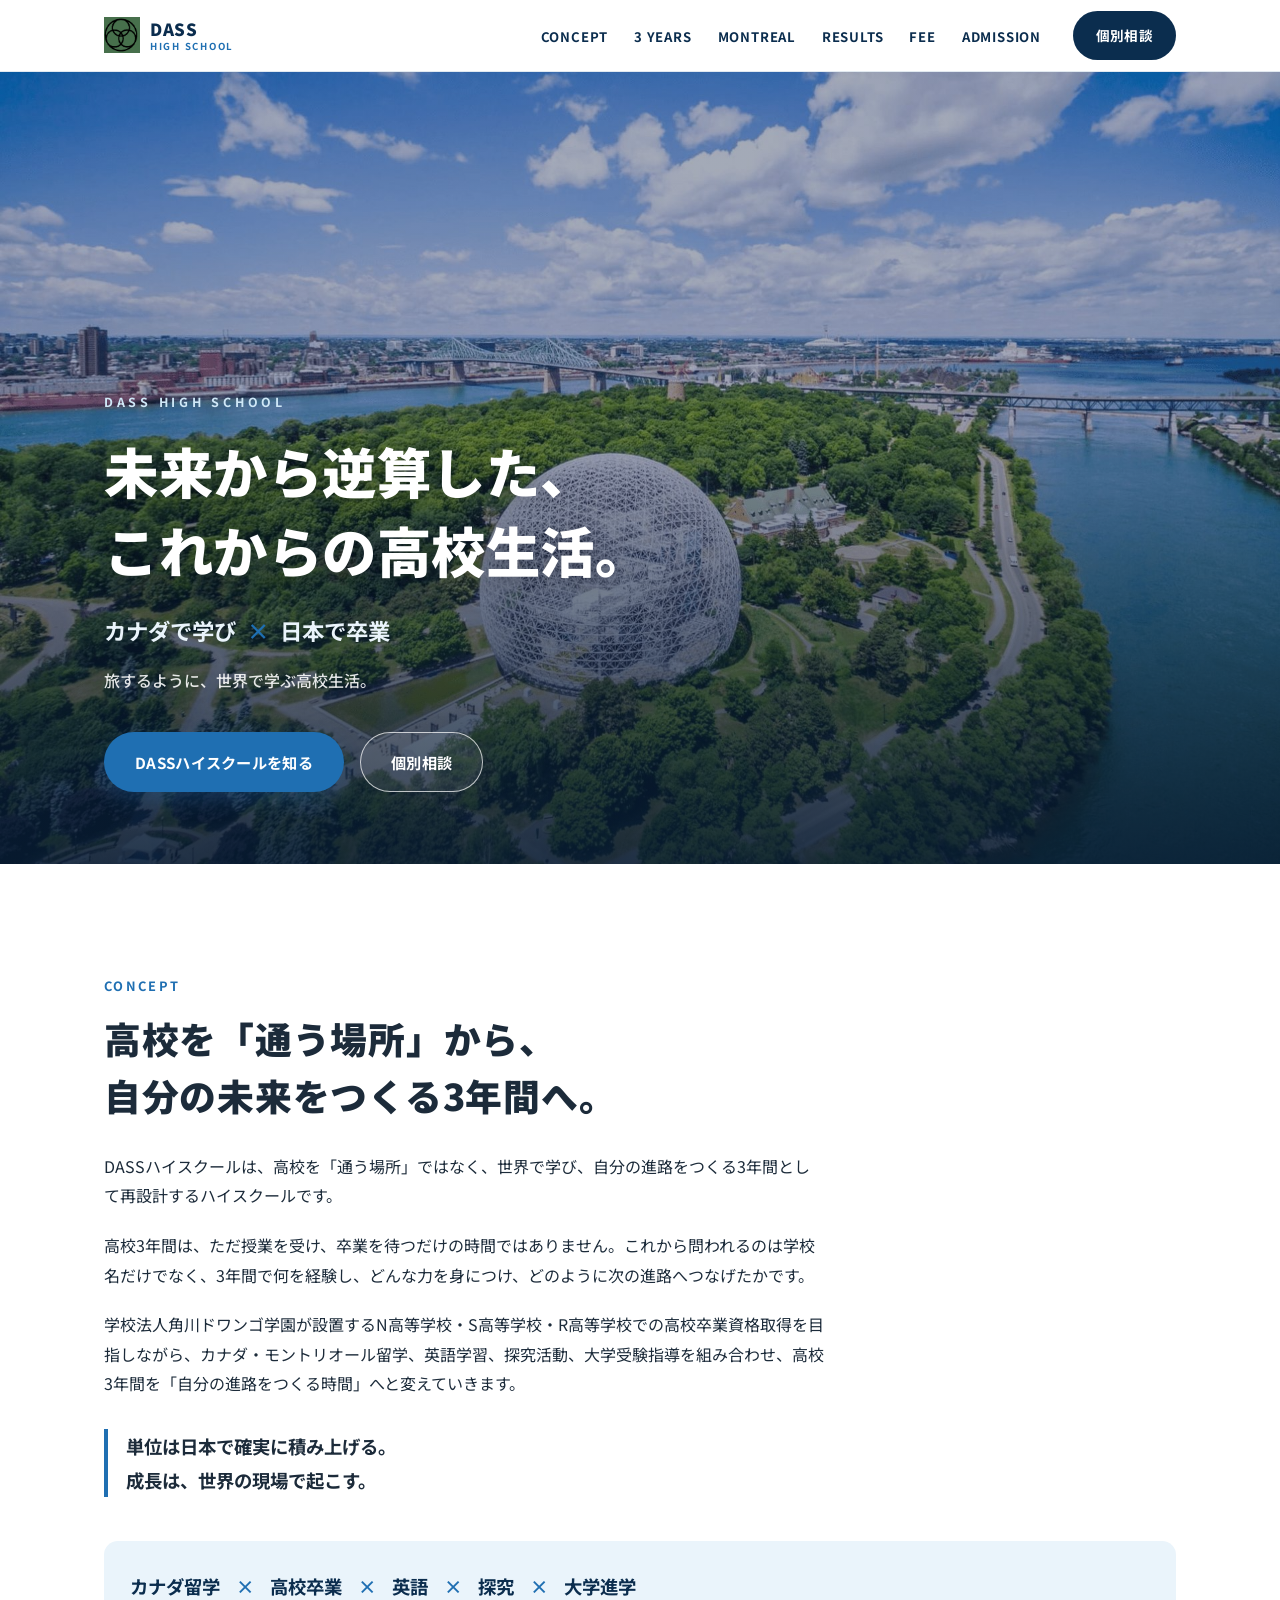
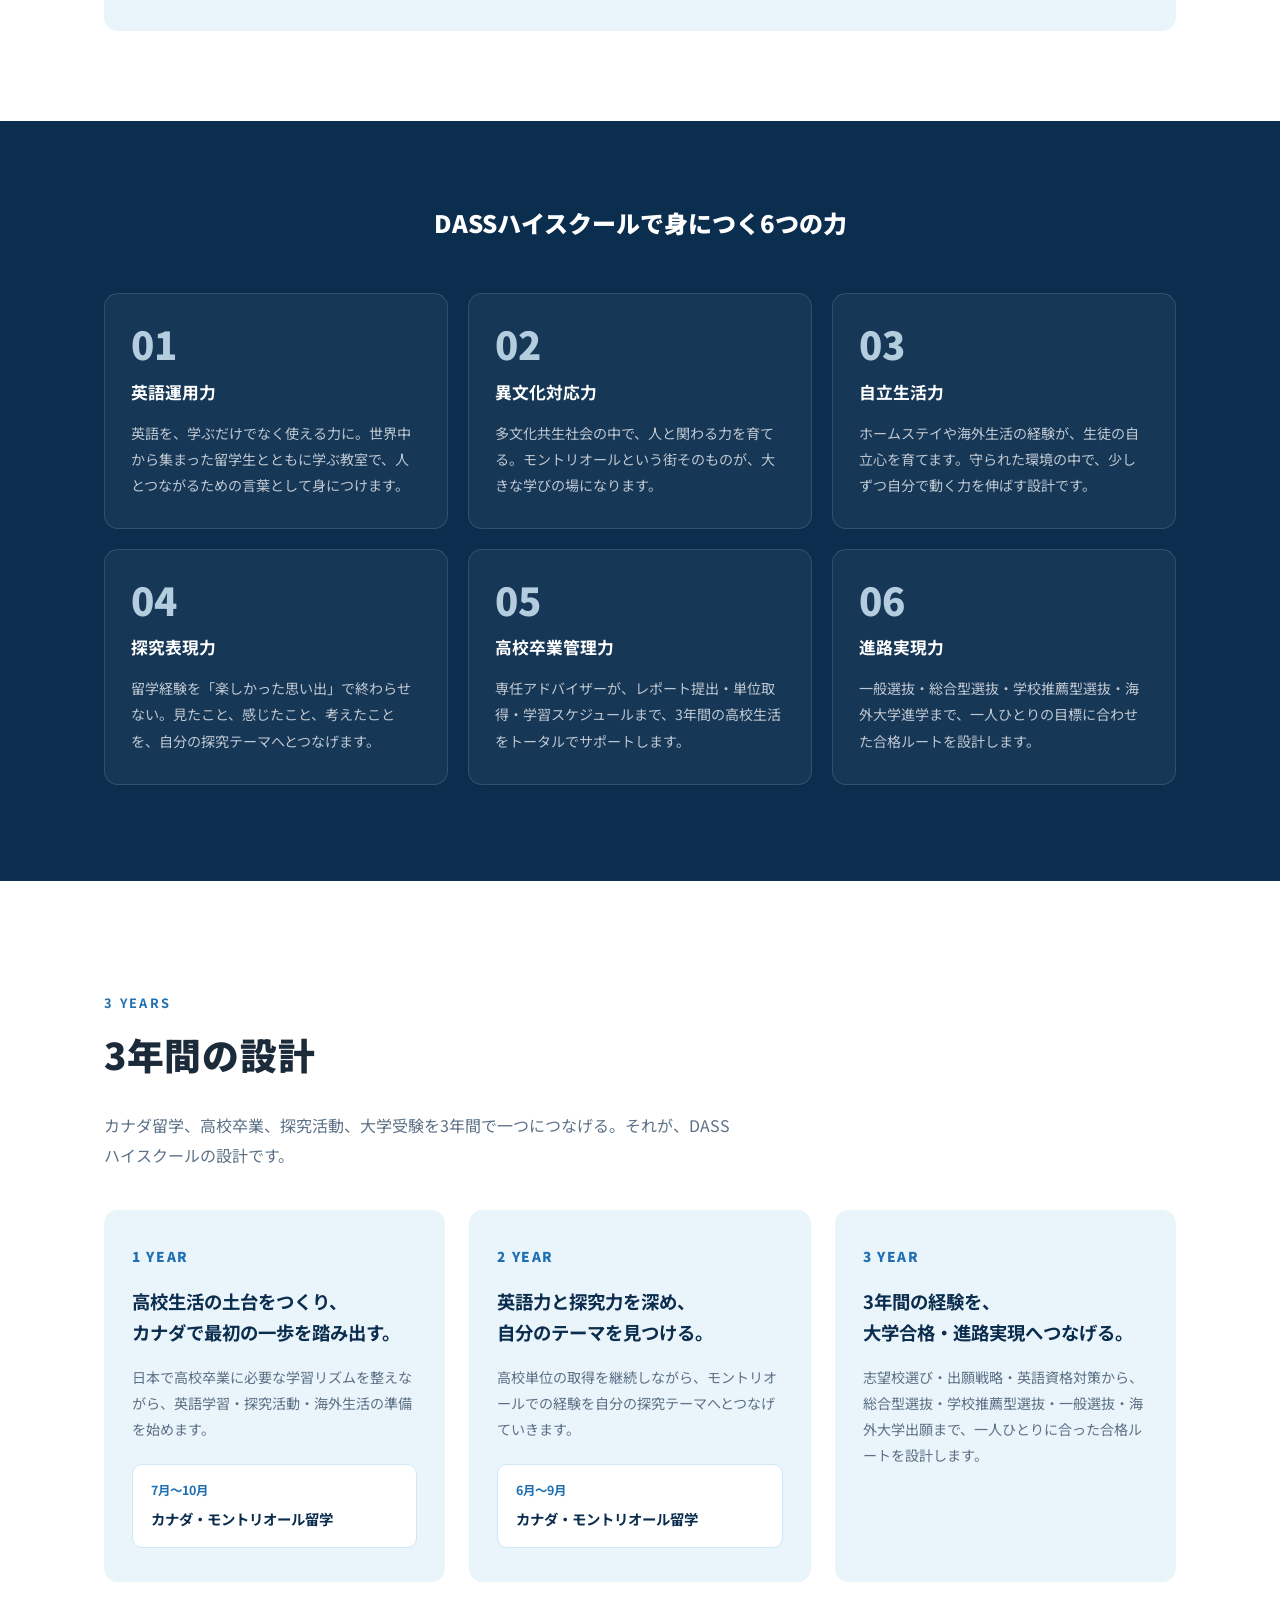
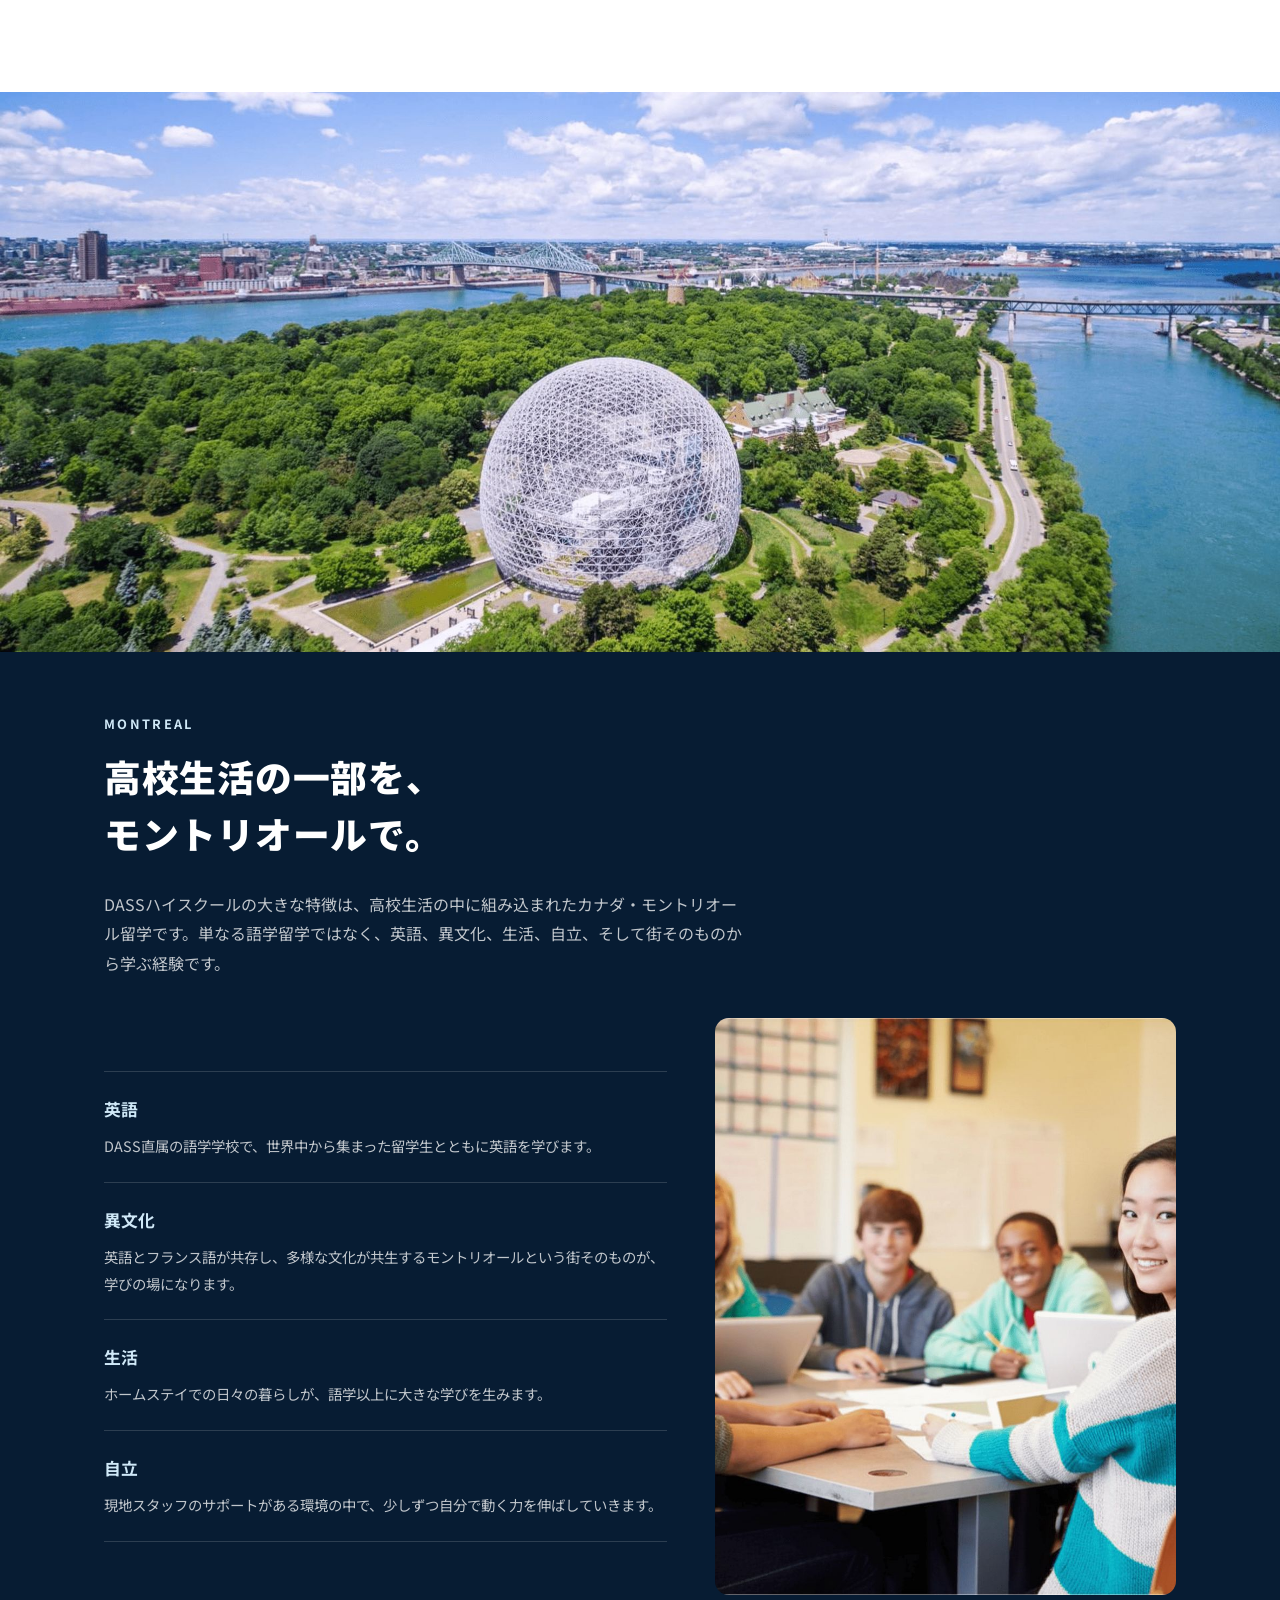
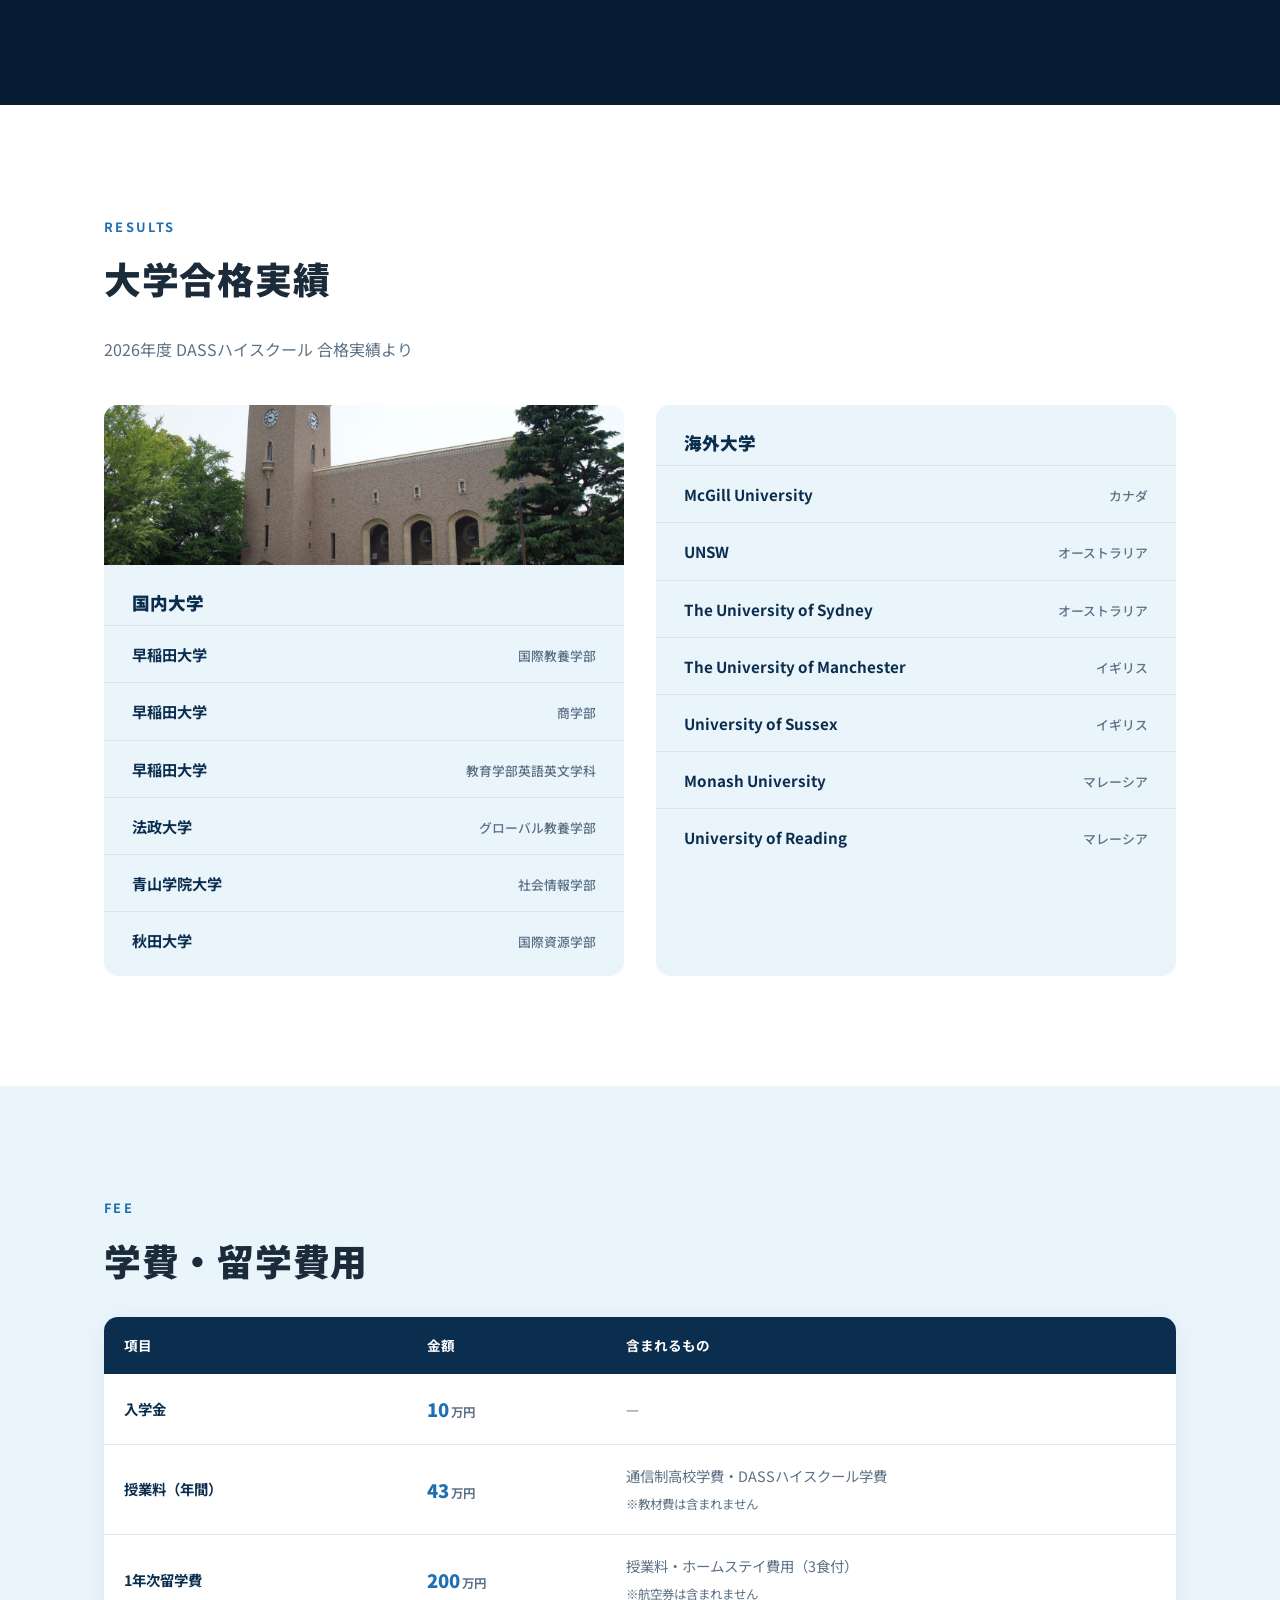
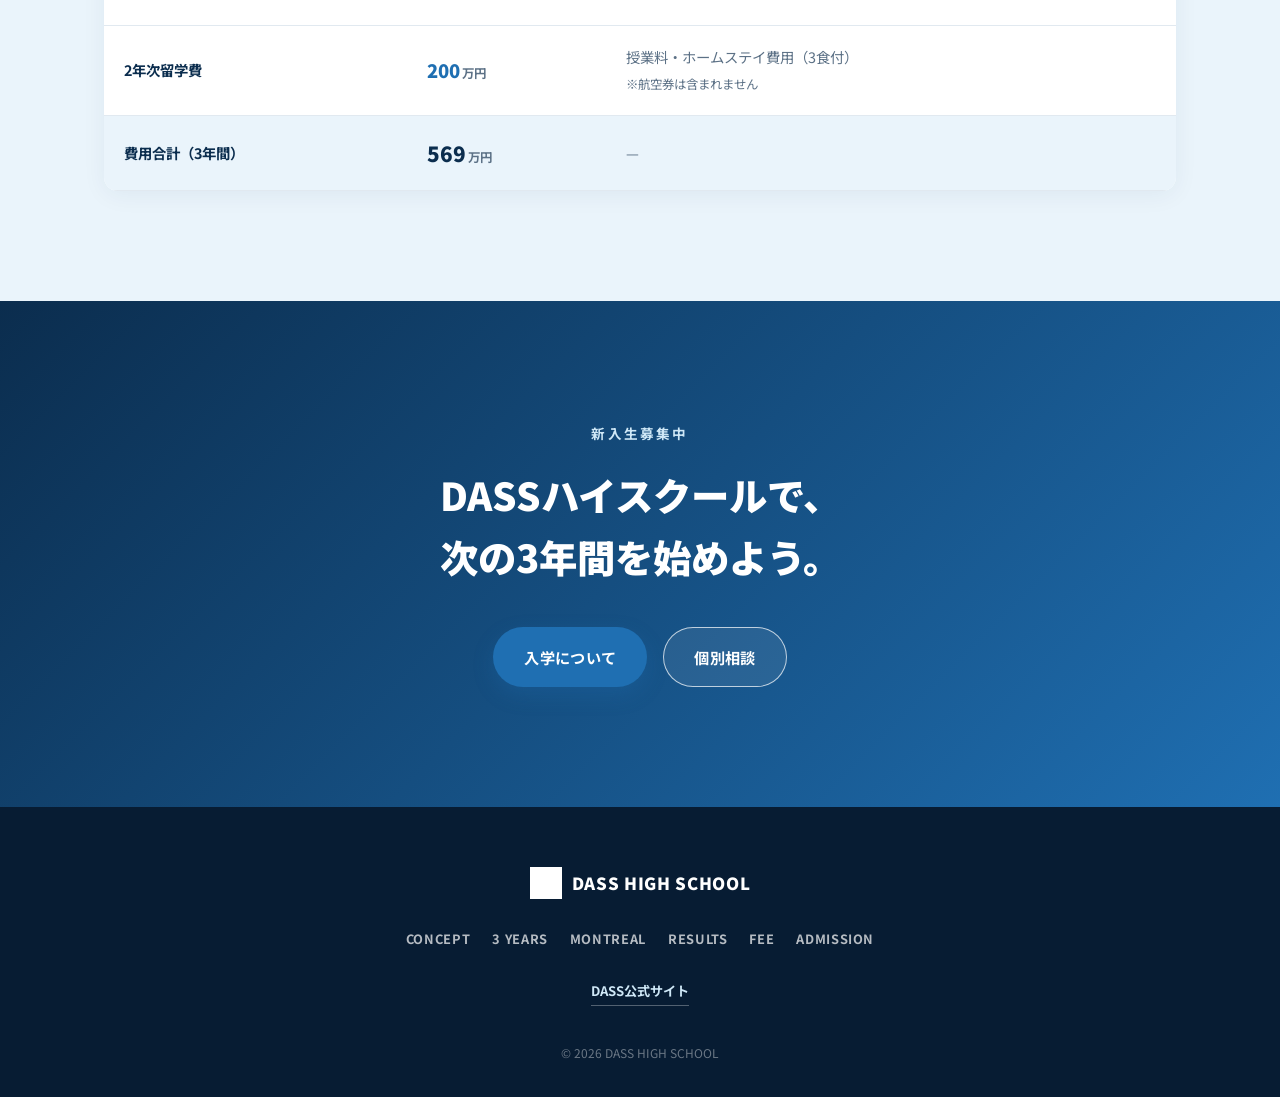
==== index.html @ e7fd2d79 "Initial DASS High School site" ====
<!DOCTYPE html>
<html lang="ja">
<head>
<meta charset="UTF-8">
<meta name="viewport" content="width=device-width, initial-scale=1.0">
<title>DASSハイスクール｜カナダで学び、日本で卒業</title>
<meta name="description" content="カナダ・モントリオール留学と日本の高校卒業、英語、探究、大学進学を一つにつなぐDASSハイスクール。">

<!-- Google Fonts: Noto Sans JP -->
<link rel="preconnect" href="https://fonts.googleapis.com">
<link rel="preconnect" href="https://fonts.gstatic.com" crossorigin>
<link href="https://fonts.googleapis.com/css2?family=Noto+Sans+JP:wght@400;500;700;900&display=swap" rel="stylesheet">

<link rel="icon" href="images/dass-mark.png" type="image/png">
<link rel="stylesheet" href="css/style.css">
</head>
<body>

<!-- ============ HEADER ============ -->
<header class="site-header" id="site-header">
  <div class="header-inner">
    <a href="#" class="logo" aria-label="DASS HIGH SCHOOL トップへ">
      <img src="images/dass-mark.png" alt="" class="logo-mark" width="36" height="36">
      <span class="logo-text">DASS<br><span class="logo-text-sub">HIGH SCHOOL</span></span>
    </a>

    <button class="nav-toggle" id="nav-toggle" aria-label="メニューを開く" aria-expanded="false" aria-controls="global-nav">
      <span></span><span></span><span></span>
    </button>

    <nav class="global-nav" id="global-nav">
      <ul>
        <li><a href="#concept" class="nav-link">CONCEPT</a></li>
        <li><a href="#three-years" class="nav-link">3 YEARS</a></li>
        <li><a href="#montreal" class="nav-link">MONTREAL</a></li>
        <li><a href="#results" class="nav-link">RESULTS</a></li>
        <li><a href="#fee" class="nav-link">FEE</a></li>
        <li><a href="#admission" class="nav-link">ADMISSION</a></li>
      </ul>
      <!-- TODO: 個別相談ページ(contact.html)公開後にリンク先を変更 -->
      <a href="#" class="btn btn-cta nav-cta">個別相談</a>
    </nav>
  </div>
</header>

<main>

  <!-- ============ HERO ============ -->
  <section class="hero">
    <div class="hero-media">
      <img src="images/hero-montreal.jpg" alt="カナダ・モントリオールの街と自然が一望できる風景" class="hero-img">
      <div class="hero-overlay"></div>
    </div>
    <div class="hero-content">
      <p class="hero-eyebrow">DASS HIGH SCHOOL</p>
      <h1 class="hero-title">未来から逆算した、<br>これからの高校生活。</h1>
      <p class="hero-formula">カナダで学び <span class="cross">×</span> 日本で卒業</p>
      <p class="hero-tagline">旅するように、<br class="sp-only">世界で学ぶ高校生活。</p>
      <div class="hero-buttons">
        <a href="#concept" class="btn btn-primary">DASSハイスクールを知る</a>
        <!-- TODO: 個別相談ページ(contact.html)公開後にリンク先を変更 -->
        <a href="#" class="btn btn-outline-light">個別相談</a>
      </div>
    </div>
  </section>

  <!-- ============ CONCEPT ============ -->
  <section class="concept" id="concept">
    <div class="container">
      <p class="section-eyebrow">CONCEPT</p>
      <h2 class="section-title">高校を「通う場所」から、<br>自分の未来をつくる3年間へ。</h2>

      <div class="concept-text reveal">
        <p>DASSハイスクールは、高校を「通う場所」ではなく、世界で学び、自分の進路をつくる3年間として再設計するハイスクールです。</p>
        <p>高校3年間は、ただ授業を受け、卒業を待つだけの時間ではありません。これから問われるのは学校名だけでなく、3年間で何を経験し、どんな力を身につけ、どのように次の進路へつなげたかです。</p>
        <p>学校法人角川ドワンゴ学園が設置するN高等学校・S高等学校・R高等学校での高校卒業資格取得を目指しながら、カナダ・モントリオール留学、英語学習、探究活動、大学受験指導を組み合わせ、高校3年間を「自分の進路をつくる時間」へと変えていきます。</p>
        <p class="concept-highlight">単位は日本で確実に積み上げる。<br>成長は、世界の現場で起こす。</p>
      </div>

      <div class="concept-formula reveal" aria-label="カナダ留学、高校卒業、英語、探究、大学進学">
        <span>カナダ留学</span>
        <span class="cross">×</span>
        <span>高校卒業</span>
        <span class="cross">×</span>
        <span>英語</span>
        <span class="cross">×</span>
        <span>探究</span>
        <span class="cross">×</span>
        <span>大学進学</span>
      </div>
    </div>

    <!-- 身につく6つの力 -->
    <div class="abilities" id="abilities">
      <div class="container">
        <h3 class="abilities-title">DASSハイスクールで身につく6つの力</h3>
        <ul class="ability-grid">
          <li class="ability-card reveal">
            <span class="ability-num">01</span>
            <h4 class="ability-name">英語運用力</h4>
            <p class="ability-desc">英語を、学ぶだけでなく使える力に。世界中から集まった留学生とともに学ぶ教室で、人とつながるための言葉として身につけます。</p>
          </li>
          <li class="ability-card reveal">
            <span class="ability-num">02</span>
            <h4 class="ability-name">異文化対応力</h4>
            <p class="ability-desc">多文化共生社会の中で、人と関わる力を育てる。モントリオールという街そのものが、大きな学びの場になります。</p>
          </li>
          <li class="ability-card reveal">
            <span class="ability-num">03</span>
            <h4 class="ability-name">自立生活力</h4>
            <p class="ability-desc">ホームステイや海外生活の経験が、生徒の自立心を育てます。守られた環境の中で、少しずつ自分で動く力を伸ばす設計です。</p>
          </li>
          <li class="ability-card reveal">
            <span class="ability-num">04</span>
            <h4 class="ability-name">探究表現力</h4>
            <p class="ability-desc">留学経験を「楽しかった思い出」で終わらせない。見たこと、感じたこと、考えたことを、自分の探究テーマへとつなげます。</p>
          </li>
          <li class="ability-card reveal">
            <span class="ability-num">05</span>
            <h4 class="ability-name">高校卒業管理力</h4>
            <p class="ability-desc">専任アドバイザーが、レポート提出・単位取得・学習スケジュールまで、3年間の高校生活をトータルでサポートします。</p>
          </li>
          <li class="ability-card reveal">
            <span class="ability-num">06</span>
            <h4 class="ability-name">進路実現力</h4>
            <p class="ability-desc">一般選抜・総合型選抜・学校推薦型選抜・海外大学進学まで、一人ひとりの目標に合わせた合格ルートを設計します。</p>
          </li>
        </ul>
      </div>
    </div>
  </section>

  <!-- ============ 3年間の設計 ============ -->
  <section class="three-years" id="three-years">
    <div class="container">
      <p class="section-eyebrow">3 YEARS</p>
      <h2 class="section-title">3年間の設計</h2>
      <p class="section-lead reveal">カナダ留学、高校卒業、探究活動、大学受験を3年間で一つにつなげる。それが、DASSハイスクールの設計です。</p>

      <div class="years-row">
        <article class="year-card reveal">
          <p class="year-label">1 YEAR</p>
          <p class="year-copy">高校生活の土台をつくり、<br>カナダで最初の一歩を踏み出す。</p>
          <p class="year-detail">日本で高校卒業に必要な学習リズムを整えながら、英語学習・探究活動・海外生活の準備を始めます。</p>
          <div class="year-trip">
            <span class="year-trip-term">7月〜10月</span>
            <span class="year-trip-place">カナダ・モントリオール留学</span>
          </div>
        </article>

        <article class="year-card reveal">
          <p class="year-label">2 YEAR</p>
          <p class="year-copy">英語力と探究力を深め、<br>自分のテーマを見つける。</p>
          <p class="year-detail">高校単位の取得を継続しながら、モントリオールでの経験を自分の探究テーマへとつなげていきます。</p>
          <div class="year-trip">
            <span class="year-trip-term">6月〜9月</span>
            <span class="year-trip-place">カナダ・モントリオール留学</span>
          </div>
        </article>

        <article class="year-card reveal">
          <p class="year-label">3 YEAR</p>
          <p class="year-copy">3年間の経験を、<br>大学合格・進路実現へつなげる。</p>
          <p class="year-detail">志望校選び・出願戦略・英語資格対策から、総合型選抜・学校推薦型選抜・一般選抜・海外大学出願まで、一人ひとりに合った合格ルートを設計します。</p>
        </article>
      </div>
    </div>
  </section>

  <!-- ============ MONTREAL ============ -->
  <section class="montreal" id="montreal">
    <div class="montreal-media reveal">
      <img src="images/hero-montreal.jpg" alt="モントリオールのビオスフィアと川沿いの街並み" class="montreal-img-main">
    </div>
    <div class="container">
      <p class="section-eyebrow section-eyebrow-light">MONTREAL</p>
      <h2 class="section-title">高校生活の一部を、<br>モントリオールで。</h2>
      <p class="section-lead reveal">DASSハイスクールの大きな特徴は、高校生活の中に組み込まれたカナダ・モントリオール留学です。単なる語学留学ではなく、英語、異文化、生活、自立、そして街そのものから学ぶ経験です。</p>

      <div class="montreal-grid">
        <ul class="montreal-points reveal">
          <li>
            <h3>英語</h3>
            <p>DASS直属の語学学校で、世界中から集まった留学生とともに英語を学びます。</p>
          </li>
          <li>
            <h3>異文化</h3>
            <p>英語とフランス語が共存し、多様な文化が共生するモントリオールという街そのものが、学びの場になります。</p>
          </li>
          <li>
            <h3>生活</h3>
            <p>ホームステイでの日々の暮らしが、語学以上に大きな学びを生みます。</p>
          </li>
          <li>
            <h3>自立</h3>
            <p>現地スタッフのサポートがある環境の中で、少しずつ自分で動く力を伸ばしていきます。</p>
          </li>
        </ul>

        <div class="montreal-photo reveal">
          <img src="images/montreal-students.jpg" alt="世界各国から集まった生徒たちが一緒に学ぶ教室の様子" class="montreal-img-sub">
        </div>
      </div>
    </div>
  </section>

  <!-- ============ RESULTS ============ -->
  <section class="results" id="results">
    <div class="container">
      <p class="section-eyebrow">RESULTS</p>
      <h2 class="section-title">大学合格実績</h2>
      <p class="section-lead reveal">2026年度 DASSハイスクール 合格実績より</p>

      <div class="results-grid">
        <div class="results-col reveal">
          <div class="results-col-head">
            <img src="images/results-university.jpg" alt="国内大学のキャンパスにある時計塔のある校舎" class="results-img">
            <h3>国内大学</h3>
          </div>
          <ul class="results-list">
            <li>早稲田大学 <span>国際教養学部</span></li>
            <li>早稲田大学 <span>商学部</span></li>
            <li>早稲田大学 <span>教育学部英語英文学科</span></li>
            <li>法政大学 <span>グローバル教養学部</span></li>
            <li>青山学院大学 <span>社会情報学部</span></li>
            <li>秋田大学 <span>国際資源学部</span></li>
          </ul>
        </div>

        <div class="results-col reveal">
          <div class="results-col-head">
            <h3>海外大学</h3>
          </div>
          <ul class="results-list results-list-global">
            <li>McGill University <span>カナダ</span></li>
            <li>UNSW <span>オーストラリア</span></li>
            <li>The University of Sydney <span>オーストラリア</span></li>
            <li>The University of Manchester <span>イギリス</span></li>
            <li>University of Sussex <span>イギリス</span></li>
            <li>Monash University <span>マレーシア</span></li>
            <li>University of Reading <span>マレーシア</span></li>
          </ul>
        </div>
      </div>
    </div>
  </section>

  <!-- ============ FEE ============ -->
  <section class="fee" id="fee">
    <div class="container">
      <p class="section-eyebrow">FEE</p>
      <h2 class="section-title">学費・留学費用</h2>

      <div class="fee-table-wrap reveal">
        <table class="fee-table">
          <caption class="sr-only">DASSハイスクールの学費・留学費用一覧</caption>
          <thead>
            <tr>
              <th scope="col">項目</th>
              <th scope="col">金額</th>
              <th scope="col">含まれるもの</th>
            </tr>
          </thead>
          <tbody>
            <tr>
              <th scope="row" data-label="項目">入学金</th>
              <td data-label="金額"><span class="fee-amount">10<small>万円</small></span></td>
              <td data-label="含まれるもの">—</td>
            </tr>
            <tr>
              <th scope="row" data-label="項目">授業料（年間）</th>
              <td data-label="金額"><span class="fee-amount">43<small>万円</small></span></td>
              <td data-label="含まれるもの">通信制高校学費・DASSハイスクール学費<br><small>※教材費は含まれません</small></td>
            </tr>
            <tr>
              <th scope="row" data-label="項目">1年次留学費</th>
              <td data-label="金額"><span class="fee-amount">200<small>万円</small></span></td>
              <td data-label="含まれるもの">授業料・ホームステイ費用（3食付）<br><small>※航空券は含まれません</small></td>
            </tr>
            <tr>
              <th scope="row" data-label="項目">2年次留学費</th>
              <td data-label="金額"><span class="fee-amount">200<small>万円</small></span></td>
              <td data-label="含まれるもの">授業料・ホームステイ費用（3食付）<br><small>※航空券は含まれません</small></td>
            </tr>
            <tr class="fee-total">
              <th scope="row" data-label="項目">費用合計（3年間）</th>
              <td data-label="金額"><span class="fee-amount">569<small>万円</small></span></td>
              <td data-label="含まれるもの">—</td>
            </tr>
          </tbody>
        </table>
      </div>
    </div>
  </section>

  <!-- ============ ADMISSION CTA ============ -->
  <section class="admission-cta" id="admission">
    <div class="container">
      <p class="admission-eyebrow">新入生募集中</p>
      <h2 class="admission-title">DASSハイスクールで、<br>次の3年間を始めよう。</h2>
      <div class="hero-buttons">
        <!-- TODO: 入学案内ページ(admission.html)公開後にリンク先を変更 -->
        <a href="#" class="btn btn-primary">入学について</a>
        <!-- TODO: 個別相談ページ(contact.html)公開後にリンク先を変更 -->
        <a href="#" class="btn btn-outline-light">個別相談</a>
      </div>
    </div>
  </section>

</main>

<!-- ============ FOOTER ============ -->
<footer class="site-footer">
  <div class="container footer-inner">
    <a href="#" class="footer-logo">
      <img src="images/dass-mark-white.png" alt="" class="logo-mark" width="32" height="32">
      <span>DASS HIGH SCHOOL</span>
    </a>

    <nav class="footer-nav" aria-label="フッターナビゲーション">
      <a href="#concept">CONCEPT</a>
      <a href="#three-years">3 YEARS</a>
      <a href="#montreal">MONTREAL</a>
      <a href="#results">RESULTS</a>
      <a href="#fee">FEE</a>
      <a href="#admission">ADMISSION</a>
    </nav>

    <!-- 将来的に dass.jp はDASS全体のランディングページになる予定 -->
    <a href="https://dass.jp/" class="footer-official" target="_blank" rel="noopener">DASS公式サイト</a>

    <p class="footer-copyright">&copy; <span id="year"></span> DASS HIGH SCHOOL</p>
  </div>
</footer>

<script src="js/main.js"></script>
</body>
</html>
---- css/style.css ----
/* =========================================================
   DASS HIGH SCHOOL - style.css
   HTML / CSS / Vanilla JS のみで構成された静的サイト用CSS
   ========================================================= */

:root {
  /* ---- Colors ---- */
  --white: #ffffff;
  --sky: #eaf4fb;       /* 薄い水色 */
  --sky-deep: #cfe8f7;  /* 水色（少し濃い） */
  --blue: #1f6fb2;      /* ブルー */
  --blue-dark: #14568f; /* ブルー(hover用) */
  --navy: #0b2d4e;      /* 濃いネイビー */
  --navy-deep: #071c33; /* さらに濃いネイビー(背景用) */
  --ink: #1c2b3a;       /* 本文テキスト */
  --muted: #5c7186;     /* 補助テキスト */
  --line: #e1e9f0;      /* 罫線・境界 */

  /* ---- Layout ---- */
  --header-h: 72px;
  --container-w: 1120px;
  --radius: 14px;

  /* ---- Font ---- */
  --font-jp: "Noto Sans JP", "Hiragino Sans", "Hiragino Kaku Gothic ProN", "Yu Gothic", sans-serif;
}

/* ---------- Reset ---------- */
* { box-sizing: border-box; }
html { scroll-behavior: smooth; }
body {
  margin: 0;
  font-family: var(--font-jp);
  color: var(--ink);
  background: var(--white);
  line-height: 1.85;
  -webkit-font-smoothing: antialiased;
  word-break: break-word;
  overflow-x: hidden;
}
img { max-width: 100%; display: block; }
a { color: inherit; text-decoration: none; }
ul { list-style: none; margin: 0; padding: 0; }
h1, h2, h3, h4, p { margin: 0; }
button { font-family: inherit; }

/* すべてのアンカー先セクションが sticky header に隠れないための余白 */
section[id] { scroll-margin-top: var(--header-h); }

.sr-only {
  position: absolute;
  width: 1px; height: 1px;
  overflow: hidden;
  clip: rect(0 0 0 0);
  white-space: nowrap;
}

.sp-only { display: none; }

.container {
  max-width: var(--container-w);
  margin: 0 auto;
  padding: 0 24px;
}

/* ---------- Buttons ---------- */
.btn {
  display: inline-flex;
  align-items: center;
  justify-content: center;
  padding: 15px 30px;
  border-radius: 999px;
  font-weight: 700;
  font-size: 0.95rem;
  letter-spacing: 0.02em;
  transition: transform 0.15s ease, background 0.2s ease, color 0.2s ease, box-shadow 0.2s ease;
  border: 1.5px solid transparent;
  cursor: pointer;
  white-space: nowrap;
}
.btn:hover { transform: translateY(-2px); }
.btn:active { transform: translateY(0); }

.btn-primary {
  background: var(--blue);
  color: var(--white);
  box-shadow: 0 8px 20px rgba(31, 111, 178, 0.25);
}
.btn-primary:hover { background: var(--blue-dark); }

.btn-outline-light {
  background: rgba(255, 255, 255, 0.08);
  color: var(--white);
  border-color: rgba(255, 255, 255, 0.7);
}
.btn-outline-light:hover { background: rgba(255, 255, 255, 0.2); }

.btn-cta {
  background: var(--navy);
  color: var(--white);
  padding: 11px 22px;
  font-size: 0.85rem;
}
.btn-cta:hover { background: var(--blue); }

/* ---------- Section heading common ---------- */
.section-eyebrow {
  font-size: 0.8rem;
  font-weight: 700;
  letter-spacing: 0.18em;
  color: var(--blue);
  margin-bottom: 12px;
}
.section-eyebrow-light { color: var(--sky-deep); }

.section-title {
  font-size: clamp(1.6rem, 3.2vw, 2.3rem);
  font-weight: 900;
  line-height: 1.55;
  letter-spacing: 0.02em;
  margin-bottom: 28px;
}

.section-lead {
  font-size: 1rem;
  color: var(--muted);
  max-width: 640px;
  margin-bottom: 40px;
}

.cross {
  color: var(--blue);
  font-weight: 700;
  margin: 0 6px;
}

/* ---------- Reveal animation (JS toggles .in-view) ---------- */
.reveal {
  opacity: 0;
  transform: translateY(18px);
  transition: opacity 0.7s ease, transform 0.7s ease;
}
.reveal.in-view {
  opacity: 1;
  transform: translateY(0);
}
@media (prefers-reduced-motion: reduce) {
  .reveal { opacity: 1; transform: none; transition: none; }
}

/* =========================================================
   HEADER
   ========================================================= */
.site-header {
  position: sticky;
  top: 0;
  z-index: 100;
  height: var(--header-h);
  display: flex;
  align-items: center;
  background: var(--white);
  border-bottom: 1px solid var(--line);
}
/* 備考: backdrop-filter は position:fixed の子要素(モバイルメニュー)の
   containing block を書き換えてしまうため、あえて使用しない */
.header-inner {
  width: 100%;
  max-width: var(--container-w);
  margin: 0 auto;
  padding: 0 24px;
  display: flex;
  align-items: center;
  justify-content: space-between;
}

.logo {
  display: flex;
  align-items: center;
  gap: 10px;
}
.logo-mark { flex-shrink: 0; }
.logo-text {
  font-weight: 900;
  font-size: 1.05rem;
  line-height: 1.25;
  color: var(--navy);
  letter-spacing: 0.03em;
}
.logo-text-sub {
  display: block;
  font-size: 0.6rem;
  font-weight: 700;
  letter-spacing: 0.18em;
  color: var(--blue);
}

.global-nav {
  display: flex;
  align-items: center;
  gap: 32px;
}
.global-nav ul {
  display: flex;
  gap: 26px;
}
.nav-link {
  font-size: 0.82rem;
  font-weight: 700;
  letter-spacing: 0.06em;
  color: var(--navy);
  position: relative;
  padding: 6px 0;
}
.nav-link::after {
  content: "";
  position: absolute;
  left: 0; bottom: 0;
  width: 0; height: 2px;
  background: var(--blue);
  transition: width 0.2s ease;
}
.nav-link:hover::after { width: 100%; }

.nav-toggle {
  display: none;
  flex-direction: column;
  justify-content: center;
  gap: 5px;
  width: 40px;
  height: 40px;
  background: none;
  border: none;
  padding: 0;
}
.nav-toggle span {
  width: 100%;
  height: 2px;
  background: var(--navy);
  transition: transform 0.25s ease, opacity 0.25s ease;
}
.nav-toggle[aria-expanded="true"] span:nth-child(1) { transform: translateY(7px) rotate(45deg); }
.nav-toggle[aria-expanded="true"] span:nth-child(2) { opacity: 0; }
.nav-toggle[aria-expanded="true"] span:nth-child(3) { transform: translateY(-7px) rotate(-45deg); }

/* =========================================================
   HERO
   ========================================================= */
.hero {
  position: relative;
  min-height: 88vh;
  display: flex;
  align-items: flex-end;
  color: var(--white);
  overflow: hidden;
}
.hero-media {
  position: absolute;
  inset: 0;
  z-index: 0;
}
.hero-img {
  width: 100%;
  height: 100%;
  object-fit: cover;
}
.hero-overlay {
  position: absolute;
  inset: 0;
  background: linear-gradient(180deg, rgba(7, 28, 51, 0.35) 0%, rgba(7, 28, 51, 0.35) 45%, rgba(7, 28, 51, 0.88) 100%);
}
.hero-content {
  position: relative;
  z-index: 1;
  width: 100%;
  max-width: var(--container-w);
  margin: 0 auto;
  padding: 0 24px 72px;
}
.hero-eyebrow {
  font-size: 0.78rem;
  font-weight: 700;
  letter-spacing: 0.3em;
  color: var(--sky-deep);
  margin-bottom: 18px;
}
.hero-title {
  font-size: clamp(1.9rem, 5vw, 3.4rem);
  font-weight: 900;
  line-height: 1.45;
  letter-spacing: 0.01em;
  margin-bottom: 20px;
  text-shadow: 0 4px 18px rgba(0, 0, 0, 0.25);
}
.hero-formula {
  font-size: clamp(1.05rem, 2vw, 1.4rem);
  font-weight: 700;
  margin-bottom: 14px;
  color: var(--sky);
}
.hero-tagline {
  font-size: 1rem;
  font-weight: 500;
  color: rgba(255, 255, 255, 0.88);
  margin-bottom: 36px;
  line-height: 1.9;
}
.hero-buttons {
  display: flex;
  flex-wrap: wrap;
  gap: 16px;
}

/* =========================================================
   CONCEPT
   ========================================================= */
.concept { padding: 110px 0 0; }
.concept-text {
  max-width: 720px;
  margin-bottom: 44px;
}
.concept-text p { margin-bottom: 20px; color: var(--ink); }
.concept-highlight {
  font-weight: 700;
  font-size: 1.15rem;
  color: var(--navy);
  border-left: 4px solid var(--blue);
  padding-left: 18px;
  margin-top: 30px !important;
}

.concept-formula {
  display: flex;
  flex-wrap: wrap;
  align-items: center;
  gap: 4px 10px;
  padding: 28px 26px;
  background: var(--sky);
  border-radius: var(--radius);
  font-weight: 700;
  color: var(--navy);
  font-size: clamp(0.95rem, 2vw, 1.15rem);
  margin-bottom: 90px;
}

/* ---- 6つの力 ---- */
.abilities {
  background: var(--navy);
  padding: 80px 0 96px;
}
.abilities-title {
  color: var(--white);
  font-size: clamp(1.2rem, 2.6vw, 1.5rem);
  font-weight: 900;
  text-align: center;
  margin-bottom: 48px;
}
.ability-grid {
  display: grid;
  grid-template-columns: repeat(3, 1fr);
  gap: 20px;
}
.ability-card {
  background: rgba(255, 255, 255, 0.05);
  border: 1px solid rgba(255, 255, 255, 0.12);
  border-radius: var(--radius);
  padding: 30px 26px;
}
.ability-num {
  display: block;
  font-size: 2.4rem;
  font-weight: 900;
  color: var(--sky-deep);
  opacity: 0.85;
  line-height: 1;
  margin-bottom: 14px;
  font-variant-numeric: tabular-nums;
}
.ability-name {
  color: var(--white);
  font-size: 1.05rem;
  font-weight: 700;
  margin-bottom: 12px;
}
.ability-desc {
  color: rgba(255, 255, 255, 0.72);
  font-size: 0.88rem;
  line-height: 1.85;
}

/* =========================================================
   3 YEARS
   ========================================================= */
.three-years { padding: 110px 0; background: var(--white); }
.years-row {
  display: grid;
  grid-template-columns: repeat(3, 1fr);
  gap: 24px;
}
.year-card {
  background: var(--sky);
  border-radius: var(--radius);
  padding: 34px 28px;
  display: flex;
  flex-direction: column;
  min-height: 100%;
}
.year-label {
  font-size: 0.85rem;
  font-weight: 900;
  letter-spacing: 0.12em;
  color: var(--blue);
  margin-bottom: 16px;
}
.year-copy {
  font-size: 1.15rem;
  font-weight: 700;
  color: var(--navy);
  line-height: 1.7;
  margin-bottom: 16px;
}
.year-detail {
  font-size: 0.88rem;
  color: var(--muted);
  margin-bottom: 22px;
  flex-grow: 1;
}
.year-trip {
  background: var(--white);
  border-radius: 10px;
  padding: 14px 18px;
  border: 1px solid var(--sky-deep);
}
.year-trip-term {
  display: block;
  font-size: 0.78rem;
  font-weight: 700;
  color: var(--blue);
  margin-bottom: 4px;
}
.year-trip-place {
  display: block;
  font-size: 0.9rem;
  font-weight: 700;
  color: var(--navy);
}

/* =========================================================
   MONTREAL
   ========================================================= */
.montreal {
  background: var(--navy-deep);
  color: var(--white);
  padding-bottom: 110px;
}
.montreal-media {
  width: 100%;
  height: min(62vw, 560px);
  min-height: 320px;
  overflow: hidden;
  margin-bottom: 60px;
}
.montreal-img-main {
  width: 100%;
  height: 100%;
  object-fit: cover;
}
.montreal .section-title { color: var(--white); }
.montreal .section-lead { color: rgba(255, 255, 255, 0.75); }

.montreal-grid {
  display: grid;
  grid-template-columns: 1.1fr 0.9fr;
  gap: 48px;
  align-items: center;
  margin-top: 20px;
}
.montreal-points li {
  padding: 22px 0;
  border-top: 1px solid rgba(255, 255, 255, 0.15);
}
.montreal-points li:last-child { border-bottom: 1px solid rgba(255, 255, 255, 0.15); }
.montreal-points h3 {
  font-size: 1.05rem;
  font-weight: 700;
  color: var(--sky-deep);
  margin-bottom: 8px;
}
.montreal-points p {
  font-size: 0.9rem;
  color: rgba(255, 255, 255, 0.75);
}
.montreal-photo {
  border-radius: var(--radius);
  overflow: hidden;
}
.montreal-img-sub {
  width: 100%;
  height: 100%;
  object-fit: cover;
  aspect-ratio: 4 / 5;
}

/* =========================================================
   RESULTS
   ========================================================= */
.results { padding: 110px 0; }
.results-grid {
  display: grid;
  grid-template-columns: 1fr 1fr;
  gap: 32px;
}
.results-col {
  background: var(--sky);
  border-radius: var(--radius);
  overflow: hidden;
  padding-bottom: 8px;
}
.results-col-head {
  position: relative;
}
.results-img {
  width: 100%;
  height: 160px;
  object-fit: cover;
}
.results-col-head h3 {
  font-size: 1.1rem;
  font-weight: 900;
  color: var(--navy);
  padding: 22px 28px 6px;
}
.results-list li {
  display: flex;
  justify-content: space-between;
  align-items: baseline;
  gap: 12px;
  padding: 14px 28px;
  border-top: 1px solid rgba(11, 45, 78, 0.08);
  font-weight: 700;
  color: var(--navy);
  font-size: 0.95rem;
}
.results-list li span {
  font-weight: 500;
  font-size: 0.8rem;
  color: var(--muted);
  text-align: right;
  white-space: nowrap;
}
.results-list-global li { font-family: inherit; }

/* =========================================================
   FEE
   ========================================================= */
.fee { padding: 110px 0; background: var(--sky); }
.fee-table-wrap { overflow: visible; }
.fee-table {
  width: 100%;
  border-collapse: collapse;
  background: var(--white);
  border-radius: var(--radius);
  overflow: hidden;
  box-shadow: 0 4px 24px rgba(11, 45, 78, 0.06);
}
.fee-table thead th {
  background: var(--navy);
  color: var(--white);
  font-size: 0.85rem;
  font-weight: 700;
  text-align: left;
  padding: 16px 20px;
}
.fee-table tbody th,
.fee-table tbody td {
  padding: 18px 20px;
  border-bottom: 1px solid var(--line);
  text-align: left;
  font-size: 0.9rem;
  vertical-align: middle;
}
.fee-table tbody th {
  color: var(--navy);
  font-weight: 700;
  white-space: nowrap;
}
.fee-table tbody td { color: var(--muted); }
.fee-table tbody td small { color: var(--muted); font-size: 0.78rem; }
.fee-amount {
  font-weight: 900;
  font-size: 1.15rem;
  color: var(--blue);
  white-space: nowrap;
}
.fee-amount small { font-size: 0.7rem; font-weight: 700; margin-left: 2px; }
.fee-total { background: var(--sky); }
.fee-total th, .fee-total td { border-bottom: none; }
.fee-total .fee-amount { color: var(--navy); font-size: 1.3rem; }

/* =========================================================
   ADMISSION CTA
   ========================================================= */
.admission-cta {
  background: linear-gradient(135deg, var(--navy) 0%, var(--blue) 100%);
  color: var(--white);
  padding: 120px 0;
  text-align: center;
}
.admission-eyebrow {
  font-size: 0.85rem;
  font-weight: 700;
  letter-spacing: 0.16em;
  color: var(--sky-deep);
  margin-bottom: 18px;
}
.admission-title {
  font-size: clamp(1.6rem, 3.6vw, 2.4rem);
  font-weight: 900;
  line-height: 1.6;
  margin-bottom: 40px;
}
.admission-cta .hero-buttons { justify-content: center; }

/* =========================================================
   FOOTER
   ========================================================= */
.site-footer {
  background: var(--navy-deep);
  color: rgba(255, 255, 255, 0.7);
  padding: 60px 0 32px;
}
.footer-inner {
  display: flex;
  flex-direction: column;
  align-items: center;
  gap: 28px;
  text-align: center;
}
.footer-logo {
  display: flex;
  align-items: center;
  gap: 10px;
  color: var(--white);
  font-weight: 900;
  font-size: 1.05rem;
  letter-spacing: 0.04em;
}
.footer-nav {
  display: flex;
  flex-wrap: wrap;
  justify-content: center;
  gap: 22px;
}
.footer-nav a {
  font-size: 0.8rem;
  font-weight: 700;
  letter-spacing: 0.05em;
  color: rgba(255, 255, 255, 0.7);
}
.footer-nav a:hover { color: var(--white); }
.footer-official {
  font-size: 0.82rem;
  font-weight: 700;
  color: var(--sky-deep);
  border-bottom: 1px solid rgba(255, 255, 255, 0.3);
  padding-bottom: 2px;
}
.footer-copyright {
  font-size: 0.75rem;
  color: rgba(255, 255, 255, 0.4);
  margin-top: 8px;
}

/* =========================================================
   RESPONSIVE
   ========================================================= */

/* ---- Tablet ---- */
@media (max-width: 900px) {
  .ability-grid { grid-template-columns: repeat(2, 1fr); }
  .montreal-grid { grid-template-columns: 1fr; }
  .montreal-photo { order: -1; }
  .montreal-img-sub { aspect-ratio: 16 / 9; }
}

/* ---- Mobile ---- */
@media (max-width: 680px) {
  :root { --header-h: 64px; }

  .container { padding: 0 20px; }

  /* Header / nav */
  .nav-toggle { display: flex; }
  .global-nav {
    position: fixed;
    top: var(--header-h);
    left: 0;
    right: 0;
    bottom: 0;
    background: var(--white);
    flex-direction: column;
    align-items: stretch;
    justify-content: flex-start;
    gap: 0;
    padding: 20px 24px 40px;
    transform: translateX(100%);
    transition: transform 0.28s ease;
    overflow-y: auto;
  }
  .global-nav.is-open { transform: translateX(0); }
  .global-nav ul {
    flex-direction: column;
    gap: 0;
  }
  .global-nav ul li { border-bottom: 1px solid var(--line); }
  .nav-link { display: block; padding: 18px 4px; font-size: 1rem; }
  .nav-cta { margin-top: 20px; width: 100%; padding: 16px; }

  /* Hero */
  .hero { min-height: 100vh; align-items: flex-end; }
  .hero-content { padding: 0 20px 56px; }
  .hero-title { font-size: 1.7rem; line-height: 1.5; }
  .hero-formula { font-size: 1.05rem; }
  .hero-tagline { font-size: 0.9rem; margin-bottom: 28px; }
  .hero-buttons { flex-direction: column; align-items: stretch; }
  .hero-buttons .btn { width: 100%; }

  .sp-only { display: inline; }

  /* Section spacing */
  .concept { padding-top: 72px; }
  .three-years,
  .results,
  .fee { padding: 72px 0; }
  .admission-cta { padding: 80px 0; }
  .montreal { padding-bottom: 72px; }
  .section-title { margin-bottom: 22px; }
  .section-lead { margin-bottom: 28px; }

  /* Concept */
  .concept-formula {
    flex-direction: column;
    align-items: flex-start;
    gap: 10px;
    padding: 24px 20px;
    margin-bottom: 60px;
  }
  .concept-formula .cross { display: none; }

  /* Abilities */
  .abilities { padding: 56px 0 64px; }
  .ability-grid { grid-template-columns: 1fr; gap: 16px; }

  /* 3 years */
  .years-row { grid-template-columns: 1fr; gap: 18px; }

  /* Montreal */
  .montreal-media { height: 46vh; min-height: 220px; margin-bottom: 40px; }

  /* Results */
  .results-grid { grid-template-columns: 1fr; gap: 22px; }
  .results-list li { flex-wrap: wrap; }

  /* Fee table -> stacked cards (no horizontal scroll) */
  .fee-table thead { display: none; }
  .fee-table, .fee-table tbody, .fee-table tr, .fee-table th, .fee-table td {
    display: block;
    width: 100%;
  }
  .fee-table tr {
    padding: 18px 20px;
    border-bottom: 1px solid var(--line);
  }
  .fee-table tbody th { padding: 0 0 6px; font-size: 1rem; }
  .fee-table tbody td {
    padding: 4px 0 0;
    border-bottom: none;
  }
  .fee-table tbody td[data-label="含まれるもの"]::before {
    content: "含まれるもの：";
    font-size: 0.72rem;
    color: var(--muted);
  }
  .fee-total { border-radius: 10px; }

  /* Admission */
  .admission-cta .hero-buttons { flex-direction: column; }
  .admission-cta .btn { width: 100%; }

  /* Footer */
  .footer-nav { gap: 14px 20px; }
}
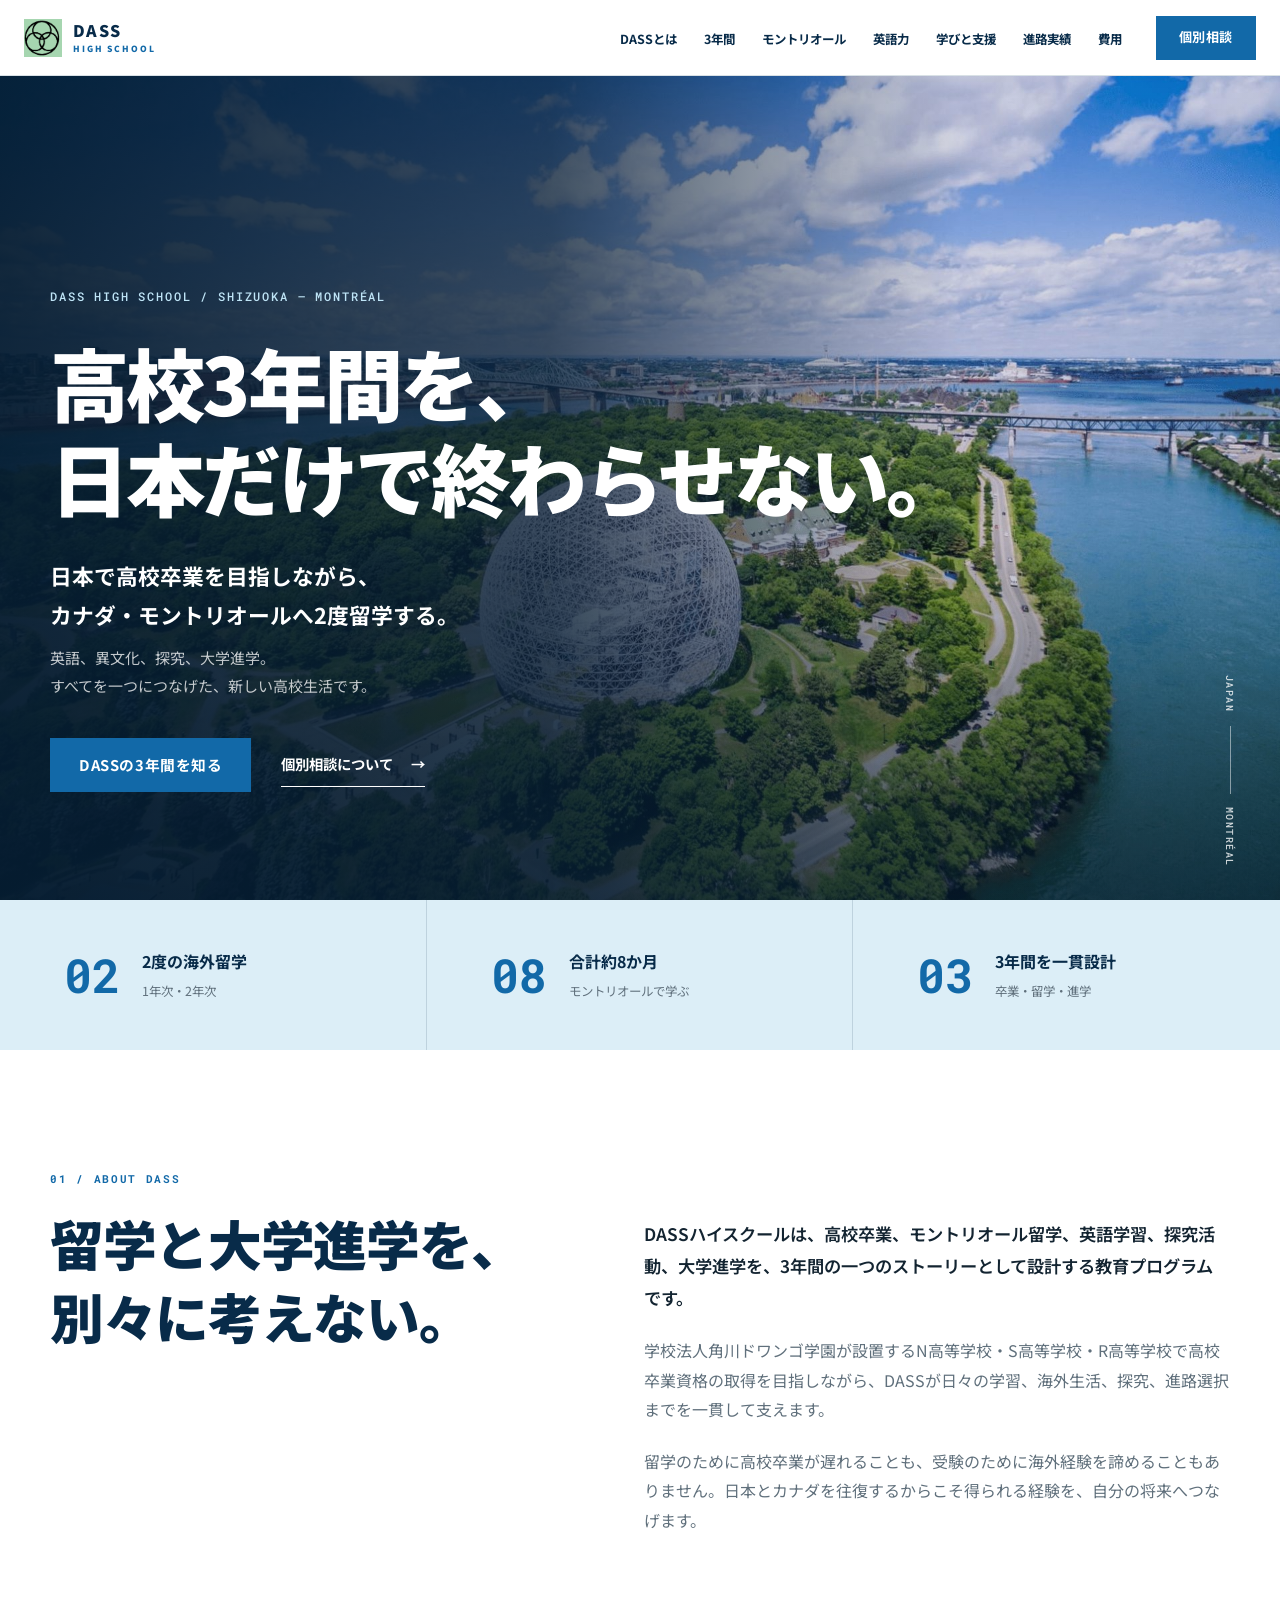
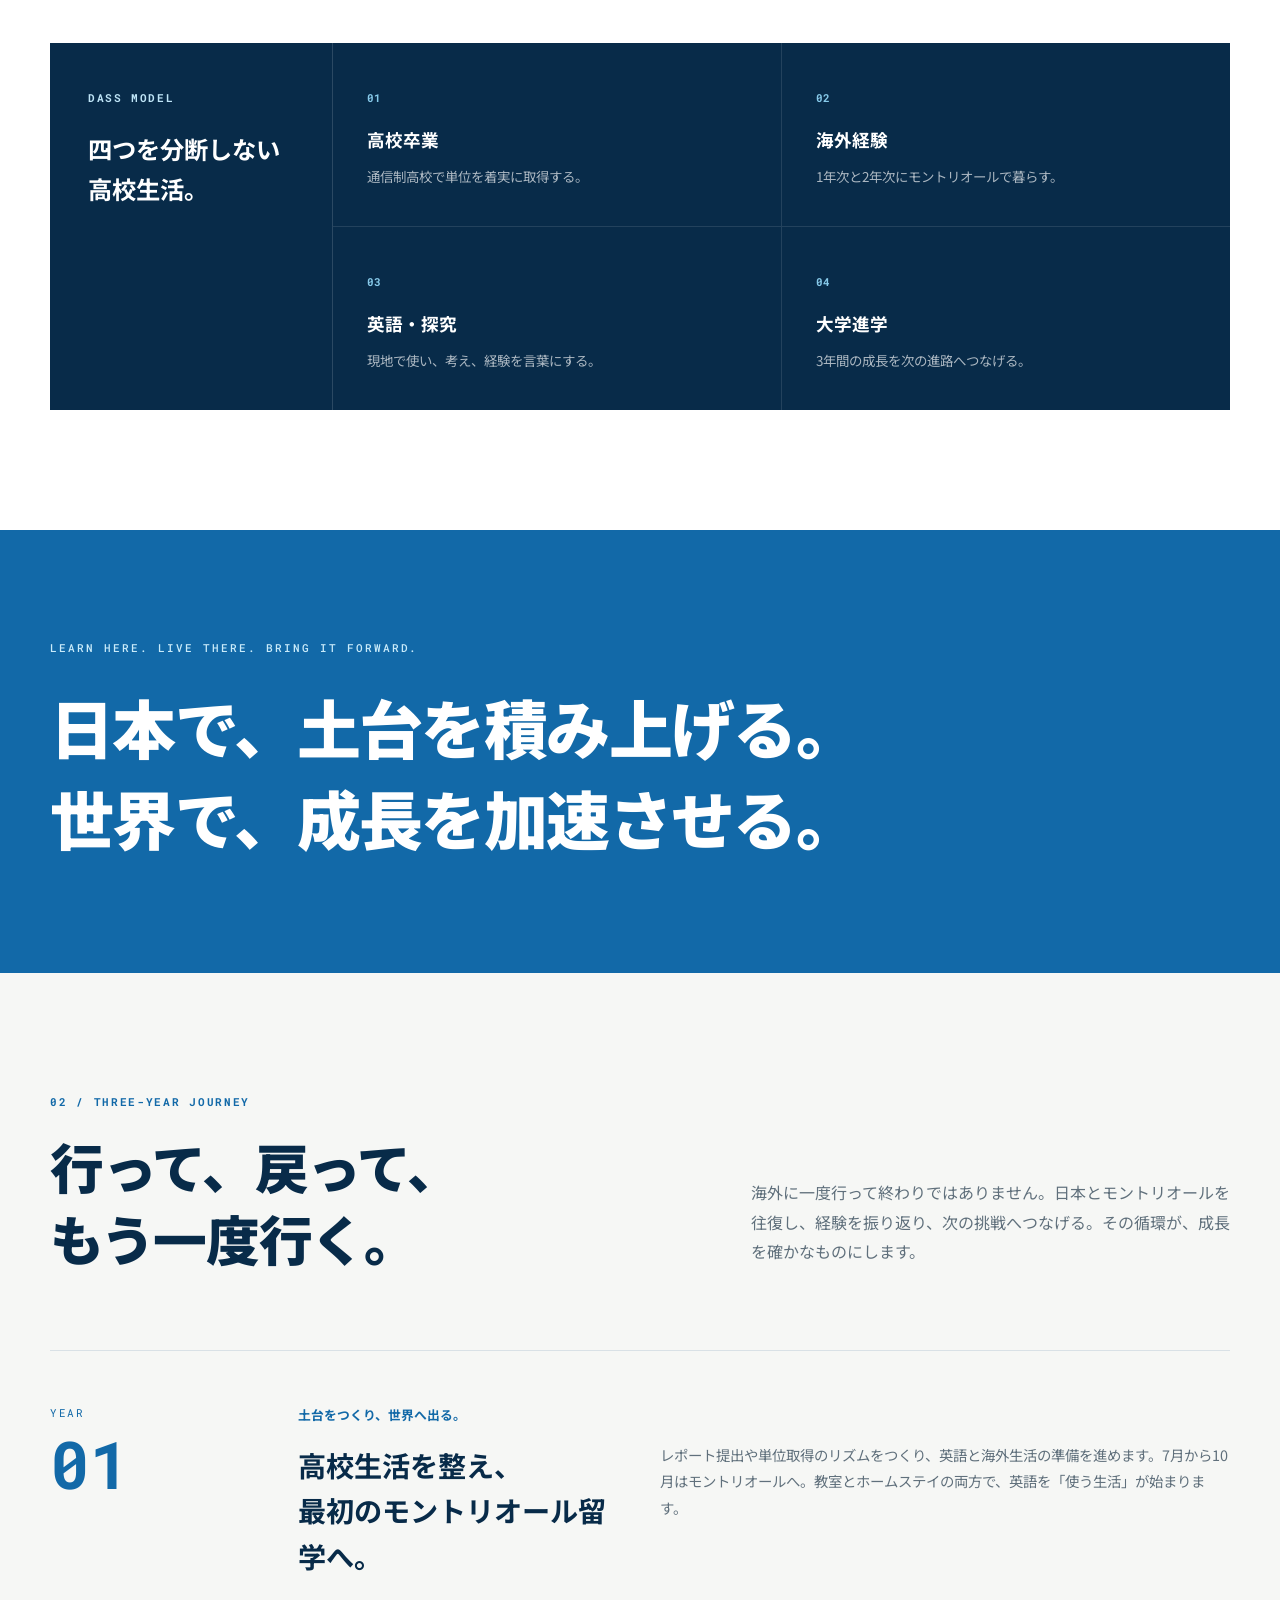
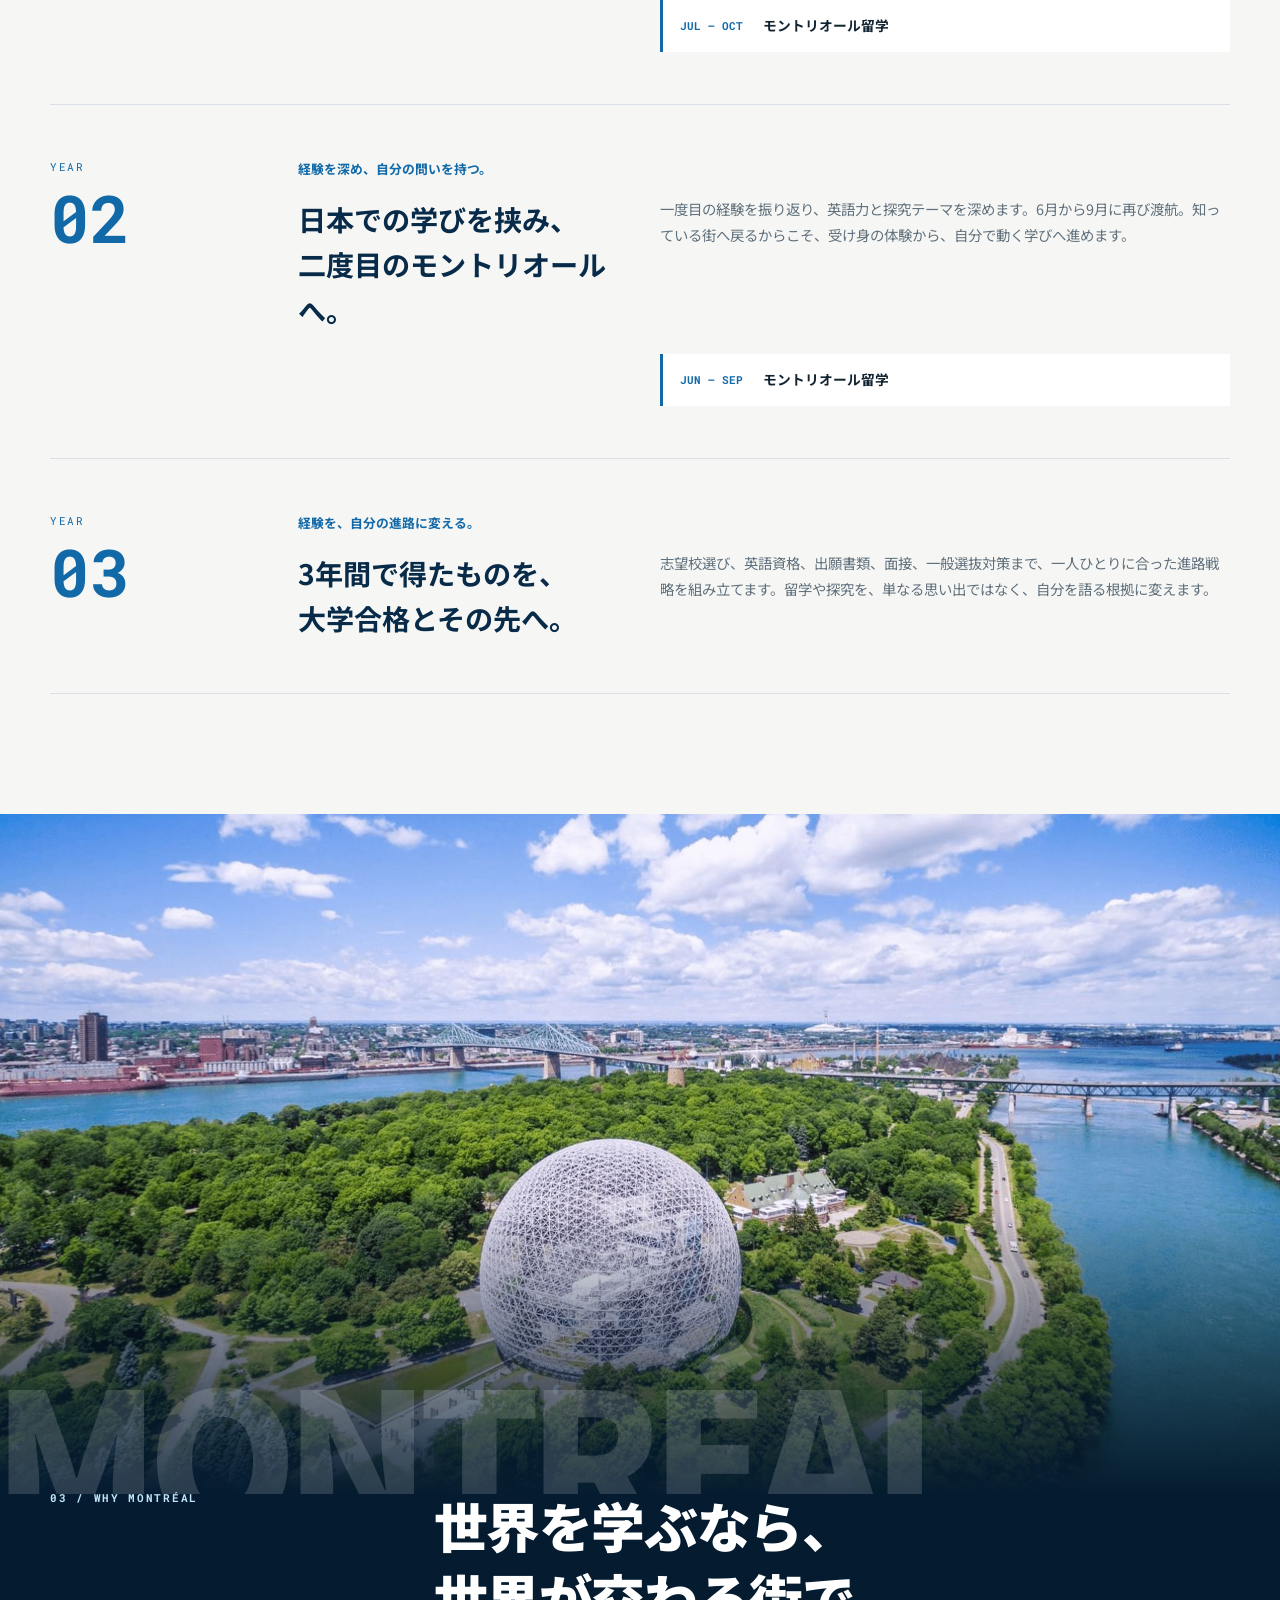
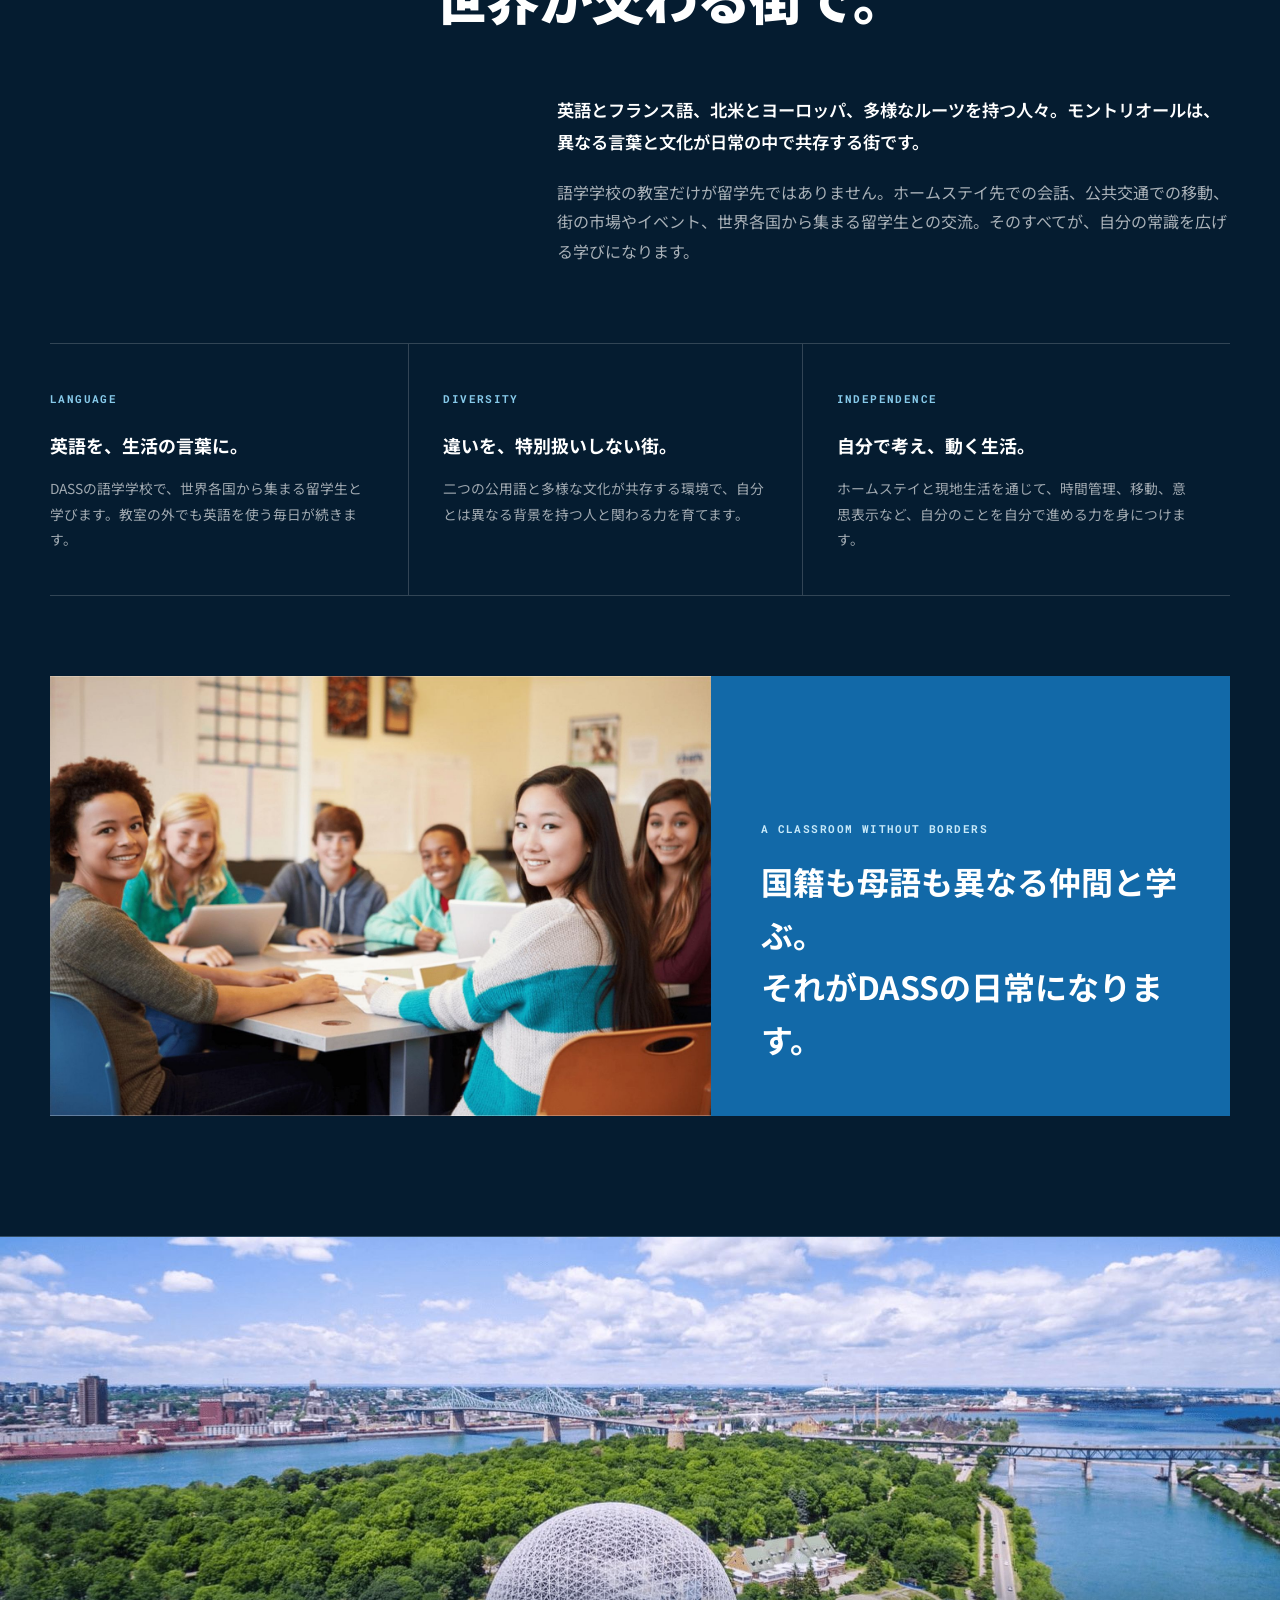
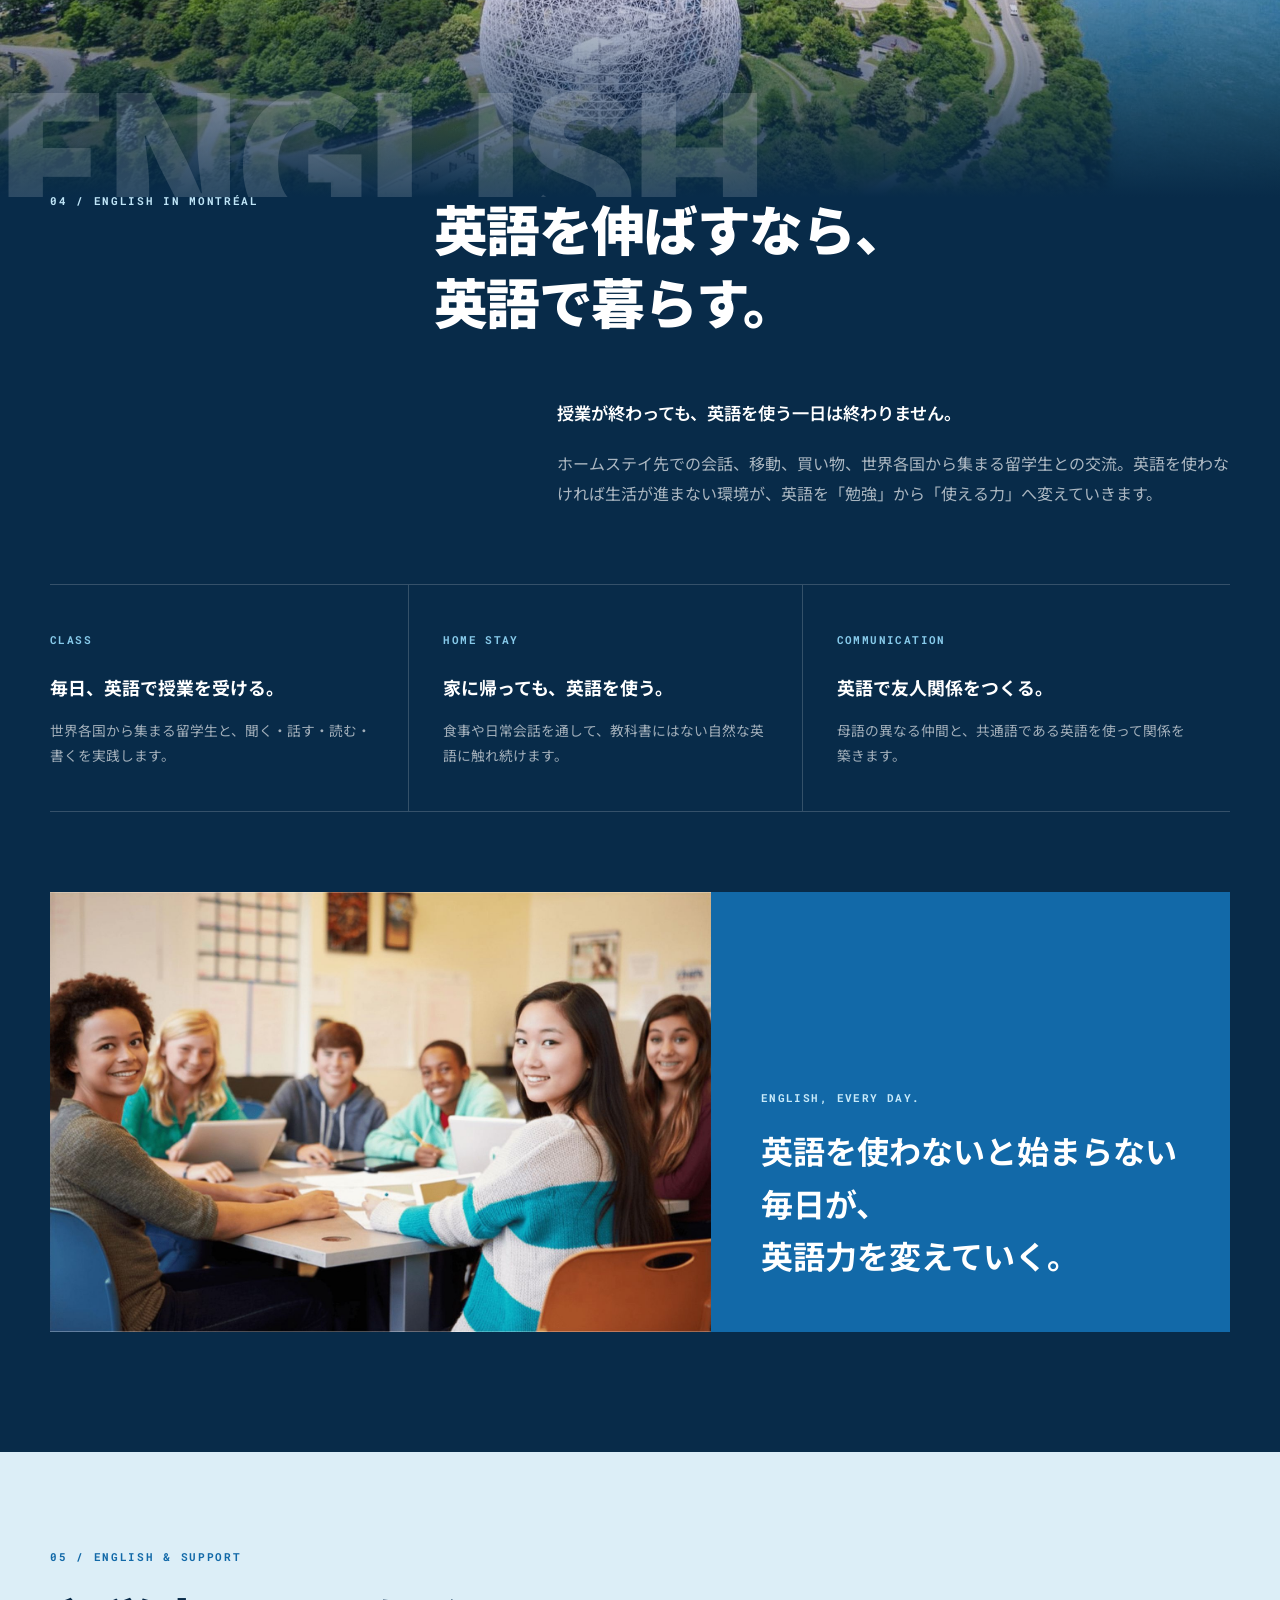
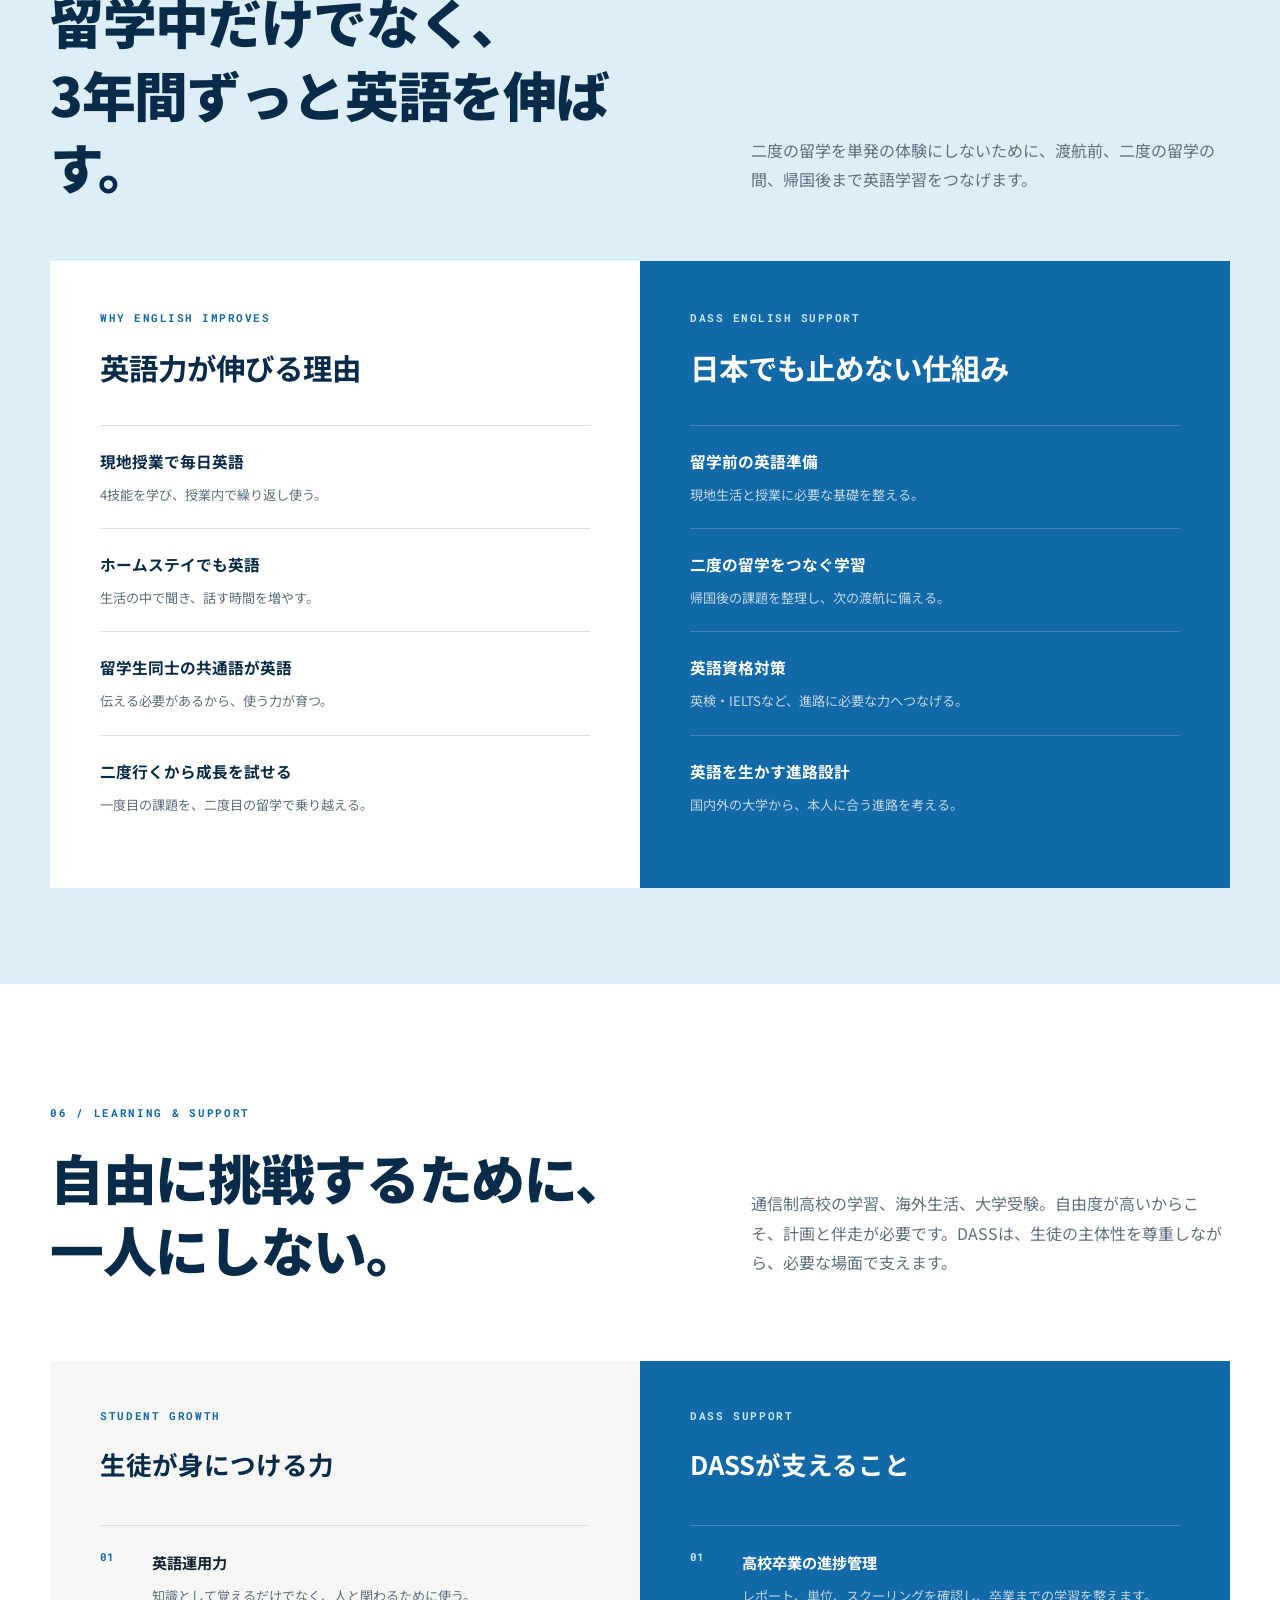
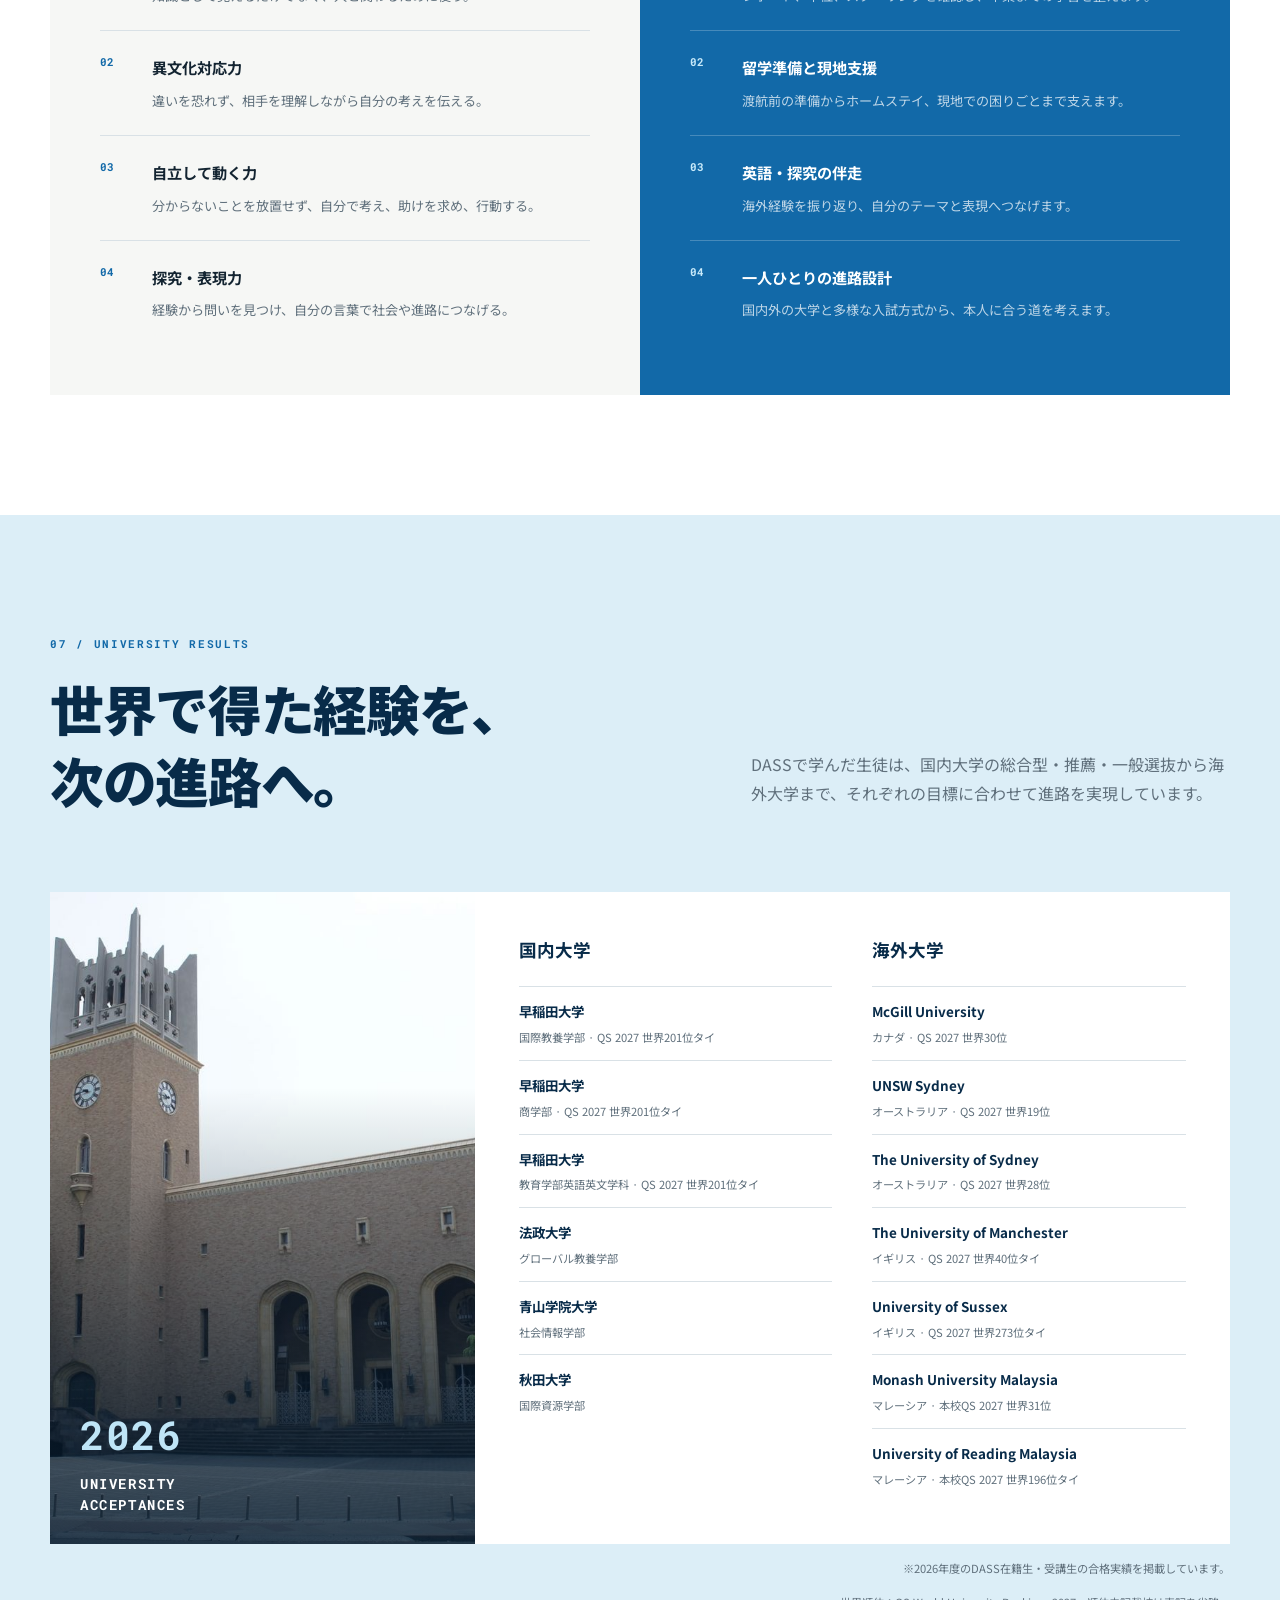
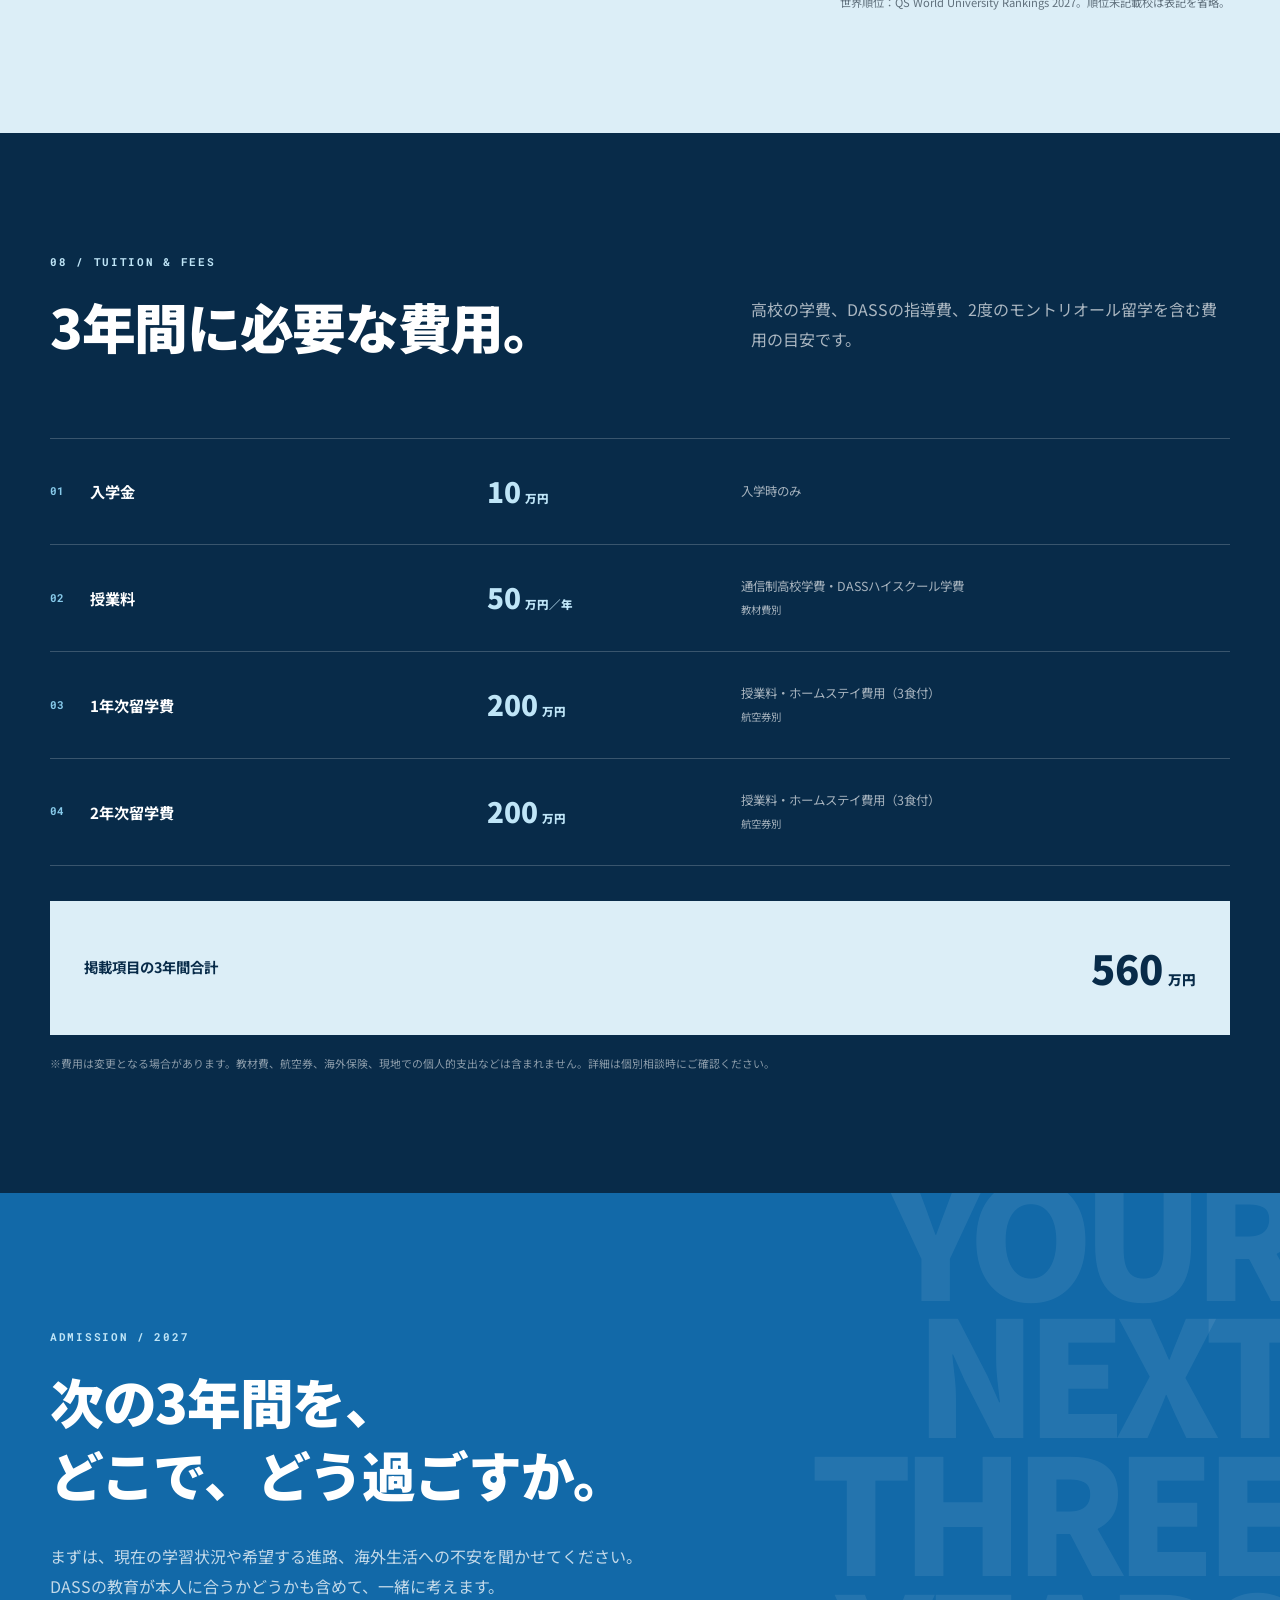
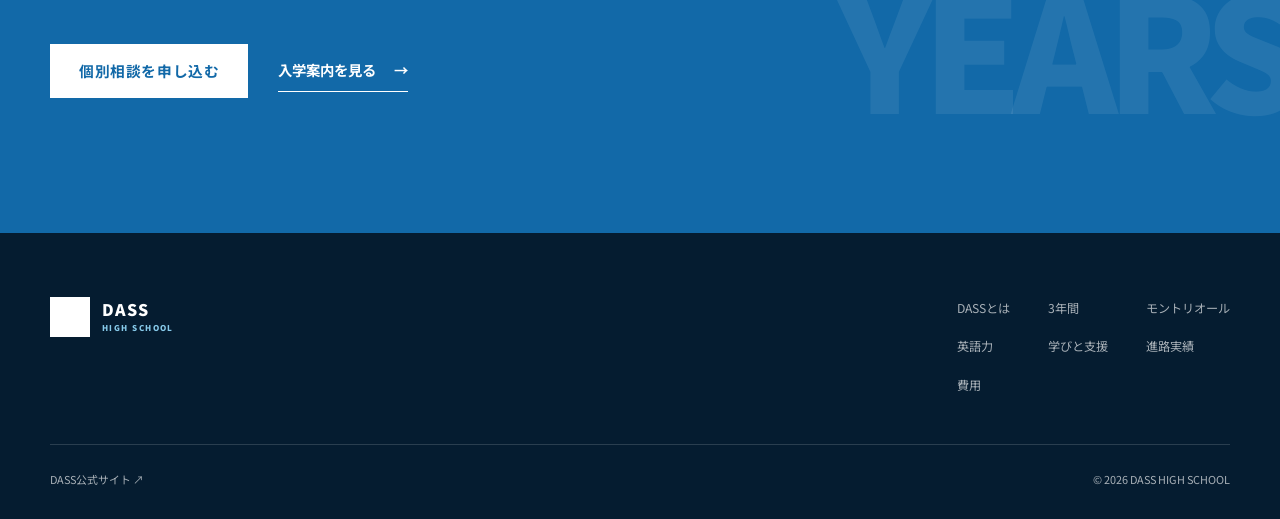
==== commit 8166a7ea: "Add files via upload" ====
--- a/index.html
+++ b/index.html
@@ -1,335 +1,358 @@
 <!DOCTYPE html>
 <html lang="ja">
 <head>
-<meta charset="UTF-8">
-<meta name="viewport" content="width=device-width, initial-scale=1.0">
-<title>DASSハイスクール｜カナダで学び、日本で卒業</title>
-<meta name="description" content="カナダ・モントリオール留学と日本の高校卒業、英語、探究、大学進学を一つにつなぐDASSハイスクール。">
-
-<!-- Google Fonts: Noto Sans JP -->
-<link rel="preconnect" href="https://fonts.googleapis.com">
-<link rel="preconnect" href="https://fonts.gstatic.com" crossorigin>
-<link href="https://fonts.googleapis.com/css2?family=Noto+Sans+JP:wght@400;500;700;900&display=swap" rel="stylesheet">
-
-<link rel="icon" href="images/dass-mark.png" type="image/png">
-<link rel="stylesheet" href="css/style.css">
+  <meta charset="UTF-8">
+  <meta name="viewport" content="width=device-width, initial-scale=1.0">
+  <title>DASSハイスクール｜高校卒業・モントリオール留学・大学進学</title>
+  <meta name="description" content="日本で高校卒業を目指しながら、カナダ・モントリオールへ2度留学。英語・探究・大学進学を一つにつなぐDASSハイスクール。">
+  <link rel="preconnect" href="https://fonts.googleapis.com">
+  <link rel="preconnect" href="https://fonts.gstatic.com" crossorigin>
+  <link href="https://fonts.googleapis.com/css2?family=Noto+Sans+JP:wght@400;500;600;700;900&family=Roboto+Mono:wght@500;700&display=swap" rel="stylesheet">
+  <link rel="icon" href="images/dass-mark.png" type="image/png">
+  <link rel="stylesheet" href="css/proposal.css">
 </head>
 <body>
 
-<!-- ============ HEADER ============ -->
 <header class="site-header" id="site-header">
   <div class="header-inner">
-    <a href="#" class="logo" aria-label="DASS HIGH SCHOOL トップへ">
-      <img src="images/dass-mark.png" alt="" class="logo-mark" width="36" height="36">
-      <span class="logo-text">DASS<br><span class="logo-text-sub">HIGH SCHOOL</span></span>
+    <a href="#top" class="logo" aria-label="DASS HIGH SCHOOL トップへ">
+      <img src="images/dass-mark.png" alt="" width="38" height="38">
+      <span class="logo-name">DASS <small>HIGH SCHOOL</small></span>
     </a>
-
     <button class="nav-toggle" id="nav-toggle" aria-label="メニューを開く" aria-expanded="false" aria-controls="global-nav">
       <span></span><span></span><span></span>
     </button>
-
     <nav class="global-nav" id="global-nav">
       <ul>
-        <li><a href="#concept" class="nav-link">CONCEPT</a></li>
-        <li><a href="#three-years" class="nav-link">3 YEARS</a></li>
-        <li><a href="#montreal" class="nav-link">MONTREAL</a></li>
-        <li><a href="#results" class="nav-link">RESULTS</a></li>
-        <li><a href="#fee" class="nav-link">FEE</a></li>
-        <li><a href="#admission" class="nav-link">ADMISSION</a></li>
+        <li><a href="#about">DASSとは</a></li>
+        <li><a href="#journey">3年間</a></li>
+        <li><a href="#montreal">モントリオール</a></li>
+        <li><a href="#english">英語力</a></li>
+        <li><a href="#support">学びと支援</a></li>
+        <li><a href="#results">進路実績</a></li>
+        <li><a href="#fee">費用</a></li>
       </ul>
-      <!-- TODO: 個別相談ページ(contact.html)公開後にリンク先を変更 -->
-      <a href="#" class="btn btn-cta nav-cta">個別相談</a>
+      <a href="https://pro.form-mailer.jp/fms/42119f23310146" class="button button-small" target="_blank" rel="noopener">個別相談</a>
     </nav>
   </div>
 </header>
 
-<main>
-
-  <!-- ============ HERO ============ -->
+<main id="top">
   <section class="hero">
-    <div class="hero-media">
-      <img src="images/hero-montreal.jpg" alt="カナダ・モントリオールの街と自然が一望できる風景" class="hero-img">
-      <div class="hero-overlay"></div>
-    </div>
-    <div class="hero-content">
-      <p class="hero-eyebrow">DASS HIGH SCHOOL</p>
-      <h1 class="hero-title">未来から逆算した、<br>これからの高校生活。</h1>
-      <p class="hero-formula">カナダで学び <span class="cross">×</span> 日本で卒業</p>
-      <p class="hero-tagline">旅するように、<br class="sp-only">世界で学ぶ高校生活。</p>
-      <div class="hero-buttons">
-        <a href="#concept" class="btn btn-primary">DASSハイスクールを知る</a>
-        <!-- TODO: 個別相談ページ(contact.html)公開後にリンク先を変更 -->
-        <a href="#" class="btn btn-outline-light">個別相談</a>
-      </div>
-    </div>
-  </section>
-
-  <!-- ============ CONCEPT ============ -->
-  <section class="concept" id="concept">
-    <div class="container">
-      <p class="section-eyebrow">CONCEPT</p>
-      <h2 class="section-title">高校を「通う場所」から、<br>自分の未来をつくる3年間へ。</h2>
-
-      <div class="concept-text reveal">
-        <p>DASSハイスクールは、高校を「通う場所」ではなく、世界で学び、自分の進路をつくる3年間として再設計するハイスクールです。</p>
-        <p>高校3年間は、ただ授業を受け、卒業を待つだけの時間ではありません。これから問われるのは学校名だけでなく、3年間で何を経験し、どんな力を身につけ、どのように次の進路へつなげたかです。</p>
-        <p>学校法人角川ドワンゴ学園が設置するN高等学校・S高等学校・R高等学校での高校卒業資格取得を目指しながら、カナダ・モントリオール留学、英語学習、探究活動、大学受験指導を組み合わせ、高校3年間を「自分の進路をつくる時間」へと変えていきます。</p>
-        <p class="concept-highlight">単位は日本で確実に積み上げる。<br>成長は、世界の現場で起こす。</p>
-      </div>
-
-      <div class="concept-formula reveal" aria-label="カナダ留学、高校卒業、英語、探究、大学進学">
-        <span>カナダ留学</span>
-        <span class="cross">×</span>
-        <span>高校卒業</span>
-        <span class="cross">×</span>
-        <span>英語</span>
-        <span class="cross">×</span>
-        <span>探究</span>
-        <span class="cross">×</span>
-        <span>大学進学</span>
-      </div>
-    </div>
-
-    <!-- 身につく6つの力 -->
-    <div class="abilities" id="abilities">
-      <div class="container">
-        <h3 class="abilities-title">DASSハイスクールで身につく6つの力</h3>
-        <ul class="ability-grid">
-          <li class="ability-card reveal">
-            <span class="ability-num">01</span>
-            <h4 class="ability-name">英語運用力</h4>
-            <p class="ability-desc">英語を、学ぶだけでなく使える力に。世界中から集まった留学生とともに学ぶ教室で、人とつながるための言葉として身につけます。</p>
-          </li>
-          <li class="ability-card reveal">
-            <span class="ability-num">02</span>
-            <h4 class="ability-name">異文化対応力</h4>
-            <p class="ability-desc">多文化共生社会の中で、人と関わる力を育てる。モントリオールという街そのものが、大きな学びの場になります。</p>
-          </li>
-          <li class="ability-card reveal">
-            <span class="ability-num">03</span>
-            <h4 class="ability-name">自立生活力</h4>
-            <p class="ability-desc">ホームステイや海外生活の経験が、生徒の自立心を育てます。守られた環境の中で、少しずつ自分で動く力を伸ばす設計です。</p>
-          </li>
-          <li class="ability-card reveal">
-            <span class="ability-num">04</span>
-            <h4 class="ability-name">探究表現力</h4>
-            <p class="ability-desc">留学経験を「楽しかった思い出」で終わらせない。見たこと、感じたこと、考えたことを、自分の探究テーマへとつなげます。</p>
-          </li>
-          <li class="ability-card reveal">
-            <span class="ability-num">05</span>
-            <h4 class="ability-name">高校卒業管理力</h4>
-            <p class="ability-desc">専任アドバイザーが、レポート提出・単位取得・学習スケジュールまで、3年間の高校生活をトータルでサポートします。</p>
-          </li>
-          <li class="ability-card reveal">
-            <span class="ability-num">06</span>
-            <h4 class="ability-name">進路実現力</h4>
-            <p class="ability-desc">一般選抜・総合型選抜・学校推薦型選抜・海外大学進学まで、一人ひとりの目標に合わせた合格ルートを設計します。</p>
-          </li>
-        </ul>
-      </div>
-    </div>
-  </section>
-
-  <!-- ============ 3年間の設計 ============ -->
-  <section class="three-years" id="three-years">
-    <div class="container">
-      <p class="section-eyebrow">3 YEARS</p>
-      <h2 class="section-title">3年間の設計</h2>
-      <p class="section-lead reveal">カナダ留学、高校卒業、探究活動、大学受験を3年間で一つにつなげる。それが、DASSハイスクールの設計です。</p>
-
-      <div class="years-row">
-        <article class="year-card reveal">
-          <p class="year-label">1 YEAR</p>
-          <p class="year-copy">高校生活の土台をつくり、<br>カナダで最初の一歩を踏み出す。</p>
-          <p class="year-detail">日本で高校卒業に必要な学習リズムを整えながら、英語学習・探究活動・海外生活の準備を始めます。</p>
-          <div class="year-trip">
-            <span class="year-trip-term">7月〜10月</span>
-            <span class="year-trip-place">カナダ・モントリオール留学</span>
-          </div>
+    <div class="hero-photo">
+      <img src="images/hero-montreal.jpg" alt="カナダ・モントリオールの街と自然が一望できる風景">
+    </div>
+    <div class="hero-shade"></div>
+    <div class="hero-inner">
+      <p class="hero-label">DASS HIGH SCHOOL / SHIZUOKA — MONTRÉAL</p>
+      <h1>高校3年間を、<br>日本だけで<br class="mobile-only">終わらせない。</h1>
+      <p class="hero-lead">日本で高校卒業を目指しながら、<br>カナダ・モントリオールへ2度留学する。</p>
+      <p class="hero-copy">英語、異文化、探究、大学進学。<br>すべてを一つにつなげた、新しい高校生活です。</p>
+      <div class="hero-actions">
+        <a href="#about" class="button">DASSの3年間を知る</a>
+        <a href="#admission" class="text-link text-link-light">個別相談について <span aria-hidden="true">→</span></a>
+      </div>
+    </div>
+    <div class="hero-route" aria-hidden="true">
+      <span>JAPAN</span><i></i><span>MONTRÉAL</span>
+    </div>
+  </section>
+
+  <section class="facts" aria-label="DASSハイスクールの特徴">
+    <div class="facts-inner">
+      <div class="fact">
+        <span class="fact-number">02</span>
+        <p><strong>2度の海外留学</strong><small>1年次・2年次</small></p>
+      </div>
+      <div class="fact">
+        <span class="fact-number">08</span>
+        <p><strong>合計約8か月</strong><small>モントリオールで学ぶ</small></p>
+      </div>
+      <div class="fact">
+        <span class="fact-number">03</span>
+        <p><strong>3年間を一貫設計</strong><small>卒業・留学・進学</small></p>
+      </div>
+    </div>
+  </section>
+
+  <section class="about section" id="about">
+    <div class="container split-heading">
+      <div>
+        <p class="eyebrow">01 / ABOUT DASS</p>
+        <h2>留学と大学進学を、<br>別々に考えない。</h2>
+      </div>
+      <div class="about-copy reveal">
+        <p class="lead">DASSハイスクールは、高校卒業、モントリオール留学、英語学習、探究活動、大学進学を、3年間の一つのストーリーとして設計する教育プログラムです。</p>
+        <p>学校法人角川ドワンゴ学園が設置するN高等学校・S高等学校・R高等学校で高校卒業資格の取得を目指しながら、DASSが日々の学習、海外生活、探究、進路選択までを一貫して支えます。</p>
+        <p>留学のために高校卒業が遅れることも、受験のために海外経験を諦めることもありません。日本とカナダを往復するからこそ得られる経験を、自分の将来へつなげます。</p>
+      </div>
+    </div>
+
+    <div class="container">
+      <div class="dass-model reveal">
+        <div class="model-title">
+          <p>DASS MODEL</p>
+          <h3>四つを分断しない<br>高校生活。</h3>
+        </div>
+        <div class="model-grid">
+          <article><span>01</span><h4>高校卒業</h4><p>通信制高校で単位を着実に取得する。</p></article>
+          <article><span>02</span><h4>海外経験</h4><p>1年次と2年次にモントリオールで暮らす。</p></article>
+          <article><span>03</span><h4>英語・探究</h4><p>現地で使い、考え、経験を言葉にする。</p></article>
+          <article><span>04</span><h4>大学進学</h4><p>3年間の成長を次の進路へつなげる。</p></article>
+        </div>
+      </div>
+    </div>
+  </section>
+
+  <section class="message-band">
+    <div class="container">
+      <p class="message-small">LEARN HERE. LIVE THERE. BRING IT FORWARD.</p>
+      <p class="message-main">日本で、土台を積み上げる。<br>世界で、成長を加速させる。</p>
+    </div>
+  </section>
+
+  <section class="journey section" id="journey">
+    <div class="container">
+      <p class="eyebrow">02 / THREE-YEAR JOURNEY</p>
+      <div class="section-intro">
+        <h2>行って、戻って、<br>もう一度行く。</h2>
+        <p>海外に一度行って終わりではありません。日本とモントリオールを往復し、経験を振り返り、次の挑戦へつなげる。その循環が、成長を確かなものにします。</p>
+      </div>
+
+      <ol class="timeline">
+        <li class="timeline-item reveal">
+          <div class="timeline-year"><span>YEAR</span><strong>01</strong></div>
+          <div class="timeline-content">
+            <p class="timeline-theme">土台をつくり、世界へ出る。</p>
+            <h3>高校生活を整え、<br>最初のモントリオール留学へ。</h3>
+            <p>レポート提出や単位取得のリズムをつくり、英語と海外生活の準備を進めます。7月から10月はモントリオールへ。教室とホームステイの両方で、英語を「使う生活」が始まります。</p>
+            <div class="stay"><span>JUL — OCT</span><strong>モントリオール留学</strong></div>
+          </div>
+        </li>
+        <li class="timeline-item reveal">
+          <div class="timeline-year"><span>YEAR</span><strong>02</strong></div>
+          <div class="timeline-content">
+            <p class="timeline-theme">経験を深め、自分の問いを持つ。</p>
+            <h3>日本での学びを挟み、<br>二度目のモントリオールへ。</h3>
+            <p>一度目の経験を振り返り、英語力と探究テーマを深めます。6月から9月に再び渡航。知っている街へ戻るからこそ、受け身の体験から、自分で動く学びへ進めます。</p>
+            <div class="stay"><span>JUN — SEP</span><strong>モントリオール留学</strong></div>
+          </div>
+        </li>
+        <li class="timeline-item reveal">
+          <div class="timeline-year"><span>YEAR</span><strong>03</strong></div>
+          <div class="timeline-content">
+            <p class="timeline-theme">経験を、自分の進路に変える。</p>
+            <h3>3年間で得たものを、<br>大学合格とその先へ。</h3>
+            <p>志望校選び、英語資格、出願書類、面接、一般選抜対策まで、一人ひとりに合った進路戦略を組み立てます。留学や探究を、単なる思い出ではなく、自分を語る根拠に変えます。</p>
+          </div>
+        </li>
+      </ol>
+    </div>
+  </section>
+
+  <section class="montreal" id="montreal">
+    <div class="montreal-visual">
+      <img src="images/hero-montreal.jpg" alt="モントリオールのビオスフィアと川沿いの街並み">
+      <p aria-hidden="true">MONTRÉAL</p>
+    </div>
+    <div class="container montreal-inner">
+      <div class="montreal-heading">
+        <p class="eyebrow eyebrow-light">03 / WHY MONTRÉAL</p>
+        <h2>世界を学ぶなら、<br>世界が交わる街で。</h2>
+      </div>
+      <div class="montreal-copy reveal">
+        <p class="lead">英語とフランス語、北米とヨーロッパ、多様なルーツを持つ人々。モントリオールは、異なる言葉と文化が日常の中で共存する街です。</p>
+        <p>語学学校の教室だけが留学先ではありません。ホームステイ先での会話、公共交通での移動、街の市場やイベント、世界各国から集まる留学生との交流。そのすべてが、自分の常識を広げる学びになります。</p>
+      </div>
+      <div class="montreal-grid">
+        <article class="montreal-card reveal"><span>LANGUAGE</span><h3>英語を、生活の言葉に。</h3><p>DASSの語学学校で、世界各国から集まる留学生と学びます。教室の外でも英語を使う毎日が続きます。</p></article>
+        <article class="montreal-card reveal"><span>DIVERSITY</span><h3>違いを、特別扱いしない街。</h3><p>二つの公用語と多様な文化が共存する環境で、自分とは異なる背景を持つ人と関わる力を育てます。</p></article>
+        <article class="montreal-card reveal"><span>INDEPENDENCE</span><h3>自分で考え、動く生活。</h3><p>ホームステイと現地生活を通じて、時間管理、移動、意思表示など、自分のことを自分で進める力を身につけます。</p></article>
+      </div>
+      <div class="montreal-classroom reveal">
+        <img src="images/montreal-students.jpg" alt="世界各国から集まった生徒たちが一緒に学ぶ教室の様子">
+        <div><span>A CLASSROOM WITHOUT BORDERS</span><p>国籍も母語も異なる仲間と学ぶ。<br>それがDASSの日常になります。</p></div>
+      </div>
+    </div>
+  </section>
+
+  <section class="montreal montreal-english" id="english">
+    <div class="montreal-visual">
+      <img src="images/hero-montreal.jpg" alt="モントリオールの風景">
+      <p aria-hidden="true">ENGLISH</p>
+    </div>
+    <div class="container montreal-inner">
+      <div class="montreal-heading">
+        <p class="eyebrow eyebrow-light">04 / ENGLISH IN MONTRÉAL</p>
+        <h2>英語を伸ばすなら、<br>英語で暮らす。</h2>
+      </div>
+      <div class="montreal-copy reveal">
+        <p class="lead">授業が終わっても、英語を使う一日は終わりません。</p>
+        <p>ホームステイ先での会話、移動、買い物、世界各国から集まる留学生との交流。英語を使わなければ生活が進まない環境が、英語を「勉強」から「使える力」へ変えていきます。</p>
+      </div>
+      <div class="montreal-grid">
+        <article class="montreal-card reveal"><span>CLASS</span><h3>毎日、英語で授業を受ける。</h3><p>世界各国から集まる留学生と、聞く・話す・読む・書くを実践します。</p></article>
+        <article class="montreal-card reveal"><span>HOME STAY</span><h3>家に帰っても、英語を使う。</h3><p>食事や日常会話を通して、教科書にはない自然な英語に触れ続けます。</p></article>
+        <article class="montreal-card reveal"><span>COMMUNICATION</span><h3>英語で友人関係をつくる。</h3><p>母語の異なる仲間と、共通語である英語を使って関係を築きます。</p></article>
+      </div>
+      <div class="montreal-classroom reveal">
+        <img src="images/montreal-students.jpg" alt="世界各国から集まった生徒たち">
+        <div><span>ENGLISH, EVERY DAY.</span><p>英語を使わないと始まらない毎日が、<br>英語力を変えていく。</p></div>
+      </div>
+    </div>
+  </section>
+
+  <section class="section english-support" id="english-support">
+    <div class="container">
+      <p class="eyebrow">05 / ENGLISH &amp; SUPPORT</p>
+      <div class="section-intro">
+        <h2>留学中だけでなく、<br>3年間ずっと英語を伸ばす。</h2>
+        <p>二度の留学を単発の体験にしないために、渡航前、二度の留学の間、帰国後まで英語学習をつなげます。</p>
+      </div>
+      <div class="english-support-groups">
+        <article class="english-support-group reveal">
+          <p class="english-support-kicker">WHY ENGLISH IMPROVES</p>
+          <h3>英語力が伸びる理由</h3>
+          <ul class="english-support-points">
+            <li><h4>現地授業で毎日英語</h4><p>4技能を学び、授業内で繰り返し使う。</p></li>
+            <li><h4>ホームステイでも英語</h4><p>生活の中で聞き、話す時間を増やす。</p></li>
+            <li><h4>留学生同士の共通語が英語</h4><p>伝える必要があるから、使う力が育つ。</p></li>
+            <li><h4>二度行くから成長を試せる</h4><p>一度目の課題を、二度目の留学で乗り越える。</p></li>
+          </ul>
         </article>
-
-        <article class="year-card reveal">
-          <p class="year-label">2 YEAR</p>
-          <p class="year-copy">英語力と探究力を深め、<br>自分のテーマを見つける。</p>
-          <p class="year-detail">高校単位の取得を継続しながら、モントリオールでの経験を自分の探究テーマへとつなげていきます。</p>
-          <div class="year-trip">
-            <span class="year-trip-term">6月〜9月</span>
-            <span class="year-trip-place">カナダ・モントリオール留学</span>
-          </div>
+        <article class="english-support-group english-support-group-blue reveal">
+          <p class="english-support-kicker">DASS ENGLISH SUPPORT</p>
+          <h3>日本でも止めない仕組み</h3>
+          <ul class="english-support-points">
+            <li><h4>留学前の英語準備</h4><p>現地生活と授業に必要な基礎を整える。</p></li>
+            <li><h4>二度の留学をつなぐ学習</h4><p>帰国後の課題を整理し、次の渡航に備える。</p></li>
+            <li><h4>英語資格対策</h4><p>英検・IELTSなど、進路に必要な力へつなげる。</p></li>
+            <li><h4>英語を生かす進路設計</h4><p>国内外の大学から、本人に合う進路を考える。</p></li>
+          </ul>
         </article>
-
-        <article class="year-card reveal">
-          <p class="year-label">3 YEAR</p>
-          <p class="year-copy">3年間の経験を、<br>大学合格・進路実現へつなげる。</p>
-          <p class="year-detail">志望校選び・出願戦略・英語資格対策から、総合型選抜・学校推薦型選抜・一般選抜・海外大学出願まで、一人ひとりに合った合格ルートを設計します。</p>
-        </article>
-      </div>
-    </div>
-  </section>
-
-  <!-- ============ MONTREAL ============ -->
-  <section class="montreal" id="montreal">
-    <div class="montreal-media reveal">
-      <img src="images/hero-montreal.jpg" alt="モントリオールのビオスフィアと川沿いの街並み" class="montreal-img-main">
-    </div>
-    <div class="container">
-      <p class="section-eyebrow section-eyebrow-light">MONTREAL</p>
-      <h2 class="section-title">高校生活の一部を、<br>モントリオールで。</h2>
-      <p class="section-lead reveal">DASSハイスクールの大きな特徴は、高校生活の中に組み込まれたカナダ・モントリオール留学です。単なる語学留学ではなく、英語、異文化、生活、自立、そして街そのものから学ぶ経験です。</p>
-
-      <div class="montreal-grid">
-        <ul class="montreal-points reveal">
-          <li>
-            <h3>英語</h3>
-            <p>DASS直属の語学学校で、世界中から集まった留学生とともに英語を学びます。</p>
-          </li>
-          <li>
-            <h3>異文化</h3>
-            <p>英語とフランス語が共存し、多様な文化が共生するモントリオールという街そのものが、学びの場になります。</p>
-          </li>
-          <li>
-            <h3>生活</h3>
-            <p>ホームステイでの日々の暮らしが、語学以上に大きな学びを生みます。</p>
-          </li>
-          <li>
-            <h3>自立</h3>
-            <p>現地スタッフのサポートがある環境の中で、少しずつ自分で動く力を伸ばしていきます。</p>
-          </li>
-        </ul>
-
-        <div class="montreal-photo reveal">
-          <img src="images/montreal-students.jpg" alt="世界各国から集まった生徒たちが一緒に学ぶ教室の様子" class="montreal-img-sub">
-        </div>
-      </div>
-    </div>
-  </section>
-
-  <!-- ============ RESULTS ============ -->
-  <section class="results" id="results">
-    <div class="container">
-      <p class="section-eyebrow">RESULTS</p>
-      <h2 class="section-title">大学合格実績</h2>
-      <p class="section-lead reveal">2026年度 DASSハイスクール 合格実績より</p>
-
-      <div class="results-grid">
-        <div class="results-col reveal">
-          <div class="results-col-head">
-            <img src="images/results-university.jpg" alt="国内大学のキャンパスにある時計塔のある校舎" class="results-img">
+      </div>
+    </div>
+  </section>
+
+  <section class="support section" id="support">
+    <div class="container">
+      <p class="eyebrow">06 / LEARNING &amp; SUPPORT</p>
+      <div class="section-intro">
+        <h2>自由に挑戦するために、<br>一人にしない。</h2>
+        <p>通信制高校の学習、海外生活、大学受験。自由度が高いからこそ、計画と伴走が必要です。DASSは、生徒の主体性を尊重しながら、必要な場面で支えます。</p>
+      </div>
+
+      <div class="support-layout">
+        <div class="support-block reveal">
+          <p class="support-kicker">STUDENT GROWTH</p>
+          <h3>生徒が身につける力</h3>
+          <ul>
+            <li><span>01</span><div><strong>英語運用力</strong><p>知識として覚えるだけでなく、人と関わるために使う。</p></div></li>
+            <li><span>02</span><div><strong>異文化対応力</strong><p>違いを恐れず、相手を理解しながら自分の考えを伝える。</p></div></li>
+            <li><span>03</span><div><strong>自立して動く力</strong><p>分からないことを放置せず、自分で考え、助けを求め、行動する。</p></div></li>
+            <li><span>04</span><div><strong>探究・表現力</strong><p>経験から問いを見つけ、自分の言葉で社会や進路につなげる。</p></div></li>
+          </ul>
+        </div>
+        <div class="support-block support-block-blue reveal">
+          <p class="support-kicker">DASS SUPPORT</p>
+          <h3>DASSが支えること</h3>
+          <ul>
+            <li><span>01</span><div><strong>高校卒業の進捗管理</strong><p>レポート、単位、スクーリングを確認し、卒業までの学習を整えます。</p></div></li>
+            <li><span>02</span><div><strong>留学準備と現地支援</strong><p>渡航前の準備からホームステイ、現地での困りごとまで支えます。</p></div></li>
+            <li><span>03</span><div><strong>英語・探究の伴走</strong><p>海外経験を振り返り、自分のテーマと表現へつなげます。</p></div></li>
+            <li><span>04</span><div><strong>一人ひとりの進路設計</strong><p>国内外の大学と多様な入試方式から、本人に合う道を考えます。</p></div></li>
+          </ul>
+        </div>
+      </div>
+    </div>
+  </section>
+
+  <section class="results section" id="results">
+    <div class="container">
+      <p class="eyebrow">07 / UNIVERSITY RESULTS</p>
+      <div class="section-intro">
+        <h2>世界で得た経験を、<br>次の進路へ。</h2>
+        <p>DASSで学んだ生徒は、国内大学の総合型・推薦・一般選抜から海外大学まで、それぞれの目標に合わせて進路を実現しています。</p>
+      </div>
+
+      <div class="results-layout">
+        <div class="results-photo reveal">
+          <img src="images/results-university.jpg" alt="国内大学のキャンパスにある時計塔のある校舎">
+          <p><span>2026</span> UNIVERSITY<br>ACCEPTANCES</p>
+        </div>
+        <div class="results-columns reveal">
+          <div>
             <h3>国内大学</h3>
-          </div>
-          <ul class="results-list">
-            <li>早稲田大学 <span>国際教養学部</span></li>
-            <li>早稲田大学 <span>商学部</span></li>
-            <li>早稲田大学 <span>教育学部英語英文学科</span></li>
-            <li>法政大学 <span>グローバル教養学部</span></li>
-            <li>青山学院大学 <span>社会情報学部</span></li>
-            <li>秋田大学 <span>国際資源学部</span></li>
-          </ul>
-        </div>
-
-        <div class="results-col reveal">
-          <div class="results-col-head">
+            <ul>
+              <li><strong>早稲田大学</strong><span>国際教養学部 · QS 2027 世界201位タイ</span></li>
+              <li><strong>早稲田大学</strong><span>商学部 · QS 2027 世界201位タイ</span></li>
+              <li><strong>早稲田大学</strong><span>教育学部英語英文学科 · QS 2027 世界201位タイ</span></li>
+              <li><strong>法政大学</strong><span>グローバル教養学部</span></li>
+              <li><strong>青山学院大学</strong><span>社会情報学部</span></li>
+              <li><strong>秋田大学</strong><span>国際資源学部</span></li>
+            </ul>
+          </div>
+          <div>
             <h3>海外大学</h3>
-          </div>
-          <ul class="results-list results-list-global">
-            <li>McGill University <span>カナダ</span></li>
-            <li>UNSW <span>オーストラリア</span></li>
-            <li>The University of Sydney <span>オーストラリア</span></li>
-            <li>The University of Manchester <span>イギリス</span></li>
-            <li>University of Sussex <span>イギリス</span></li>
-            <li>Monash University <span>マレーシア</span></li>
-            <li>University of Reading <span>マレーシア</span></li>
-          </ul>
-        </div>
-      </div>
-    </div>
-  </section>
-
-  <!-- ============ FEE ============ -->
-  <section class="fee" id="fee">
-    <div class="container">
-      <p class="section-eyebrow">FEE</p>
-      <h2 class="section-title">学費・留学費用</h2>
-
-      <div class="fee-table-wrap reveal">
-        <table class="fee-table">
-          <caption class="sr-only">DASSハイスクールの学費・留学費用一覧</caption>
-          <thead>
-            <tr>
-              <th scope="col">項目</th>
-              <th scope="col">金額</th>
-              <th scope="col">含まれるもの</th>
-            </tr>
-          </thead>
-          <tbody>
-            <tr>
-              <th scope="row" data-label="項目">入学金</th>
-              <td data-label="金額"><span class="fee-amount">10<small>万円</small></span></td>
-              <td data-label="含まれるもの">—</td>
-            </tr>
-            <tr>
-              <th scope="row" data-label="項目">授業料（年間）</th>
-              <td data-label="金額"><span class="fee-amount">43<small>万円</small></span></td>
-              <td data-label="含まれるもの">通信制高校学費・DASSハイスクール学費<br><small>※教材費は含まれません</small></td>
-            </tr>
-            <tr>
-              <th scope="row" data-label="項目">1年次留学費</th>
-              <td data-label="金額"><span class="fee-amount">200<small>万円</small></span></td>
-              <td data-label="含まれるもの">授業料・ホームステイ費用（3食付）<br><small>※航空券は含まれません</small></td>
-            </tr>
-            <tr>
-              <th scope="row" data-label="項目">2年次留学費</th>
-              <td data-label="金額"><span class="fee-amount">200<small>万円</small></span></td>
-              <td data-label="含まれるもの">授業料・ホームステイ費用（3食付）<br><small>※航空券は含まれません</small></td>
-            </tr>
-            <tr class="fee-total">
-              <th scope="row" data-label="項目">費用合計（3年間）</th>
-              <td data-label="金額"><span class="fee-amount">569<small>万円</small></span></td>
-              <td data-label="含まれるもの">—</td>
-            </tr>
-          </tbody>
-        </table>
-      </div>
-    </div>
-  </section>
-
-  <!-- ============ ADMISSION CTA ============ -->
-  <section class="admission-cta" id="admission">
-    <div class="container">
-      <p class="admission-eyebrow">新入生募集中</p>
-      <h2 class="admission-title">DASSハイスクールで、<br>次の3年間を始めよう。</h2>
-      <div class="hero-buttons">
-        <!-- TODO: 入学案内ページ(admission.html)公開後にリンク先を変更 -->
-        <a href="#" class="btn btn-primary">入学について</a>
-        <!-- TODO: 個別相談ページ(contact.html)公開後にリンク先を変更 -->
-        <a href="#" class="btn btn-outline-light">個別相談</a>
-      </div>
-    </div>
-  </section>
-
+            <ul>
+              <li><strong>McGill University</strong><span>カナダ · QS 2027 世界30位</span></li>
+              <li><strong>UNSW Sydney</strong><span>オーストラリア · QS 2027 世界19位</span></li>
+              <li><strong>The University of Sydney</strong><span>オーストラリア · QS 2027 世界28位</span></li>
+              <li><strong>The University of Manchester</strong><span>イギリス · QS 2027 世界40位タイ</span></li>
+              <li><strong>University of Sussex</strong><span>イギリス · QS 2027 世界273位タイ</span></li>
+              <li><strong>Monash University Malaysia</strong><span>マレーシア · 本校QS 2027 世界31位</span></li>
+              <li><strong>University of Reading Malaysia</strong><span>マレーシア · 本校QS 2027 世界196位タイ</span></li>
+            </ul>
+          </div>
+        </div>
+      </div>
+      <p class="results-note">※2026年度のDASS在籍生・受講生の合格実績を掲載しています。</p>
+      <p class="results-note">世界順位：QS World University Rankings 2027。順位未記載校は表記を省略。</p>
+    </div>
+  </section>
+
+  <section class="fee section" id="fee">
+    <div class="container">
+      <p class="eyebrow eyebrow-light">08 / TUITION &amp; FEES</p>
+      <div class="section-intro section-intro-light">
+        <h2>3年間に必要な費用。</h2>
+        <p>高校の学費、DASSの指導費、2度のモントリオール留学を含む費用の目安です。</p>
+      </div>
+      <div class="fee-list reveal">
+        <div class="fee-row"><p><span>01</span><strong>入学金</strong></p><p class="fee-value">10<small>万円</small></p><p>入学時のみ</p></div>
+        <div class="fee-row"><p><span>02</span><strong>授業料</strong></p><p class="fee-value">50<small>万円／年</small></p><p>通信制高校学費・DASSハイスクール学費<br><small>教材費別</small></p></div>
+        <div class="fee-row"><p><span>03</span><strong>1年次留学費</strong></p><p class="fee-value">200<small>万円</small></p><p>授業料・ホームステイ費用（3食付）<br><small>航空券別</small></p></div>
+        <div class="fee-row"><p><span>04</span><strong>2年次留学費</strong></p><p class="fee-value">200<small>万円</small></p><p>授業料・ホームステイ費用（3食付）<br><small>航空券別</small></p></div>
+        <div class="fee-total"><p>掲載項目の3年間合計</p><p>560<small>万円</small></p></div>
+      </div>
+      <p class="fee-note">※費用は変更となる場合があります。教材費、航空券、海外保険、現地での個人的支出などは含まれません。詳細は個別相談時にご確認ください。</p>
+    </div>
+  </section>
+
+  <section class="admission" id="admission">
+    <div class="admission-bg" aria-hidden="true">YOUR<br>NEXT<br>THREE<br>YEARS</div>
+    <div class="container admission-inner">
+      <p class="eyebrow eyebrow-light">ADMISSION / 2027</p>
+      <h2>次の3年間を、<br>どこで、どう過ごすか。</h2>
+      <p>まずは、現在の学習状況や希望する進路、海外生活への不安を聞かせてください。DASSの教育が本人に合うかどうかも含めて、一緒に考えます。</p>
+      <div class="admission-actions">
+        <a href="https://pro.form-mailer.jp/fms/42119f23310146" class="button" target="_blank" rel="noopener">個別相談を申し込む</a>
+        <a href="#" class="text-link text-link-light">入学案内を見る <span aria-hidden="true">→</span></a>
+      </div>
+    </div>
+  </section>
 </main>
 
-<!-- ============ FOOTER ============ -->
 <footer class="site-footer">
-  <div class="container footer-inner">
-    <a href="#" class="footer-logo">
-      <img src="images/dass-mark-white.png" alt="" class="logo-mark" width="32" height="32">
-      <span>DASS HIGH SCHOOL</span>
-    </a>
-
-    <nav class="footer-nav" aria-label="フッターナビゲーション">
-      <a href="#concept">CONCEPT</a>
-      <a href="#three-years">3 YEARS</a>
-      <a href="#montreal">MONTREAL</a>
-      <a href="#results">RESULTS</a>
-      <a href="#fee">FEE</a>
-      <a href="#admission">ADMISSION</a>
+  <div class="container footer-main">
+    <a href="#top" class="footer-brand"><img src="images/dass-mark-white.png" alt="" width="40" height="40"><span>DASS <small>HIGH SCHOOL</small></span></a>
+    <nav aria-label="フッターナビゲーション">
+      <a href="#about">DASSとは</a><a href="#journey">3年間</a><a href="#montreal">モントリオール</a><a href="#english">英語力</a><a href="#support">学びと支援</a><a href="#results">進路実績</a><a href="#fee">費用</a>
     </nav>
-
-    <!-- 将来的に dass.jp はDASS全体のランディングページになる予定 -->
-    <a href="https://dass.jp/" class="footer-official" target="_blank" rel="noopener">DASS公式サイト</a>
-
-    <p class="footer-copyright">&copy; <span id="year"></span> DASS HIGH SCHOOL</p>
+  </div>
+  <div class="container footer-bottom">
+    <a href="https://dass.jp/" target="_blank" rel="noopener">DASS公式サイト ↗</a>
+    <p>&copy; <span id="year"></span> DASS HIGH SCHOOL</p>
   </div>
 </footer>
 
--- a/css/proposal.css
+++ b/css/proposal.css
@@ -0,0 +1,315 @@
+:root {
+  --white: #fff;
+  --paper: #f6f7f5;
+  --sky: #dceef7;
+  --blue: #1269a8;
+  --blue-bright: #1d83c5;
+  --navy: #082b49;
+  --navy-deep: #051c30;
+  --ink: #132431;
+  --muted: #60707c;
+  --line: #d9e1e6;
+  --header-h: 76px;
+  --container: 1180px;
+  --jp: "Noto Sans JP", "Hiragino Sans", sans-serif;
+  --mono: "Roboto Mono", monospace;
+}
+
+* { box-sizing: border-box; }
+html { scroll-behavior: smooth; }
+body { margin: 0; color: var(--ink); background: var(--white); font-family: var(--jp); line-height: 1.85; -webkit-font-smoothing: antialiased; overflow-x: hidden; }
+img { display: block; max-width: 100%; }
+a { color: inherit; text-decoration: none; }
+ul, ol { list-style: none; margin: 0; padding: 0; }
+h1, h2, h3, h4, p { margin: 0; }
+button { font: inherit; }
+section[id] { scroll-margin-top: var(--header-h); }
+.container { width: min(calc(100% - 48px), var(--container)); margin-inline: auto; }
+.mobile-only { display: none; }
+
+.reveal { opacity: 0; transform: translateY(20px); transition: opacity .7s ease, transform .7s ease; }
+.reveal.in-view { opacity: 1; transform: none; }
+@media (prefers-reduced-motion: reduce) { .reveal { opacity: 1; transform: none; transition: none; } }
+
+.button { display: inline-flex; align-items: center; justify-content: center; min-height: 54px; padding: 0 28px; border: 1px solid var(--blue); background: var(--blue); color: var(--white); font-size: .92rem; font-weight: 700; letter-spacing: .04em; transition: .2s ease; }
+.button:hover { background: var(--navy); border-color: var(--navy); transform: translateY(-2px); }
+.button-small { min-height: 44px; padding-inline: 22px; font-size: .82rem; }
+.text-link { display: inline-flex; align-items: center; gap: 18px; font-size: .9rem; font-weight: 700; border-bottom: 1px solid currentColor; padding: 8px 0; }
+.text-link span { transition: transform .2s ease; }
+.text-link:hover span { transform: translateX(5px); }
+.text-link-light { color: var(--white); }
+
+.site-header { position: sticky; inset: 0 0 auto; height: var(--header-h); z-index: 100; background: rgba(255,255,255,.97); border-bottom: 1px solid var(--line); }
+.header-inner { width: min(calc(100% - 48px), 1320px); height: 100%; margin-inline: auto; display: flex; align-items: center; justify-content: space-between; }
+.logo { display: flex; align-items: center; gap: 11px; }
+.logo-name { display: flex; flex-direction: column; color: var(--navy); font-size: 1rem; line-height: 1.1; font-weight: 900; letter-spacing: .08em; }
+.logo-name small { margin-top: 5px; color: var(--blue); font-size: .53rem; letter-spacing: .22em; }
+.global-nav { display: flex; align-items: center; gap: 34px; }
+.global-nav ul { display: flex; gap: 27px; }
+.global-nav li a { position: relative; font-size: .78rem; color: var(--navy); font-weight: 700; }
+.global-nav li a::after { content: ""; position: absolute; left: 0; right: 100%; bottom: -7px; height: 1px; background: var(--blue); transition: right .2s ease; }
+.global-nav li a:hover::after { right: 0; }
+.nav-toggle { display: none; width: 42px; height: 42px; padding: 7px; border: 0; background: transparent; flex-direction: column; justify-content: center; gap: 5px; }
+.nav-toggle span { display: block; height: 2px; background: var(--navy); transition: .2s ease; }
+.nav-toggle[aria-expanded="true"] span:nth-child(1) { transform: translateY(7px) rotate(45deg); }
+.nav-toggle[aria-expanded="true"] span:nth-child(2) { opacity: 0; }
+.nav-toggle[aria-expanded="true"] span:nth-child(3) { transform: translateY(-7px) rotate(-45deg); }
+
+.hero { position: relative; min-height: calc(100vh - var(--header-h)); color: var(--white); overflow: hidden; display: grid; align-items: end; }
+.hero-photo, .hero-shade { position: absolute; inset: 0; }
+.hero-photo img { width: 100%; height: 100%; object-fit: cover; }
+.hero-shade { background: linear-gradient(90deg, rgba(5,28,48,.94) 0%, rgba(5,28,48,.76) 43%, rgba(5,28,48,.14) 75%), linear-gradient(0deg, rgba(5,28,48,.65), transparent 45%); }
+.hero-inner { position: relative; z-index: 2; width: min(calc(100% - 48px), var(--container)); margin-inline: auto; padding: 9vh 0 12vh; }
+.hero-label { color: #bfe5f7; font: 500 .72rem/1.4 var(--mono); letter-spacing: .16em; margin-bottom: 28px; }
+.hero h1 { max-width: 1180px; font-size: clamp(2.7rem, 6.2vw, 5.4rem); line-height: 1.2; letter-spacing: -.035em; font-weight: 900; }
+.hero-lead { margin-top: 32px; font-size: clamp(1.08rem, 1.8vw, 1.36rem); line-height: 1.8; font-weight: 700; }
+.hero-copy { margin-top: 10px; color: rgba(255,255,255,.76); font-size: .94rem; }
+.hero-actions { margin-top: 38px; display: flex; align-items: center; gap: 30px; }
+.hero-route { position: absolute; z-index: 2; right: 3.5vw; bottom: 34px; display: flex; align-items: center; gap: 13px; color: rgba(255,255,255,.8); font: 500 .64rem/1 var(--mono); letter-spacing: .14em; writing-mode: vertical-rl; }
+.hero-route i { display: block; width: 1px; height: 68px; background: rgba(255,255,255,.48); }
+
+.facts { background: var(--sky); }
+.facts-inner { width: min(100%, 1320px); margin-inline: auto; display: grid; grid-template-columns: repeat(3,1fr); }
+.fact { min-height: 150px; padding: 28px 5vw; display: flex; align-items: center; gap: 22px; border-right: 1px solid rgba(8,43,73,.14); }
+.fact:last-child { border-right: 0; }
+.fact-number { color: var(--blue); font: 700 clamp(2.1rem,3.7vw,3.5rem)/1 var(--mono); }
+.fact p { display: flex; flex-direction: column; }
+.fact strong { color: var(--navy); font-size: 1rem; }
+.fact small { margin-top: 4px; color: var(--muted); font-size: .78rem; }
+
+.section { padding: 120px 0; }
+.eyebrow { margin-bottom: 20px; color: var(--blue); font: 700 .71rem/1.5 var(--mono); letter-spacing: .15em; }
+.eyebrow-light { color: #bfe5f7; }
+h2 { color: var(--navy); font-size: clamp(2rem,4.2vw,3.65rem); line-height: 1.35; letter-spacing: -.025em; font-weight: 900; }
+.split-heading { display: grid; grid-template-columns: .9fr 1.1fr; gap: 9vw; align-items: start; }
+.about-copy { padding-top: 48px; }
+.about-copy p { color: var(--muted); margin-bottom: 22px; }
+.about-copy .lead { color: var(--ink); font-size: 1.08rem; font-weight: 600; }
+
+.dass-model { margin-top: 86px; display: grid; grid-template-columns: .72fr 2.28fr; background: var(--navy); color: var(--white); }
+.model-title { padding: 50px 38px; border-right: 1px solid rgba(255,255,255,.14); }
+.model-title > p { color: #bfe5f7; font: 700 .68rem/1 var(--mono); letter-spacing: .15em; }
+.model-title h3 { margin-top: 25px; font-size: 1.52rem; line-height: 1.65; }
+.model-grid { display: grid; grid-template-columns: repeat(2,1fr); }
+.model-grid article { padding: 38px 34px; border-right: 1px solid rgba(255,255,255,.11); border-bottom: 1px solid rgba(255,255,255,.11); }
+.model-grid article:nth-child(even) { border-right: 0; }
+.model-grid article:nth-child(n+3) { border-bottom: 0; }
+.model-grid span { color: #87caea; font: 700 .7rem/1 var(--mono); }
+.model-grid h4 { margin-top: 13px; font-size: 1.1rem; }
+.model-grid p { margin-top: 7px; color: rgba(255,255,255,.66); font-size: .84rem; }
+
+.message-band { padding: 110px 0; color: var(--white); background: var(--blue); }
+.message-small { color: #c9ebfa; font: 500 .69rem/1.5 var(--mono); letter-spacing: .18em; }
+.message-main { margin-top: 24px; font-size: clamp(2rem,5vw,4.4rem); line-height: 1.42; font-weight: 900; letter-spacing: -.025em; }
+
+.journey { background: var(--paper); }
+.section-intro { display: grid; grid-template-columns: 1.1fr .9fr; gap: 9vw; align-items: end; margin-bottom: 75px; }
+.section-intro > p { color: var(--muted); padding-bottom: 8px; }
+.timeline { border-top: 1px solid var(--line); }
+.timeline-item { display: grid; grid-template-columns: .42fr 1.58fr; border-bottom: 1px solid var(--line); padding: 52px 0; }
+.timeline-year { display: flex; flex-direction: column; color: var(--blue); font-family: var(--mono); }
+.timeline-year span { font-size: .68rem; letter-spacing: .16em; }
+.timeline-year strong { font-size: 4.1rem; line-height: 1; margin-top: 8px; }
+.timeline-content { display: grid; grid-template-columns: .55fr 1fr; column-gap: 48px; }
+.timeline-theme { grid-column: 1/-1; color: var(--blue); font-size: .8rem; font-weight: 700; margin-bottom: 15px; }
+.timeline-content h3 { color: var(--navy); font-size: clamp(1.25rem,2.2vw,1.8rem); line-height: 1.62; }
+.timeline-content > p:not(.timeline-theme) { color: var(--muted); font-size: .9rem; }
+.stay { grid-column: 2; margin-top: 22px; display: flex; align-items: center; gap: 20px; padding: 13px 17px; border-left: 3px solid var(--blue); background: var(--white); }
+.stay span { color: var(--blue); font: 700 .68rem/1 var(--mono); }
+.stay strong { font-size: .86rem; }
+
+.montreal { color: var(--white); background: var(--navy-deep); padding-bottom: 120px; overflow: hidden; }
+.montreal-visual { position: relative; height: min(63vw,680px); overflow: hidden; }
+.montreal-visual::after { content: ""; position: absolute; inset: 0; background: linear-gradient(0deg,var(--navy-deep),transparent 42%); }
+.montreal-visual img { width: 100%; height: 100%; object-fit: cover; }
+.montreal-visual > p { position: absolute; z-index: 2; left: -8px; bottom: -4vw; color: rgba(255,255,255,.15); font-size: clamp(5rem,15vw,13rem); line-height: 1; font-weight: 900; letter-spacing: -.07em; }
+.montreal-inner { margin-top: -5px; position: relative; z-index: 3; }
+.montreal-heading { display: grid; grid-template-columns: .65fr 1.35fr; align-items: start; }
+.montreal-heading h2 { color: var(--white); }
+.montreal-copy { width: 57%; margin: 60px 0 76px auto; }
+.montreal-copy p { color: rgba(255,255,255,.66); margin-bottom: 20px; }
+.montreal-copy .lead { color: var(--white); font-size: 1.08rem; font-weight: 600; }
+.montreal-grid { display: grid; grid-template-columns: repeat(3,1fr); border-top: 1px solid rgba(255,255,255,.18); border-bottom: 1px solid rgba(255,255,255,.18); }
+.montreal-card { padding: 38px 34px 42px 0; margin-right: 34px; border-right: 1px solid rgba(255,255,255,.18); }
+.montreal-card:last-child { border-right: 0; margin-right: 0; }
+.montreal-card span { color: #87caea; font: 700 .67rem/1 var(--mono); letter-spacing: .13em; }
+.montreal-card h3 { margin-top: 18px; font-size: 1.12rem; }
+.montreal-card p { margin-top: 14px; color: rgba(255,255,255,.62); font-size: .86rem; }
+.montreal-classroom { margin-top: 80px; display: grid; grid-template-columns: 1.12fr .88fr; align-items: stretch; }
+.montreal-classroom img { width: 100%; height: 100%; max-height: 560px; object-fit: cover; }
+.montreal-classroom > div { display: flex; flex-direction: column; justify-content: flex-end; padding: 50px; background: var(--blue); }
+.montreal-classroom span { color: #c8eafa; font: 700 .68rem/1.4 var(--mono); letter-spacing: .13em; }
+.montreal-classroom p { margin-top: 18px; font-size: clamp(1.25rem,2.5vw,2rem); line-height: 1.65; font-weight: 700; }
+.montreal-english { background: var(--navy); border-top: 1px solid rgba(255,255,255,.16); }
+.montreal-english .montreal-visual { height: min(52vw,560px); }
+.montreal-english .montreal-visual::after { background: linear-gradient(0deg,var(--navy),transparent 42%); }
+
+.english-support { padding-block: 96px; background: var(--sky); }
+.english-support .section-intro { margin-bottom: 58px; }
+.english-support-groups { display: grid; grid-template-columns: 1fr 1fr; }
+.english-support-group { padding: 50px; background: var(--white); }
+.english-support-group-blue { color: var(--white); background: var(--blue); }
+.english-support-kicker { color: var(--blue); font: 700 .68rem/1.4 var(--mono); letter-spacing: .14em; }
+.english-support-group-blue .english-support-kicker { color: #c8eafa; }
+.english-support-group > h3 { margin-top: 14px; color: var(--navy); font-size: clamp(1.35rem,2.3vw,1.85rem); }
+.english-support-group-blue > h3 { color: var(--white); }
+.english-support-points { margin-top: 30px; }
+.english-support-points li { padding: 21px 0; border-top: 1px solid var(--line); }
+.english-support-group-blue .english-support-points li { border-color: rgba(255,255,255,.18); }
+.english-support-points h4 { color: var(--navy); font-size: .98rem; }
+.english-support-group-blue .english-support-points h4 { color: var(--white); }
+.english-support-points p { margin-top: 7px; color: var(--muted); font-size: .82rem; }
+.english-support-group-blue .english-support-points p { color: rgba(255,255,255,.74); }
+
+.support-layout { display: grid; grid-template-columns: 1fr 1fr; }
+.support-block { padding: 50px; background: var(--paper); }
+.support-block-blue { color: var(--white); background: var(--blue); }
+.support-kicker { color: var(--blue); font: 700 .68rem/1 var(--mono); letter-spacing: .15em; }
+.support-block-blue .support-kicker { color: #c8eafa; }
+.support-block h3 { margin-top: 18px; color: var(--navy); font-size: 1.6rem; }
+.support-block-blue h3 { color: var(--white); }
+.support-block ul { margin-top: 38px; }
+.support-block li { display: grid; grid-template-columns: 38px 1fr; gap: 14px; padding: 22px 0; border-top: 1px solid var(--line); }
+.support-block-blue li { border-color: rgba(255,255,255,.22); }
+.support-block li > span { color: var(--blue); font: 700 .69rem/1.7 var(--mono); }
+.support-block-blue li > span { color: #c8eafa; }
+.support-block strong { font-size: .95rem; }
+.support-block li p { margin-top: 6px; color: var(--muted); font-size: .82rem; }
+.support-block-blue li p { color: rgba(255,255,255,.72); }
+
+.results { background: var(--sky); }
+.results-layout { display: grid; grid-template-columns: .72fr 1.28fr; background: var(--white); }
+.results-photo { position: relative; min-height: 100%; overflow: hidden; }
+.results-photo::after { content: ""; position: absolute; inset: 0; background: linear-gradient(0deg,rgba(5,28,48,.8),transparent 70%); }
+.results-photo img { width: 100%; height: 100%; object-fit: cover; }
+.results-photo p { position: absolute; z-index: 2; left: 30px; bottom: 28px; color: var(--white); font: 700 .9rem/1.45 var(--mono); letter-spacing: .11em; }
+.results-photo p span { display: block; margin-bottom: 10px; color: #bfe5f7; font-size: 2.5rem; }
+.results-columns { display: grid; grid-template-columns: 1fr 1fr; padding: 42px 44px; gap: 40px; }
+.results-columns h3 { color: var(--navy); font-size: 1.1rem; margin-bottom: 20px; }
+.results-columns li { display: flex; flex-direction: column; padding: 12px 0; border-top: 1px solid var(--line); }
+.results-columns strong { color: var(--navy); font-size: .84rem; }
+.results-columns span { margin-top: 3px; color: var(--muted); font-size: .7rem; }
+.results-note { margin-top: 14px; color: var(--muted); font-size: .7rem; text-align: right; }
+
+.fee { color: var(--white); background: var(--navy); }
+.fee h2 { color: var(--white); }
+.section-intro-light > p { color: rgba(255,255,255,.66); }
+.fee-list { border-top: 1px solid rgba(255,255,255,.2); }
+.fee-row { display: grid; grid-template-columns: 1fr .55fr 1.2fr; gap: 30px; align-items: center; padding: 27px 0; border-bottom: 1px solid rgba(255,255,255,.2); }
+.fee-row > p:first-child { display: flex; gap: 26px; align-items: center; }
+.fee-row > p:first-child span { color: #87caea; font: 700 .68rem/1 var(--mono); }
+.fee-row > p:first-child strong { font-size: .95rem; }
+.fee-row > p:last-child { color: rgba(255,255,255,.64); font-size: .78rem; }
+.fee-value { color: #bfe5f7; font-size: 1.75rem; font-weight: 900; }
+.fee-value small { margin-left: 4px; font-size: .72rem; }
+.fee-total { margin-top: 35px; padding: 30px 34px; display: flex; justify-content: space-between; align-items: center; color: var(--navy); background: var(--sky); }
+.fee-total p:first-child { font-size: .9rem; font-weight: 700; }
+.fee-total p:last-child { font-size: 2.5rem; font-weight: 900; }
+.fee-total small { margin-left: 5px; font-size: .85rem; }
+.fee-note { margin-top: 18px; color: rgba(255,255,255,.53); font-size: .68rem; }
+
+.admission { position: relative; overflow: hidden; min-height: 640px; display: grid; align-items: center; color: var(--white); background: var(--blue); }
+.admission-bg { position: absolute; right: -15px; top: -30px; color: rgba(255,255,255,.08); font-size: clamp(5rem,13vw,10rem); line-height: .86; text-align: right; letter-spacing: -.07em; font-weight: 900; }
+.admission-inner { position: relative; z-index: 2; padding-block: 100px; }
+.admission h2 { max-width: 770px; color: var(--white); }
+.admission-inner > p:not(.eyebrow) { max-width: 630px; margin-top: 32px; color: rgba(255,255,255,.74); }
+.admission-actions { margin-top: 42px; display: flex; gap: 30px; align-items: center; }
+.admission .button { color: var(--blue); background: var(--white); border-color: var(--white); }
+.admission .button:hover { color: var(--white); background: var(--navy); border-color: var(--navy); }
+
+.site-footer { padding: 64px 0 30px; color: rgba(255,255,255,.65); background: var(--navy-deep); }
+.footer-main { display: flex; justify-content: space-between; align-items: flex-start; padding-bottom: 48px; }
+.footer-brand { display: flex; align-items: center; gap: 12px; color: var(--white); font-weight: 900; letter-spacing: .07em; }
+.footer-brand span { display: flex; flex-direction: column; line-height: 1.1; }
+.footer-brand small { margin-top: 6px; color: #87caea; font-size: .5rem; letter-spacing: .18em; }
+.footer-main nav { display: grid; grid-template-columns: repeat(3,auto); gap: 16px 38px; }
+.footer-main nav a { font-size: .76rem; }
+.footer-main nav a:hover { color: var(--white); }
+.footer-bottom { display: flex; justify-content: space-between; padding-top: 24px; border-top: 1px solid rgba(255,255,255,.15); font-size: .68rem; }
+
+@media (max-width: 960px) {
+  .global-nav { gap: 18px; }
+  .global-nav ul { gap: 15px; }
+  .global-nav li a { font-size: .7rem; }
+  .dass-model { grid-template-columns: 1fr; }
+  .model-title { border-right: 0; border-bottom: 1px solid rgba(255,255,255,.14); }
+  .results-layout { grid-template-columns: 1fr; }
+  .results-photo { height: 370px; }
+}
+
+@media (max-width: 760px) {
+  :root { --header-h: 66px; }
+  .container, .header-inner, .hero-inner { width: min(calc(100% - 40px), var(--container)); }
+  .mobile-only { display: inline; }
+  .nav-toggle { display: flex; }
+  .global-nav { position: fixed; top: var(--header-h); left: 0; right: 0; bottom: 0; padding: 20px; background: var(--white); transform: translateX(100%); transition: transform .25s ease; flex-direction: column; align-items: stretch; overflow-y: auto; }
+  .global-nav.is-open { transform: none; }
+  .global-nav ul { flex-direction: column; }
+  .global-nav li { border-bottom: 1px solid var(--line); }
+  .global-nav li a { display: block; padding: 15px 3px; font-size: .95rem; }
+  .global-nav .button { margin-top: 8px; }
+  .hero { min-height: calc(100svh - var(--header-h)); }
+  .hero-shade { background: linear-gradient(0deg,rgba(5,28,48,.94) 0%,rgba(5,28,48,.65) 68%,rgba(5,28,48,.22) 100%); }
+  .hero-inner { padding: 100px 0 54px; }
+  .hero-label { margin-bottom: 20px; font-size: .59rem; }
+  .hero h1 { font-size: clamp(2.55rem,13vw,4rem); line-height: 1.2; }
+  .hero-lead { margin-top: 24px; font-size: 1rem; }
+  .hero-copy { font-size: .82rem; }
+  .hero-actions { flex-direction: column; align-items: stretch; gap: 16px; }
+  .hero-actions .text-link { align-self: flex-start; }
+  .hero-route { display: none; }
+  .facts-inner { grid-template-columns: 1fr; }
+  .fact { min-height: 104px; border-right: 0; border-bottom: 1px solid rgba(8,43,73,.14); padding: 22px 20px; }
+  .fact:last-child { border-bottom: 0; }
+  .fact-number { width: 58px; font-size: 2.15rem; }
+  .section { padding: 78px 0; }
+  .split-heading, .section-intro, .montreal-heading { grid-template-columns: 1fr; gap: 24px; }
+  .about-copy { padding-top: 10px; }
+  .about-copy .lead, .montreal-copy .lead { font-size: 1rem; }
+  .dass-model { margin-top: 48px; }
+  .model-title { padding: 32px 24px; }
+  .model-grid { grid-template-columns: 1fr; }
+  .model-grid article, .model-grid article:nth-child(even), .model-grid article:nth-child(n+3) { padding: 27px 24px; border-right: 0; border-bottom: 1px solid rgba(255,255,255,.11); }
+  .model-grid article:last-child { border-bottom: 0; }
+  .message-band { padding: 74px 0; }
+  .message-main { font-size: 2.05rem; }
+  .section-intro { margin-bottom: 46px; }
+  .timeline-item { grid-template-columns: 1fr; gap: 25px; padding: 40px 0; }
+  .timeline-year { flex-direction: row; align-items: baseline; gap: 10px; }
+  .timeline-year strong { font-size: 2.8rem; }
+  .timeline-content { grid-template-columns: 1fr; gap: 15px; }
+  .timeline-theme, .stay { grid-column: 1; }
+  .stay { margin-top: 5px; flex-direction: column; align-items: flex-start; gap: 7px; }
+  .montreal { padding-bottom: 78px; }
+  .montreal-visual { height: 72vw; min-height: 320px; }
+  .montreal-visual > p { bottom: -1vw; }
+  .montreal-heading { margin-top: 25px; }
+  .montreal-copy { width: 100%; margin: 38px 0 48px; }
+  .montreal-grid { grid-template-columns: 1fr; }
+  .montreal-card, .montreal-card:last-child { margin: 0; padding: 30px 0; border-right: 0; border-bottom: 1px solid rgba(255,255,255,.18); }
+  .montreal-card:last-child { border-bottom: 0; }
+  .montreal-classroom { margin-top: 54px; grid-template-columns: 1fr; }
+  .montreal-classroom img { aspect-ratio: 4/3; }
+  .montreal-classroom > div { padding: 32px 25px; }
+  .montreal-english .montreal-visual { height: 72vw; }
+  .english-support { padding-block: 68px; }
+  .english-support .section-intro { margin-bottom: 40px; }
+  .english-support-groups { grid-template-columns: 1fr; }
+  .english-support-group { padding: 35px 24px; }
+  .support-layout { grid-template-columns: 1fr; }
+  .support-block { padding: 35px 24px; }
+  .results-photo { height: 300px; }
+  .results-columns { grid-template-columns: 1fr; padding: 30px 24px; gap: 38px; }
+  .results-note { text-align: left; }
+  .fee-row { grid-template-columns: 1fr auto; gap: 8px 20px; padding: 23px 0; }
+  .fee-row > p:last-child { grid-column: 1/-1; padding-left: 42px; }
+  .fee-value { font-size: 1.4rem; }
+  .fee-total { padding: 23px 20px; }
+  .fee-total p:first-child { font-size: .75rem; }
+  .fee-total p:last-child { font-size: 2rem; }
+  .admission { min-height: 590px; }
+  .admission-actions { flex-direction: column; align-items: stretch; }
+  .admission-actions .text-link { align-self: flex-start; }
+  .footer-main { flex-direction: column; gap: 40px; }
+  .footer-main nav { grid-template-columns: repeat(2,auto); }
+}
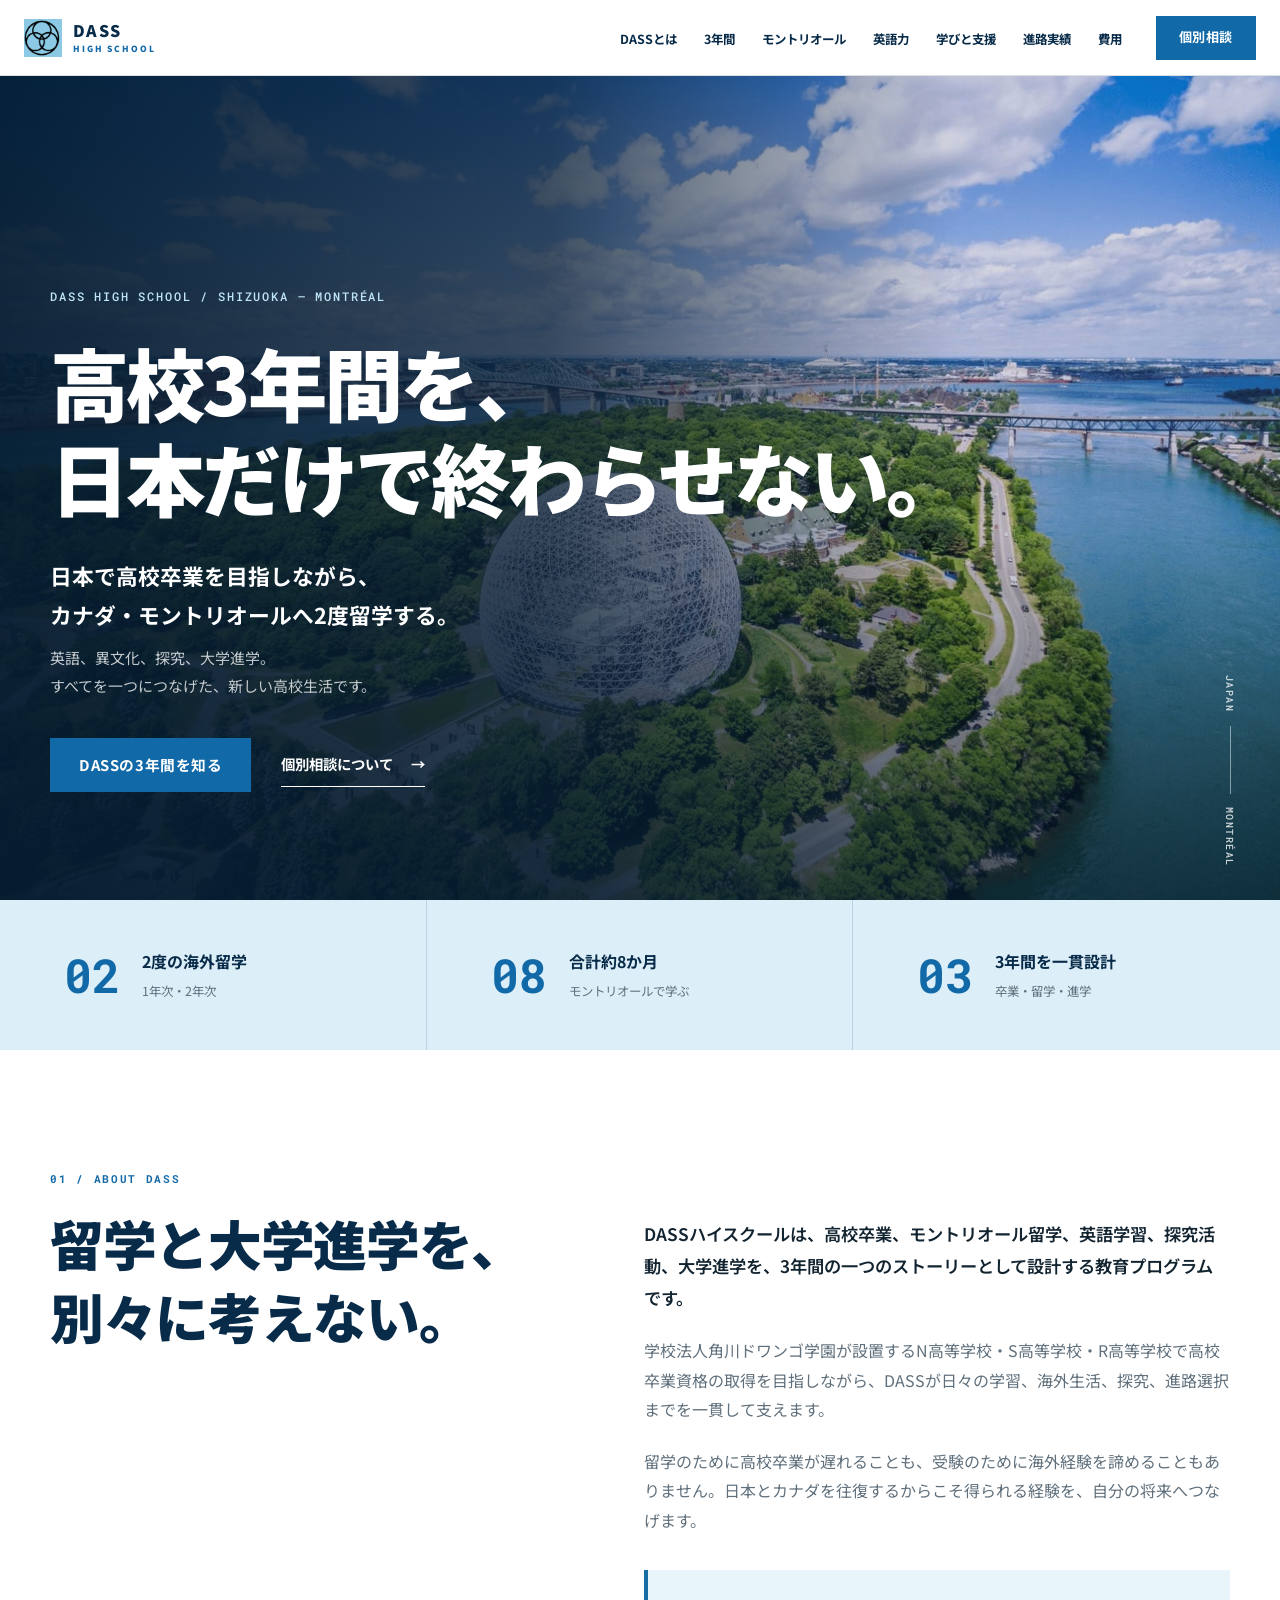
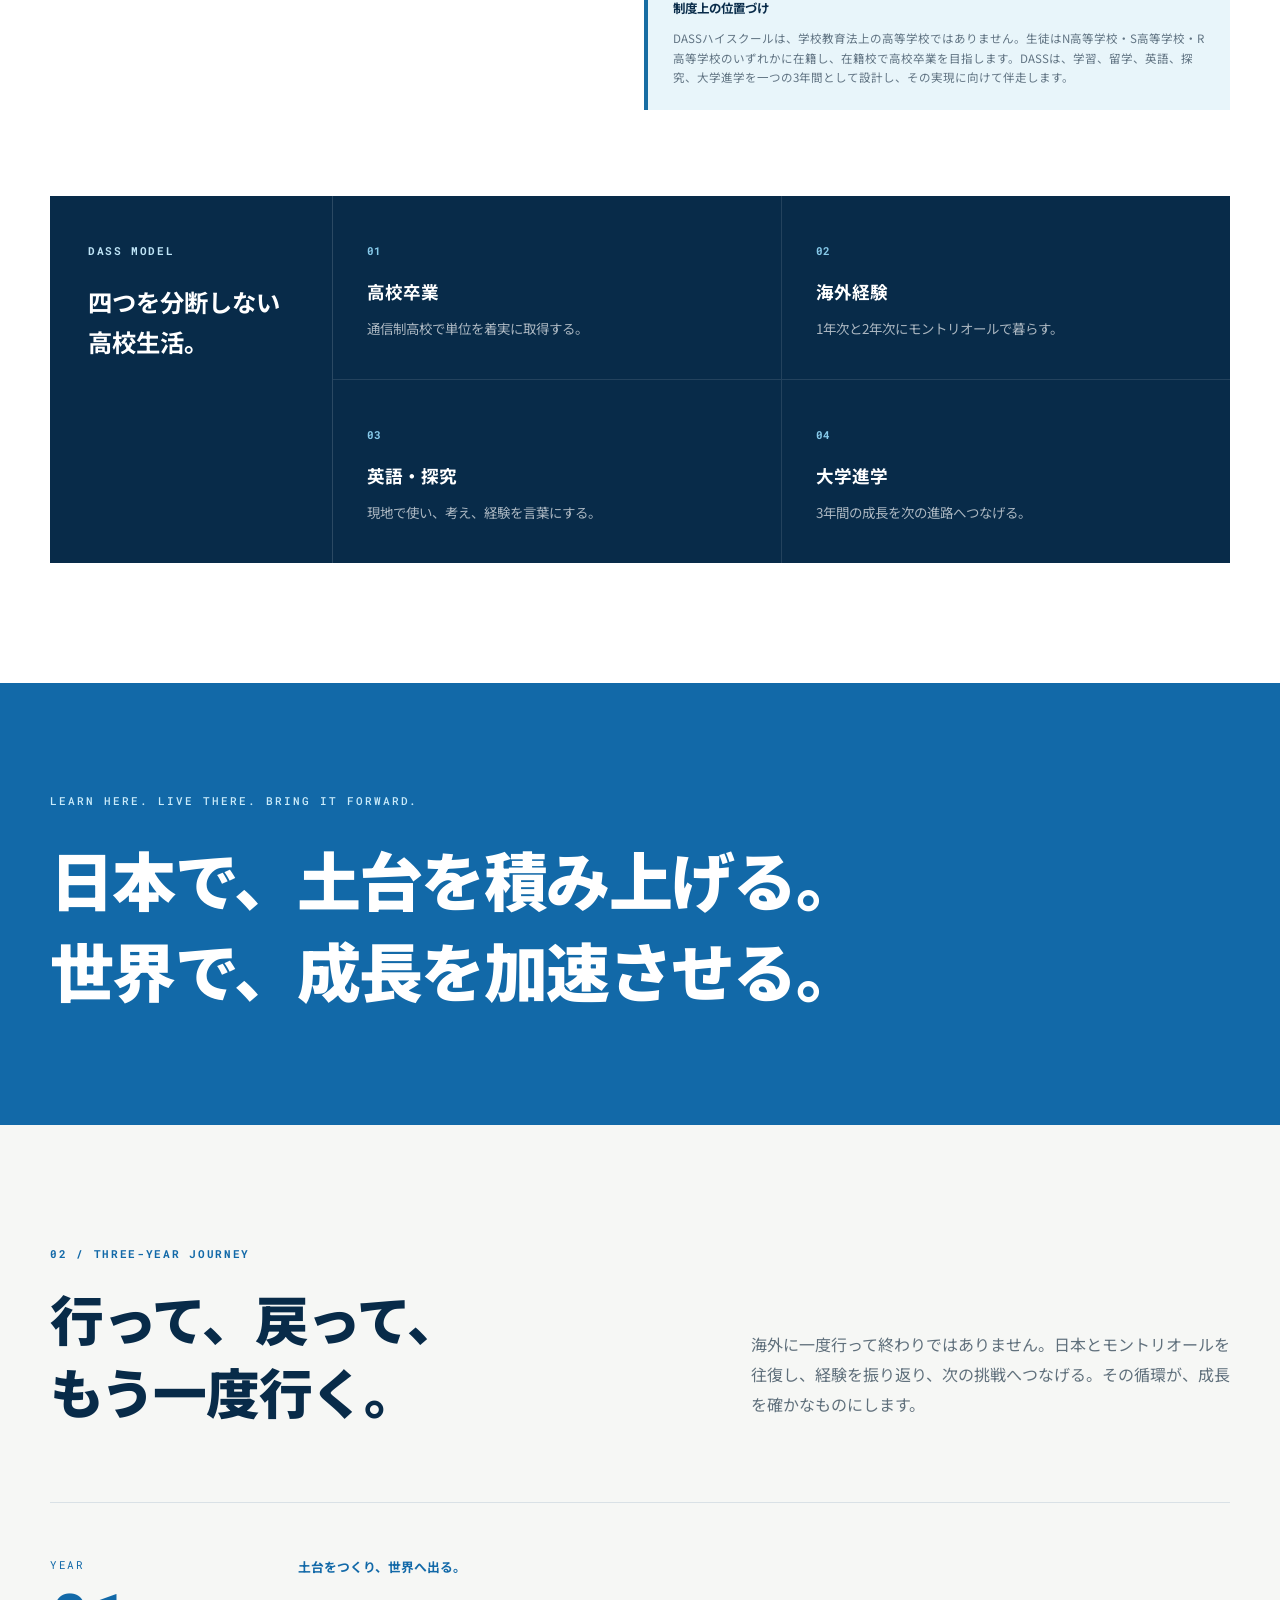
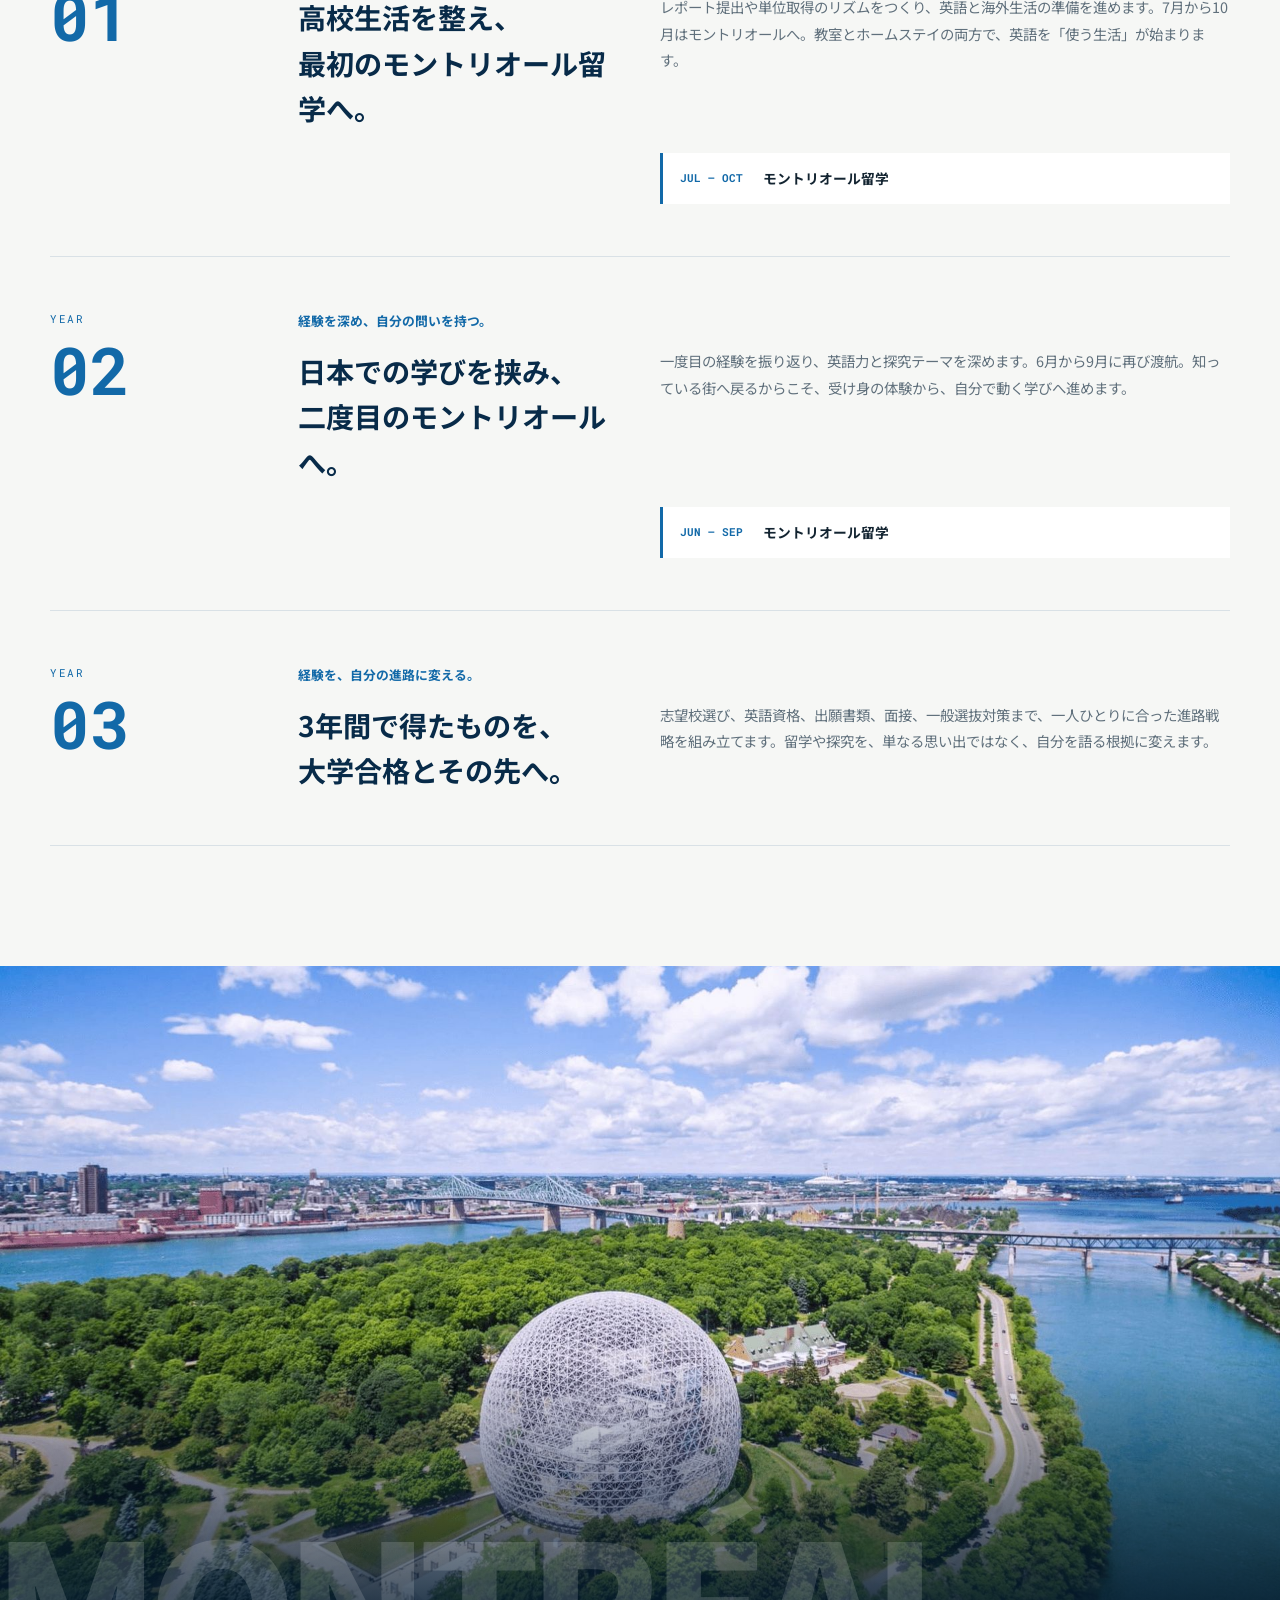
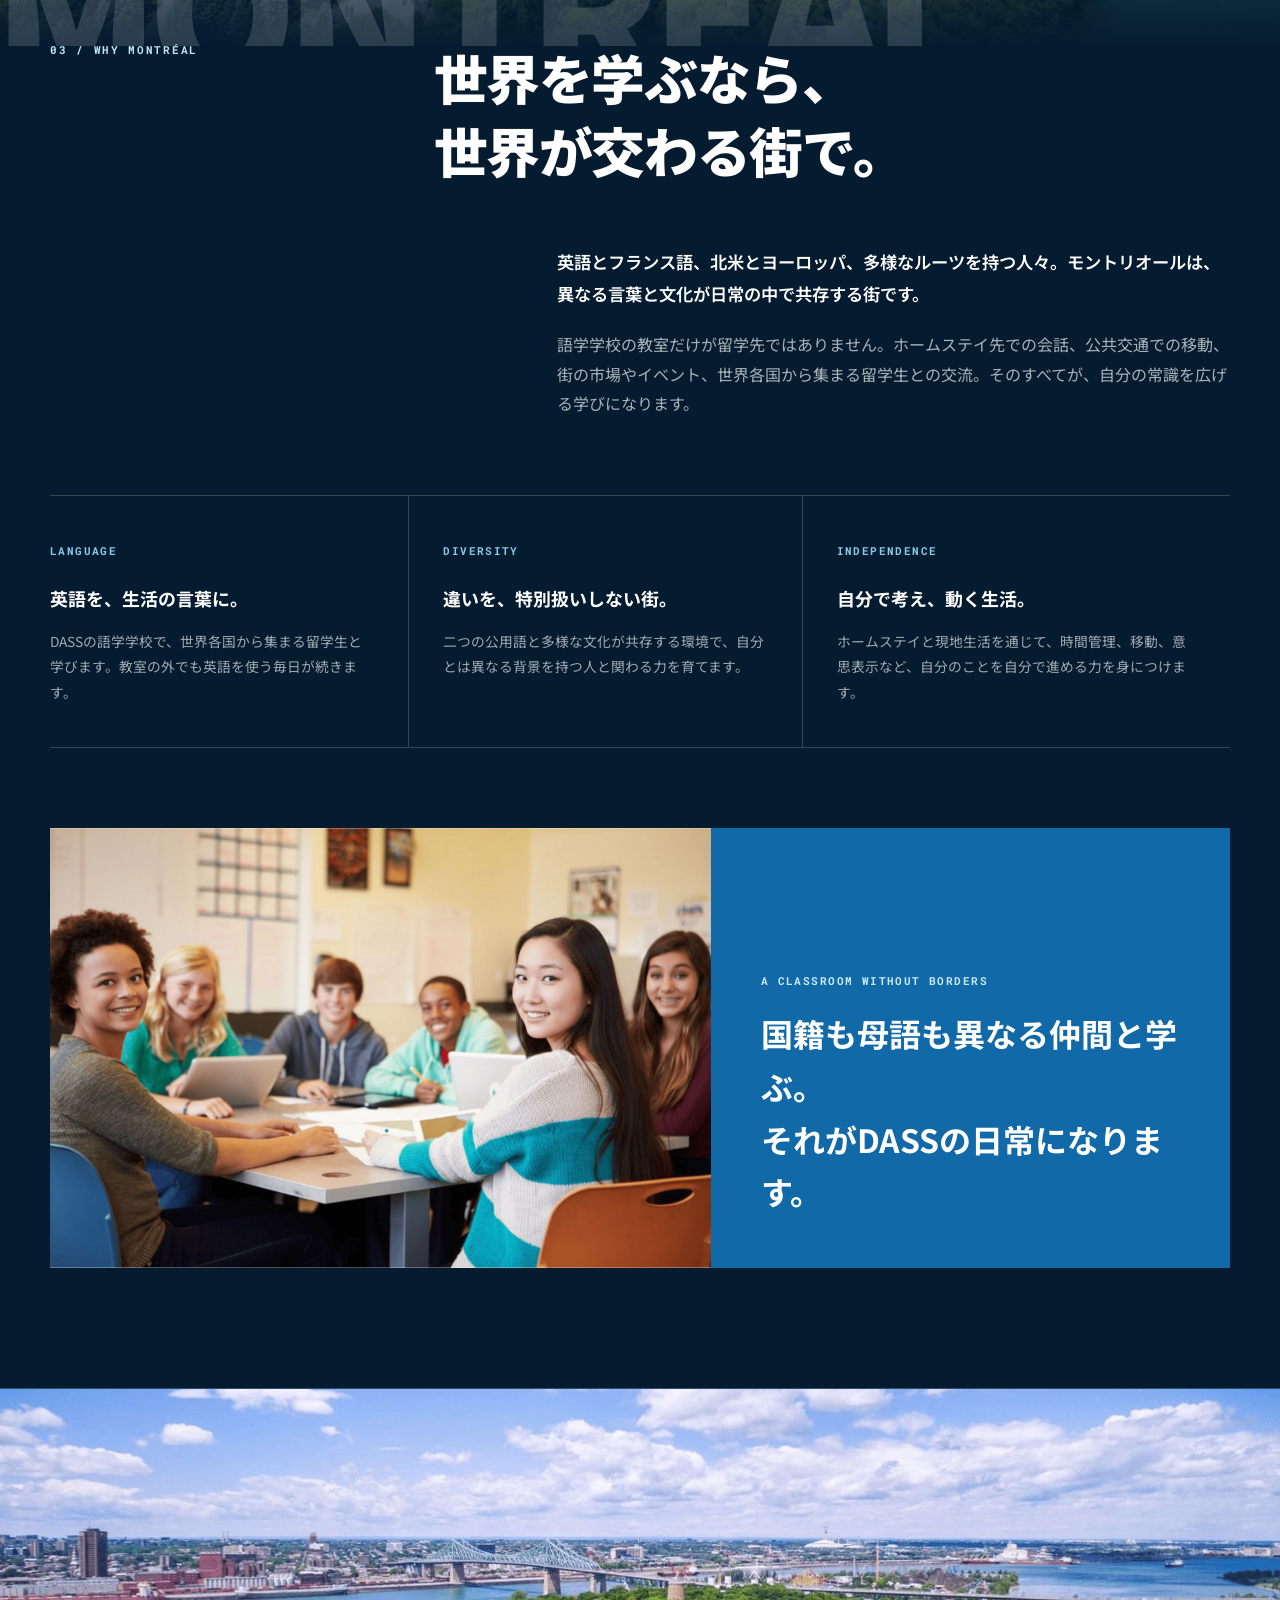
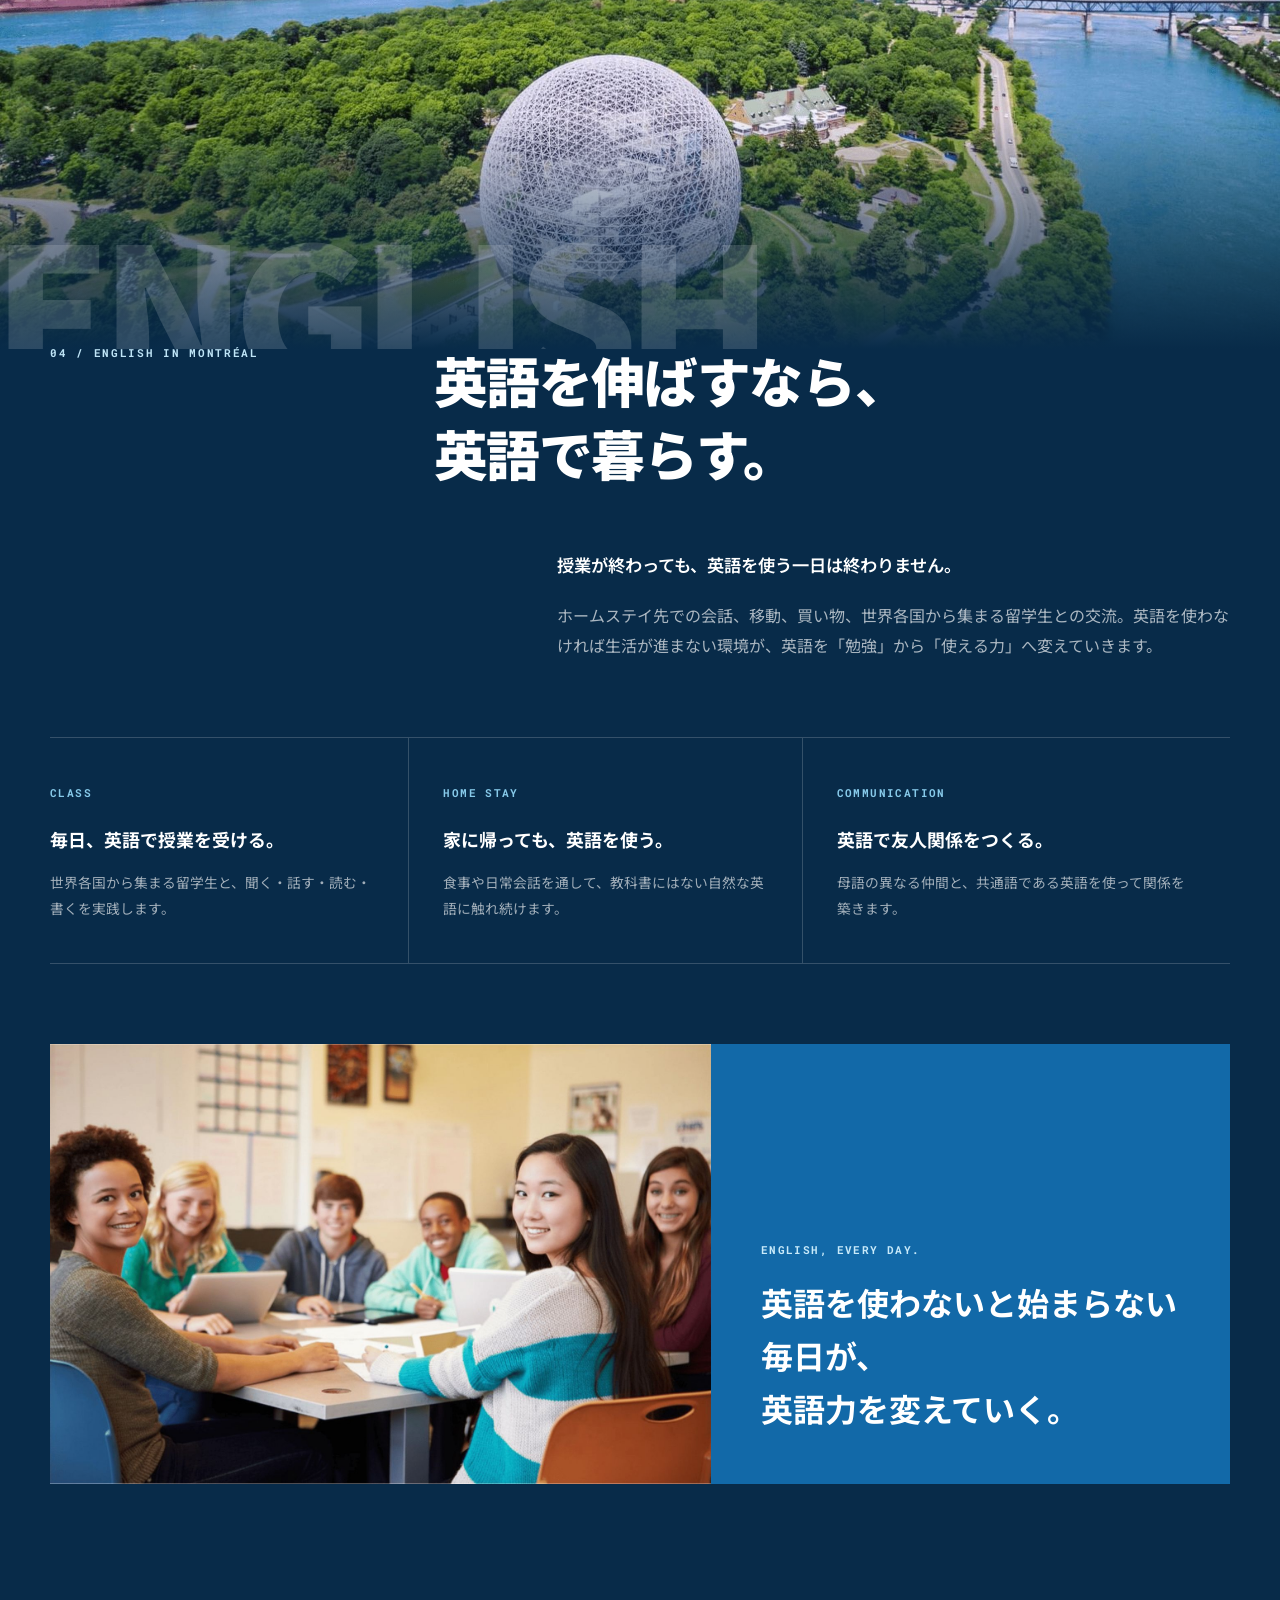
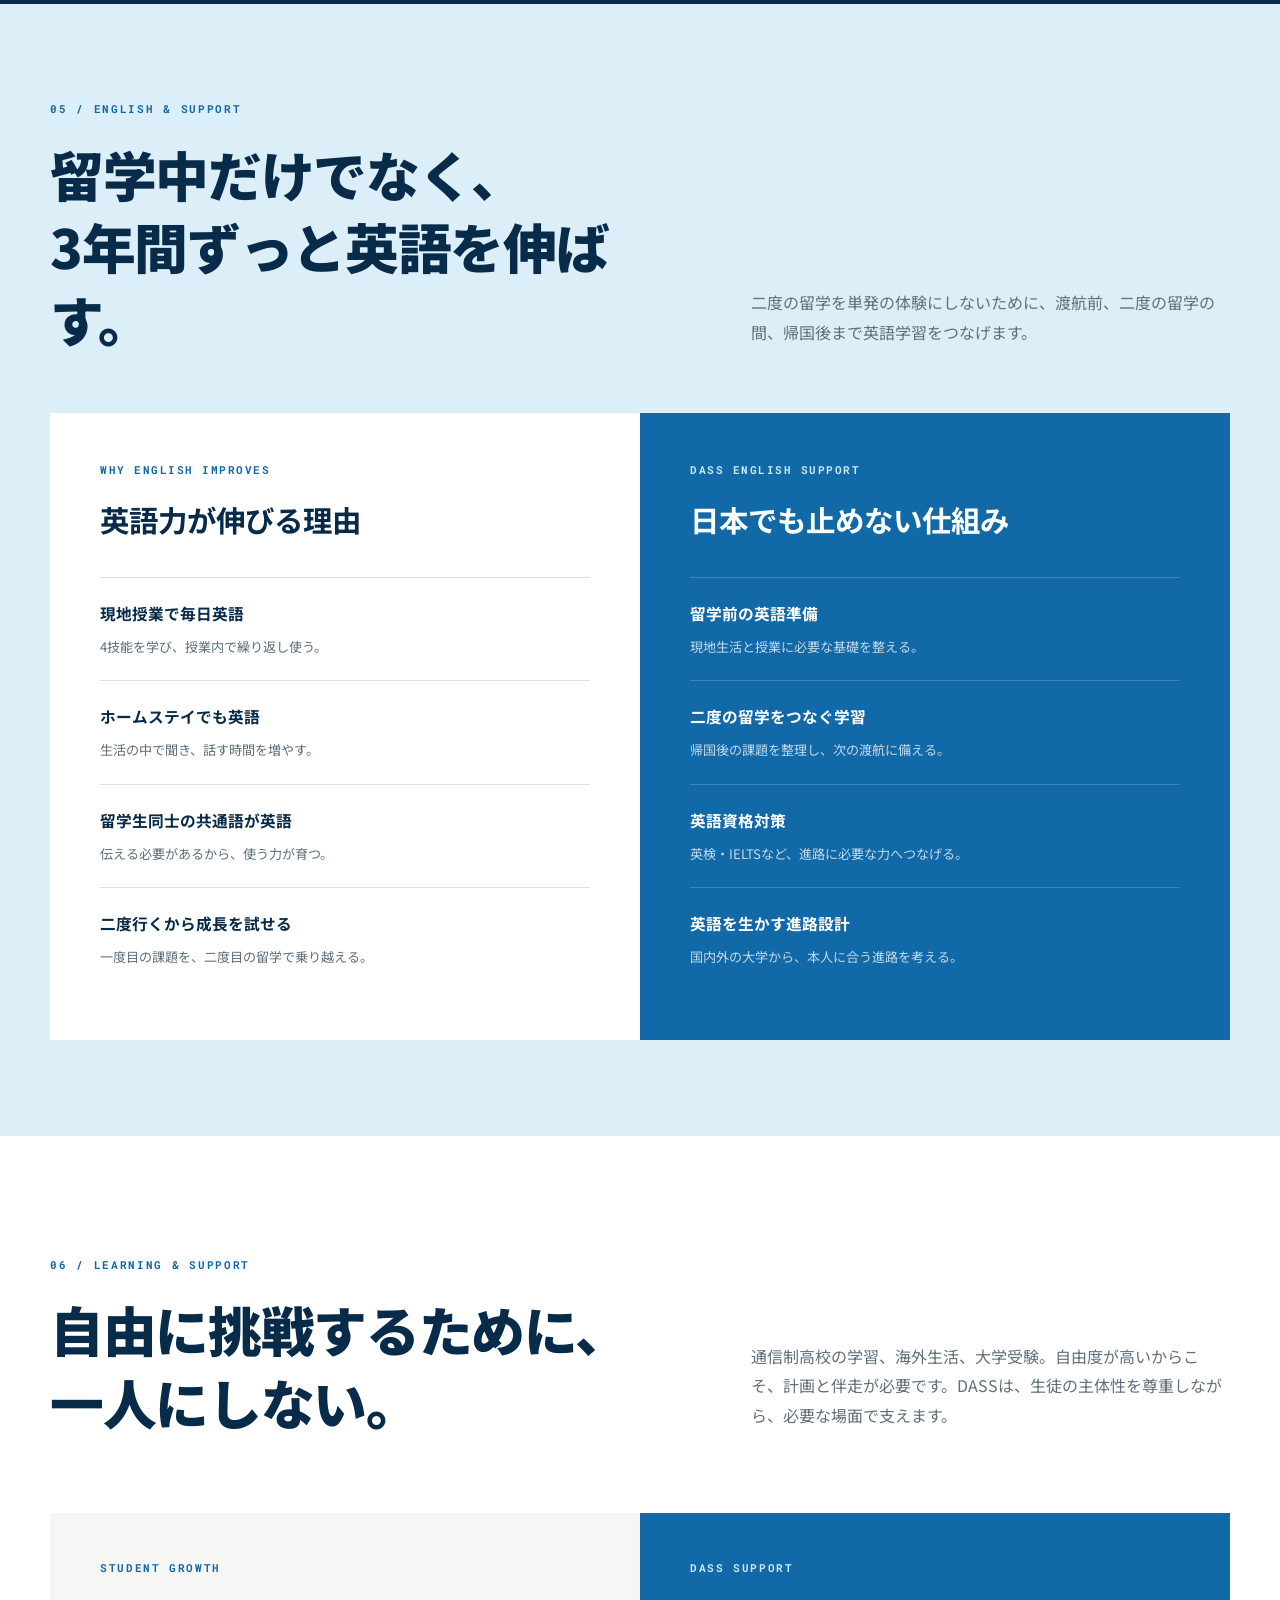
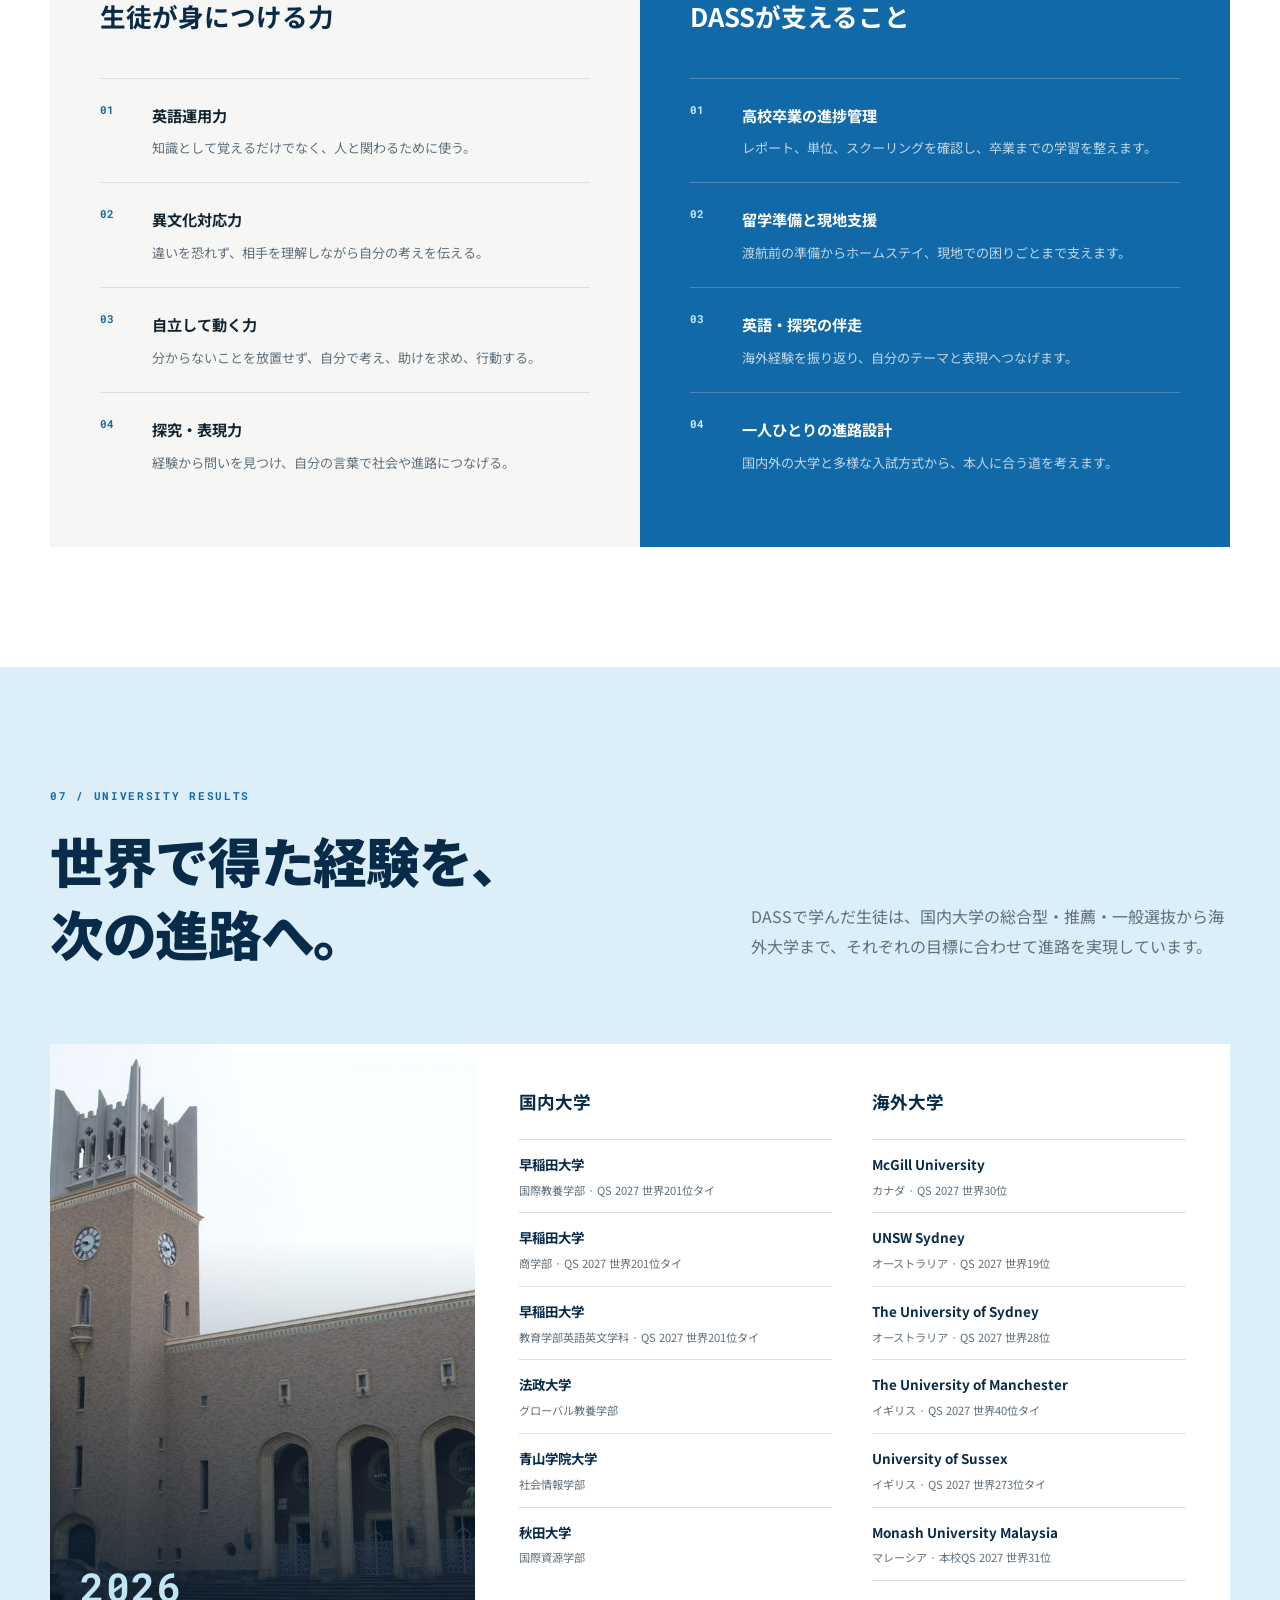
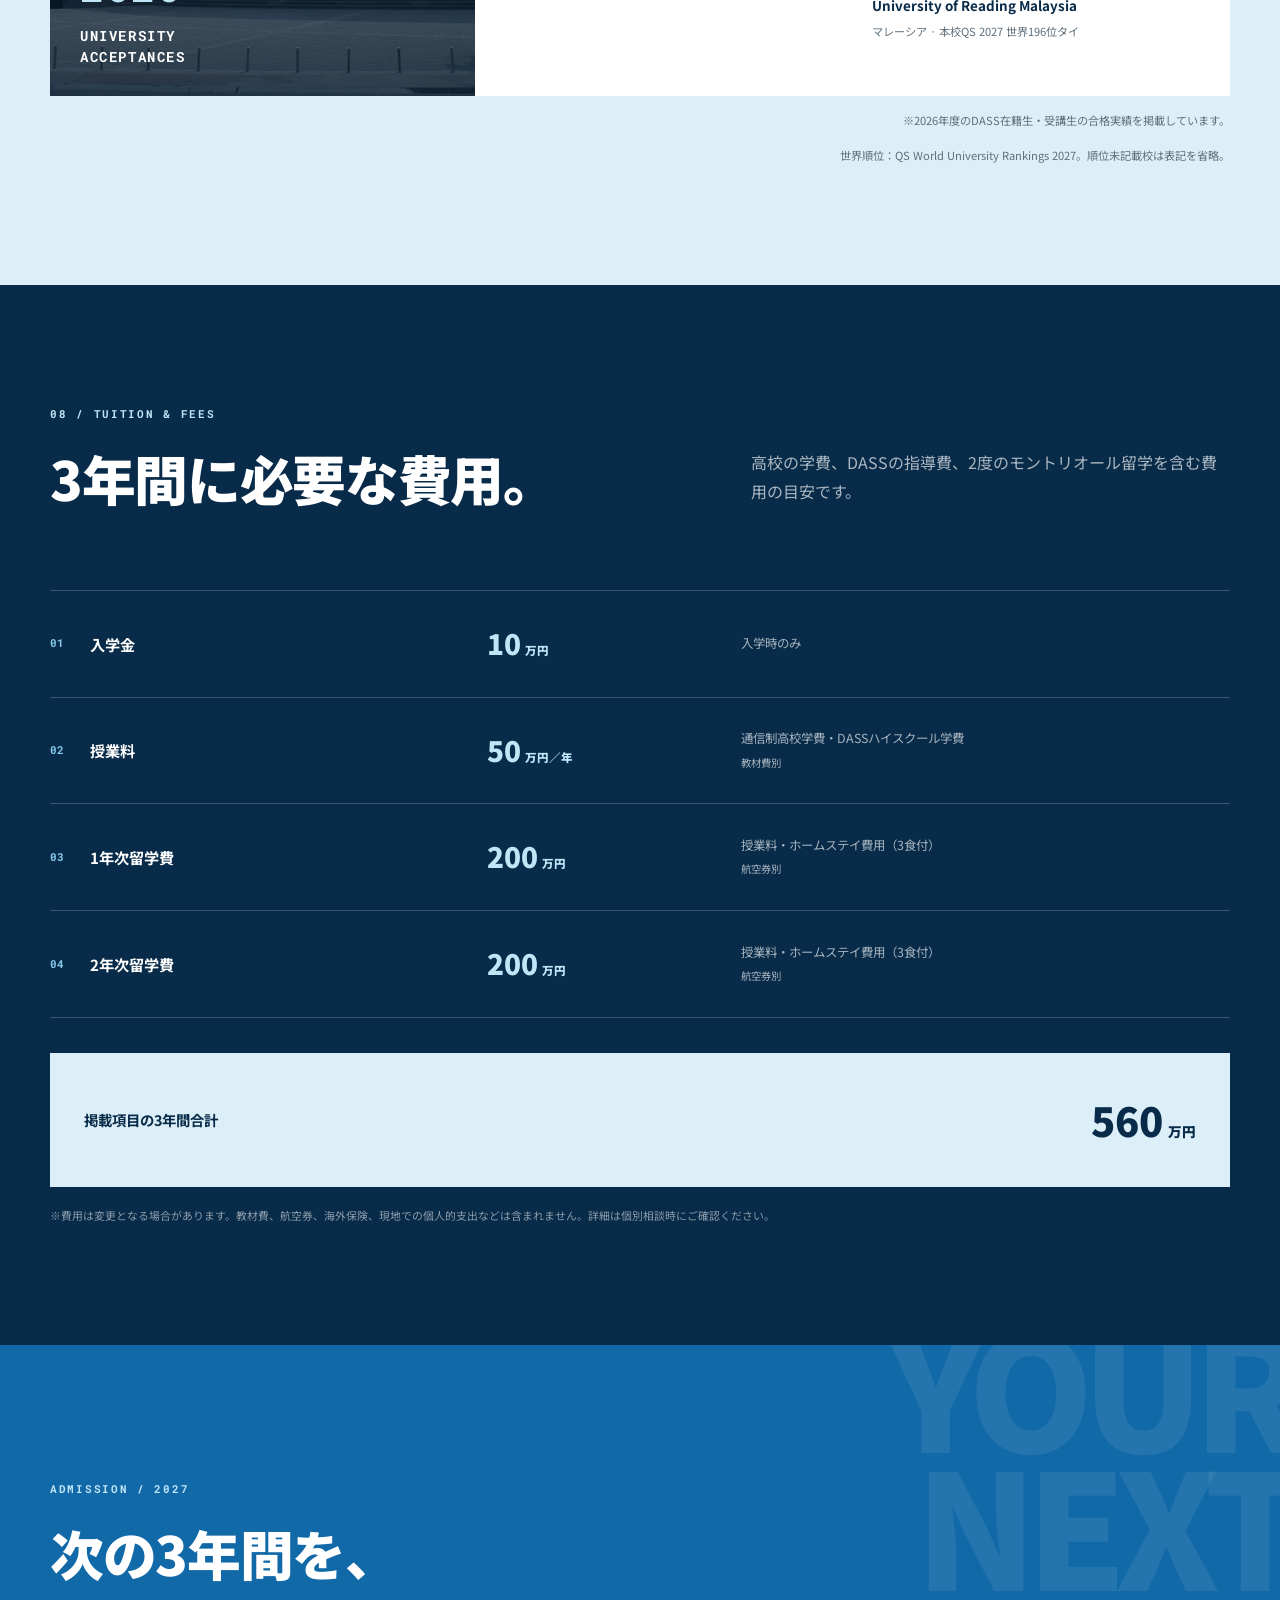
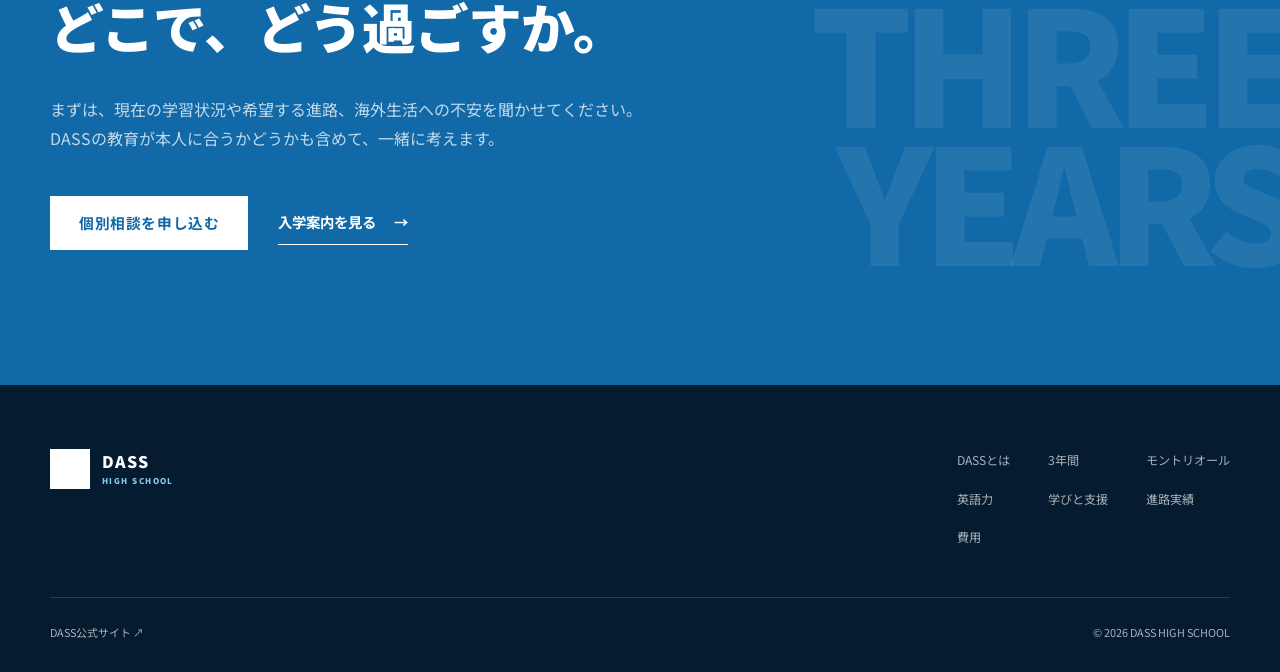
==== commit 4e275afb: "Add files via upload" ====
--- a/index.html
+++ b/index.html
@@ -85,6 +85,10 @@
         <p class="lead">DASSハイスクールは、高校卒業、モントリオール留学、英語学習、探究活動、大学進学を、3年間の一つのストーリーとして設計する教育プログラムです。</p>
         <p>学校法人角川ドワンゴ学園が設置するN高等学校・S高等学校・R高等学校で高校卒業資格の取得を目指しながら、DASSが日々の学習、海外生活、探究、進路選択までを一貫して支えます。</p>
         <p>留学のために高校卒業が遅れることも、受験のために海外経験を諦めることもありません。日本とカナダを往復するからこそ得られる経験を、自分の将来へつなげます。</p>
+        <div class="legal-note">
+          <strong>制度上の位置づけ</strong>
+          <p>DASSハイスクールは、学校教育法上の高等学校ではありません。生徒はN高等学校・S高等学校・R高等学校のいずれかに在籍し、在籍校で高校卒業を目指します。DASSは、学習、留学、英語、探究、大学進学を一つの3年間として設計し、その実現に向けて伴走します。</p>
+        </div>
       </div>
     </div>
 
--- a/css/proposal.css
+++ b/css/proposal.css
@@ -85,6 +85,9 @@
 .about-copy { padding-top: 48px; }
 .about-copy p { color: var(--muted); margin-bottom: 22px; }
 .about-copy .lead { color: var(--ink); font-size: 1.08rem; font-weight: 600; }
+.legal-note { margin-top: 35px; padding: 22px 25px; background: #e8f5fa; border-left: 4px solid #176da3; }
+.legal-note strong { color: #082b49; font-size: .78rem; }
+.legal-note p { margin: 7px 0 0; color: #617483; font-size: .72rem; line-height: 1.7; }
 
 .dass-model { margin-top: 86px; display: grid; grid-template-columns: .72fr 2.28fr; background: var(--navy); color: var(--white); }
 .model-title { padding: 50px 38px; border-right: 1px solid rgba(255,255,255,.14); }
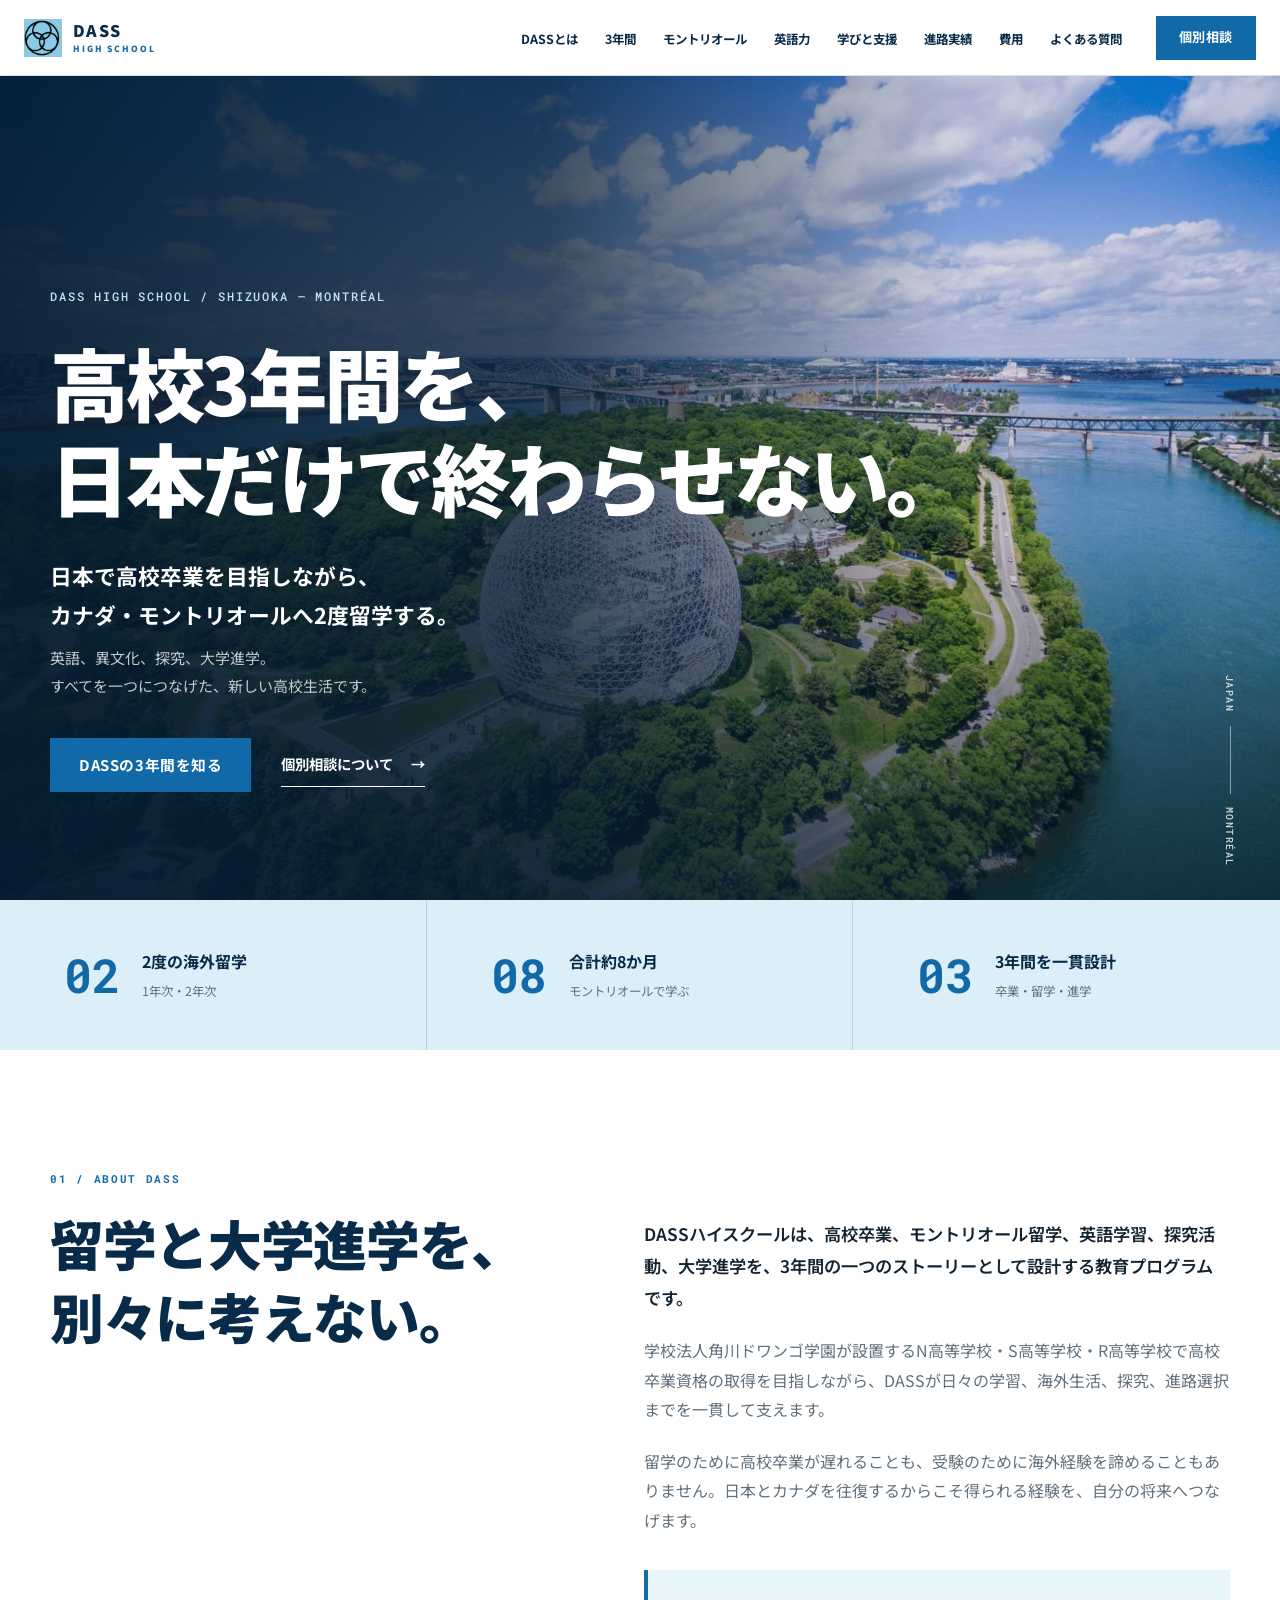
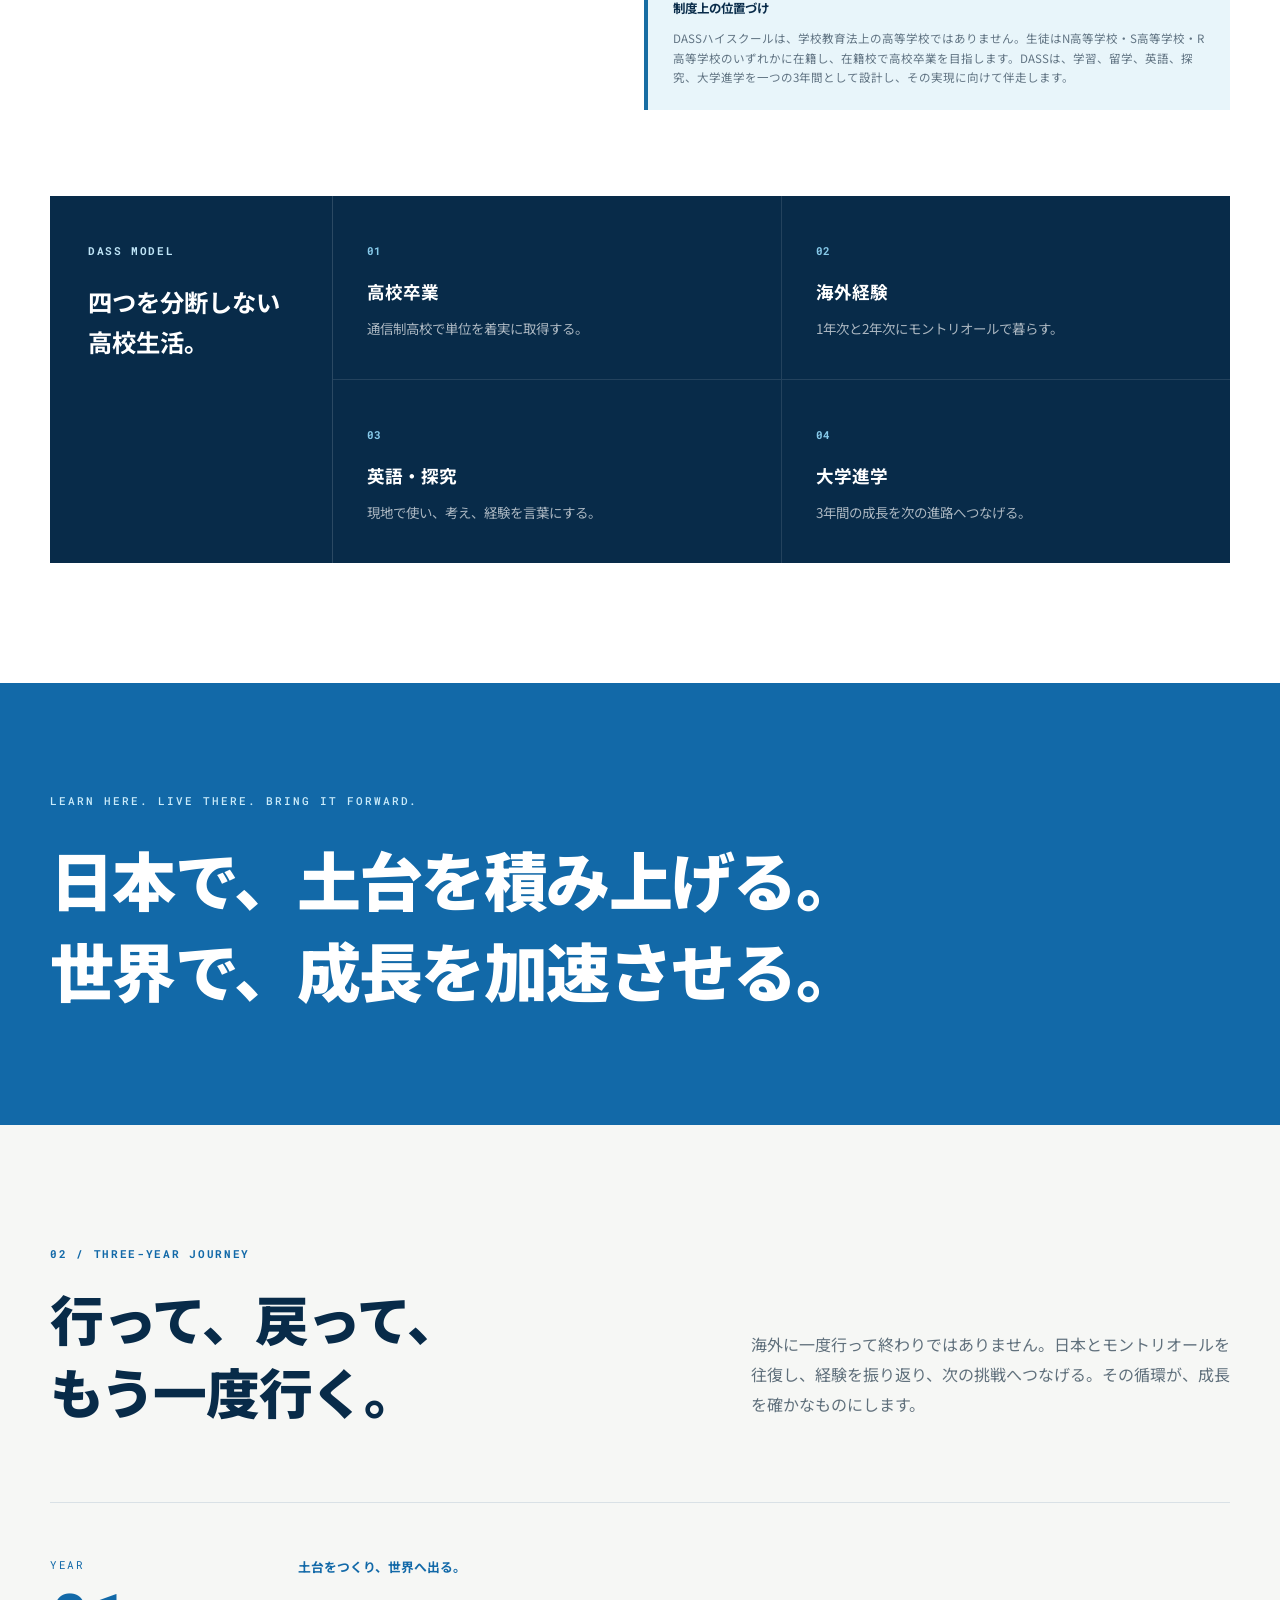
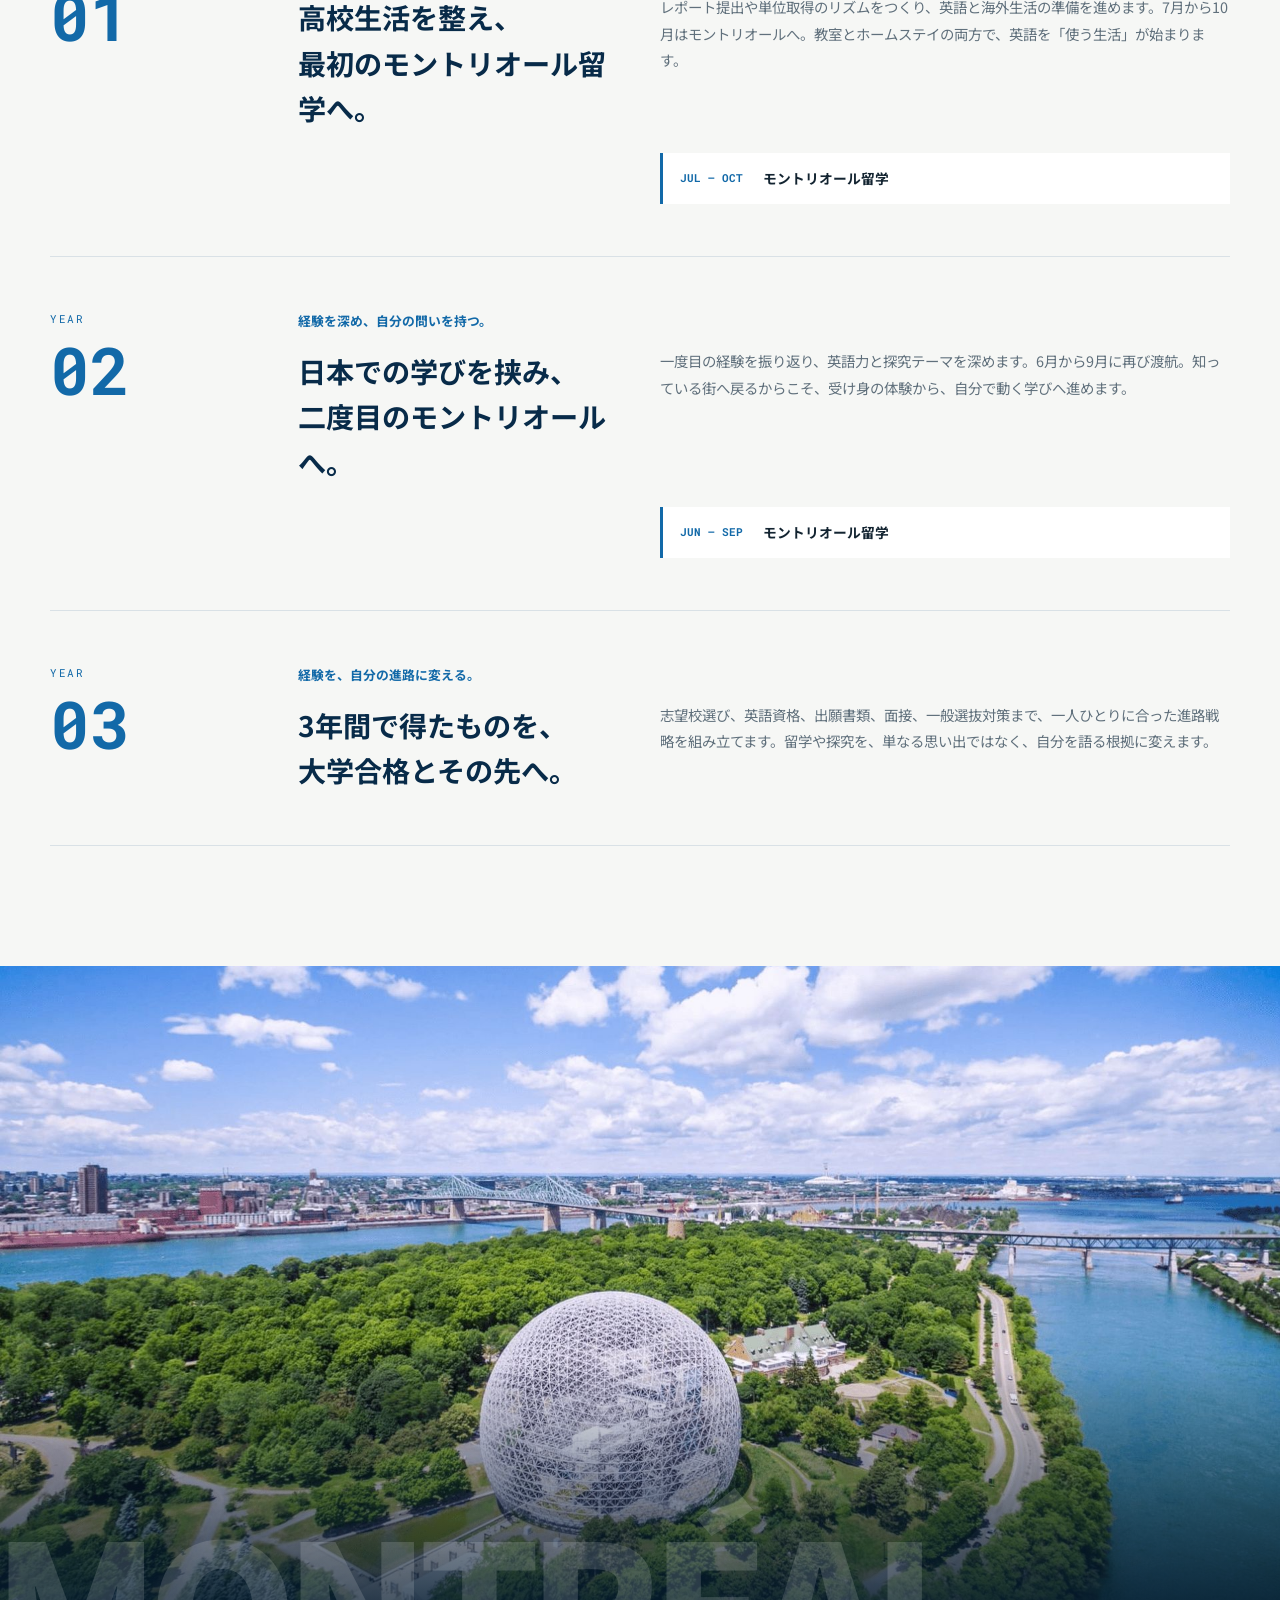
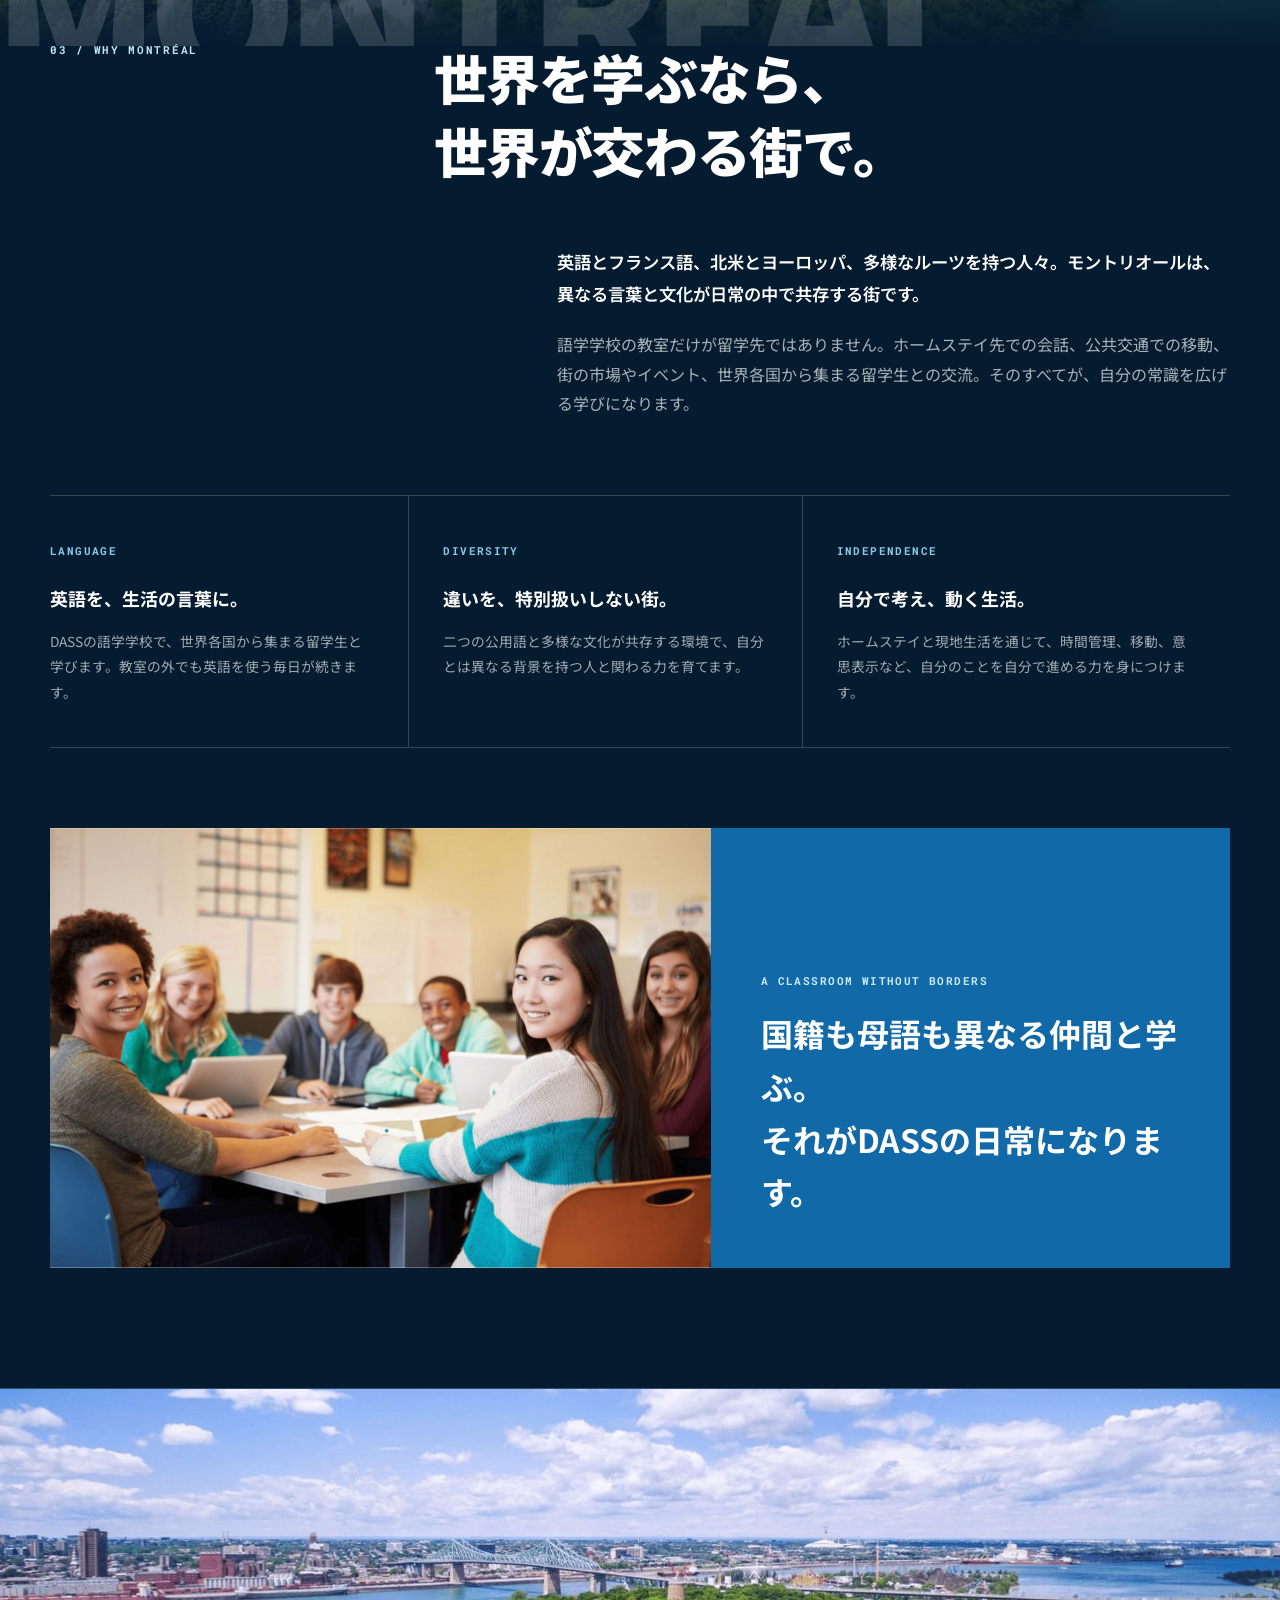
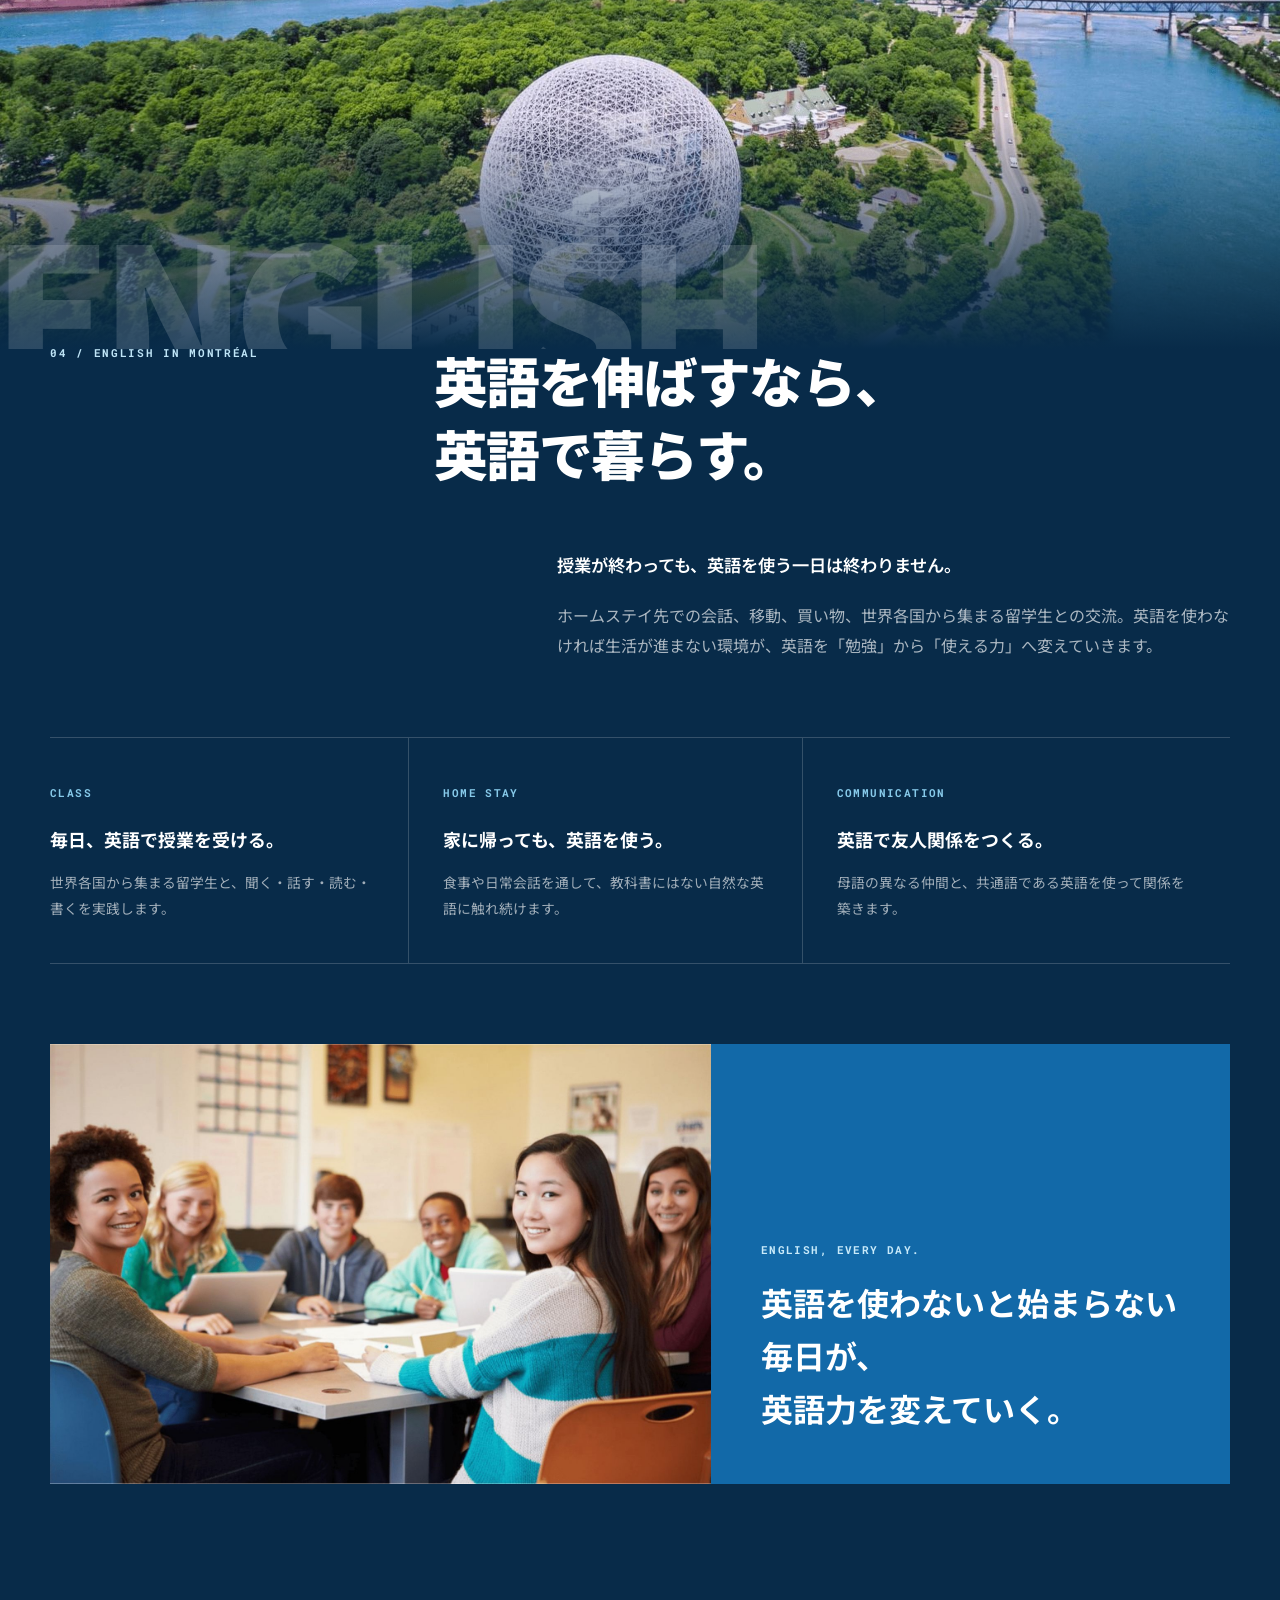
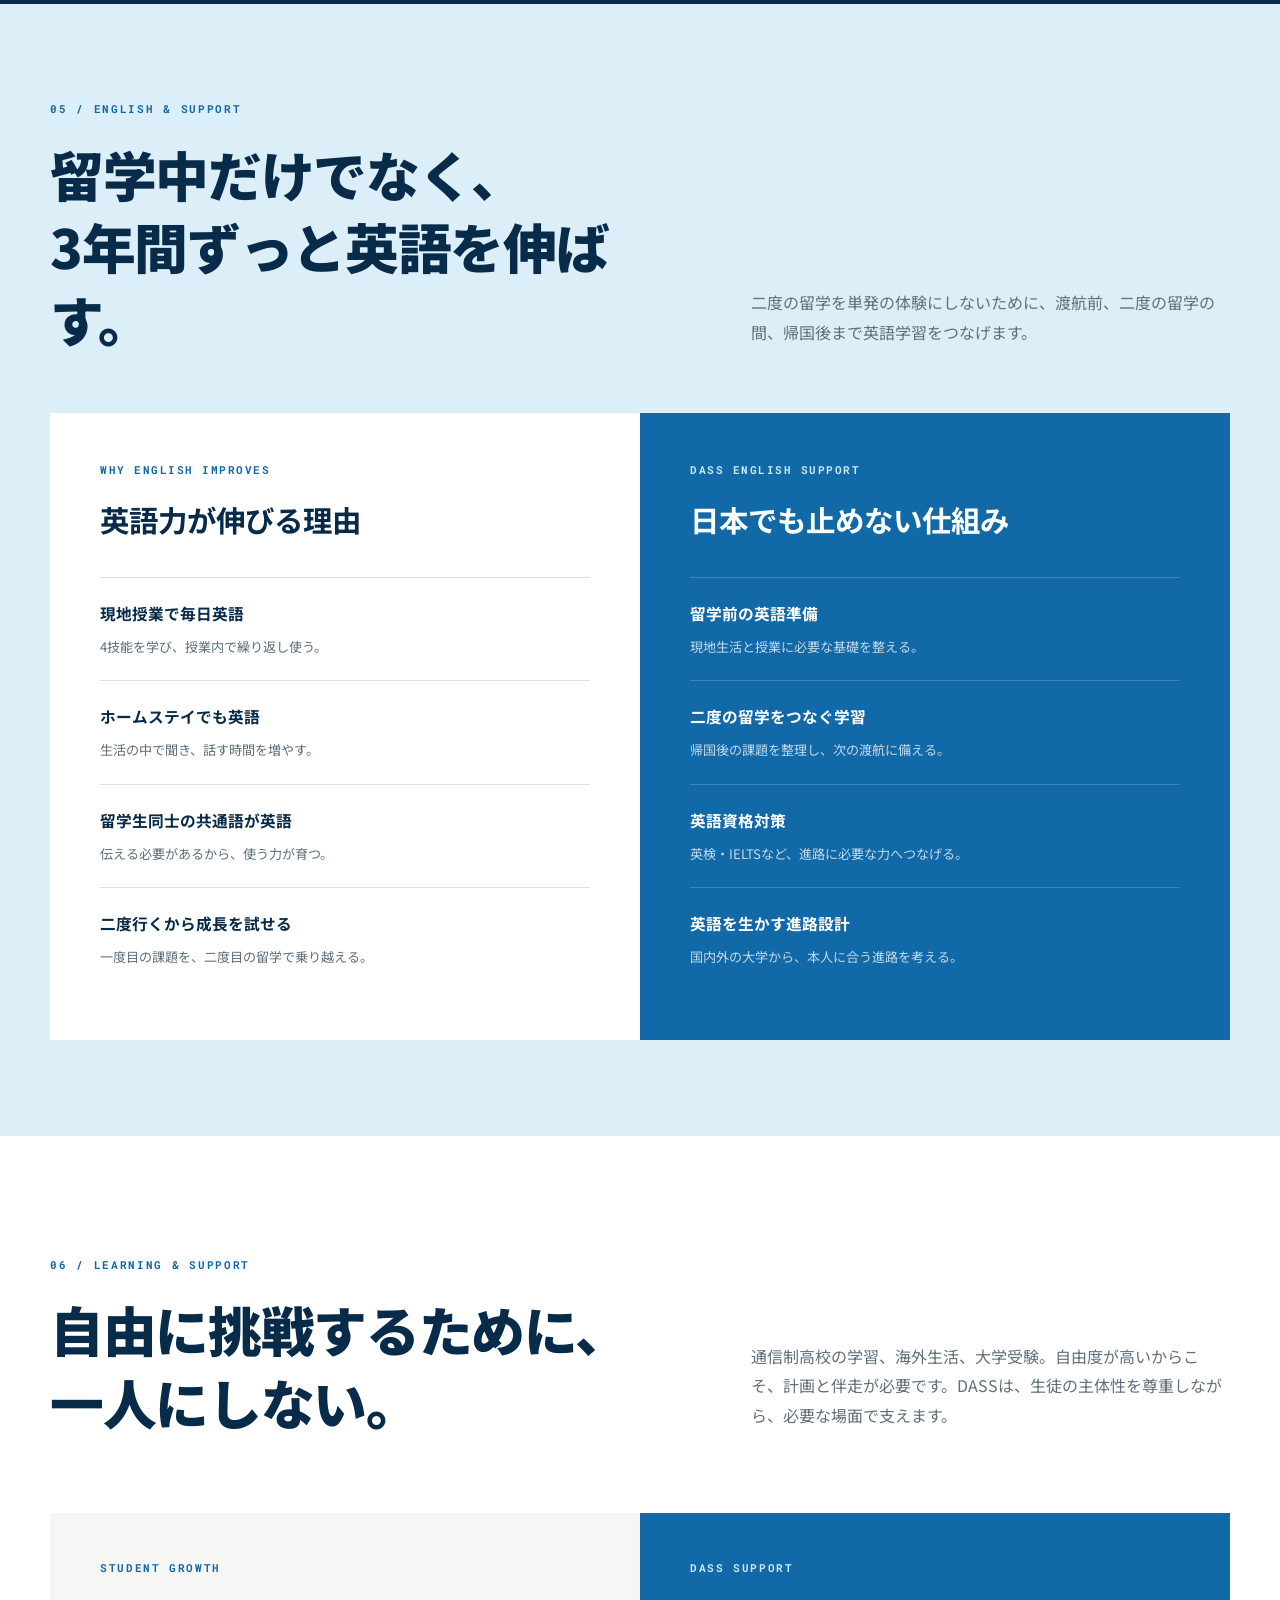
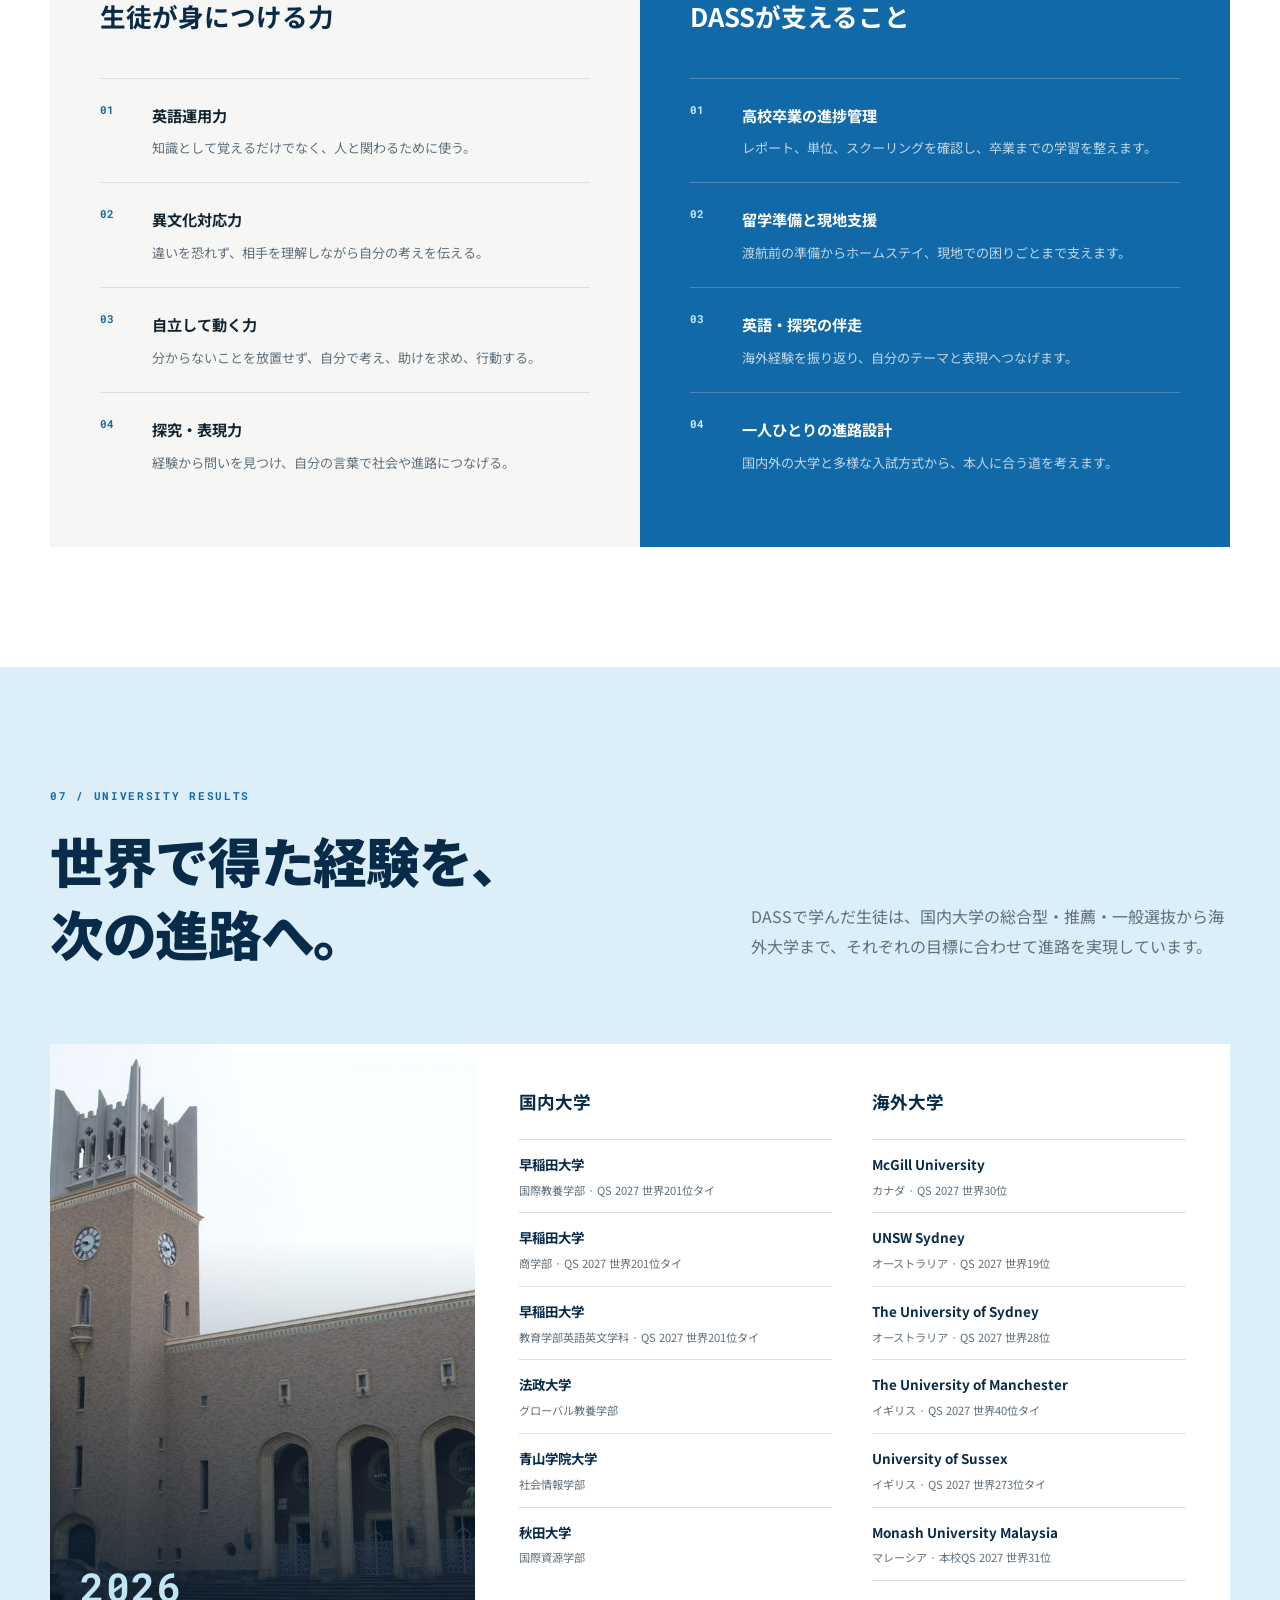
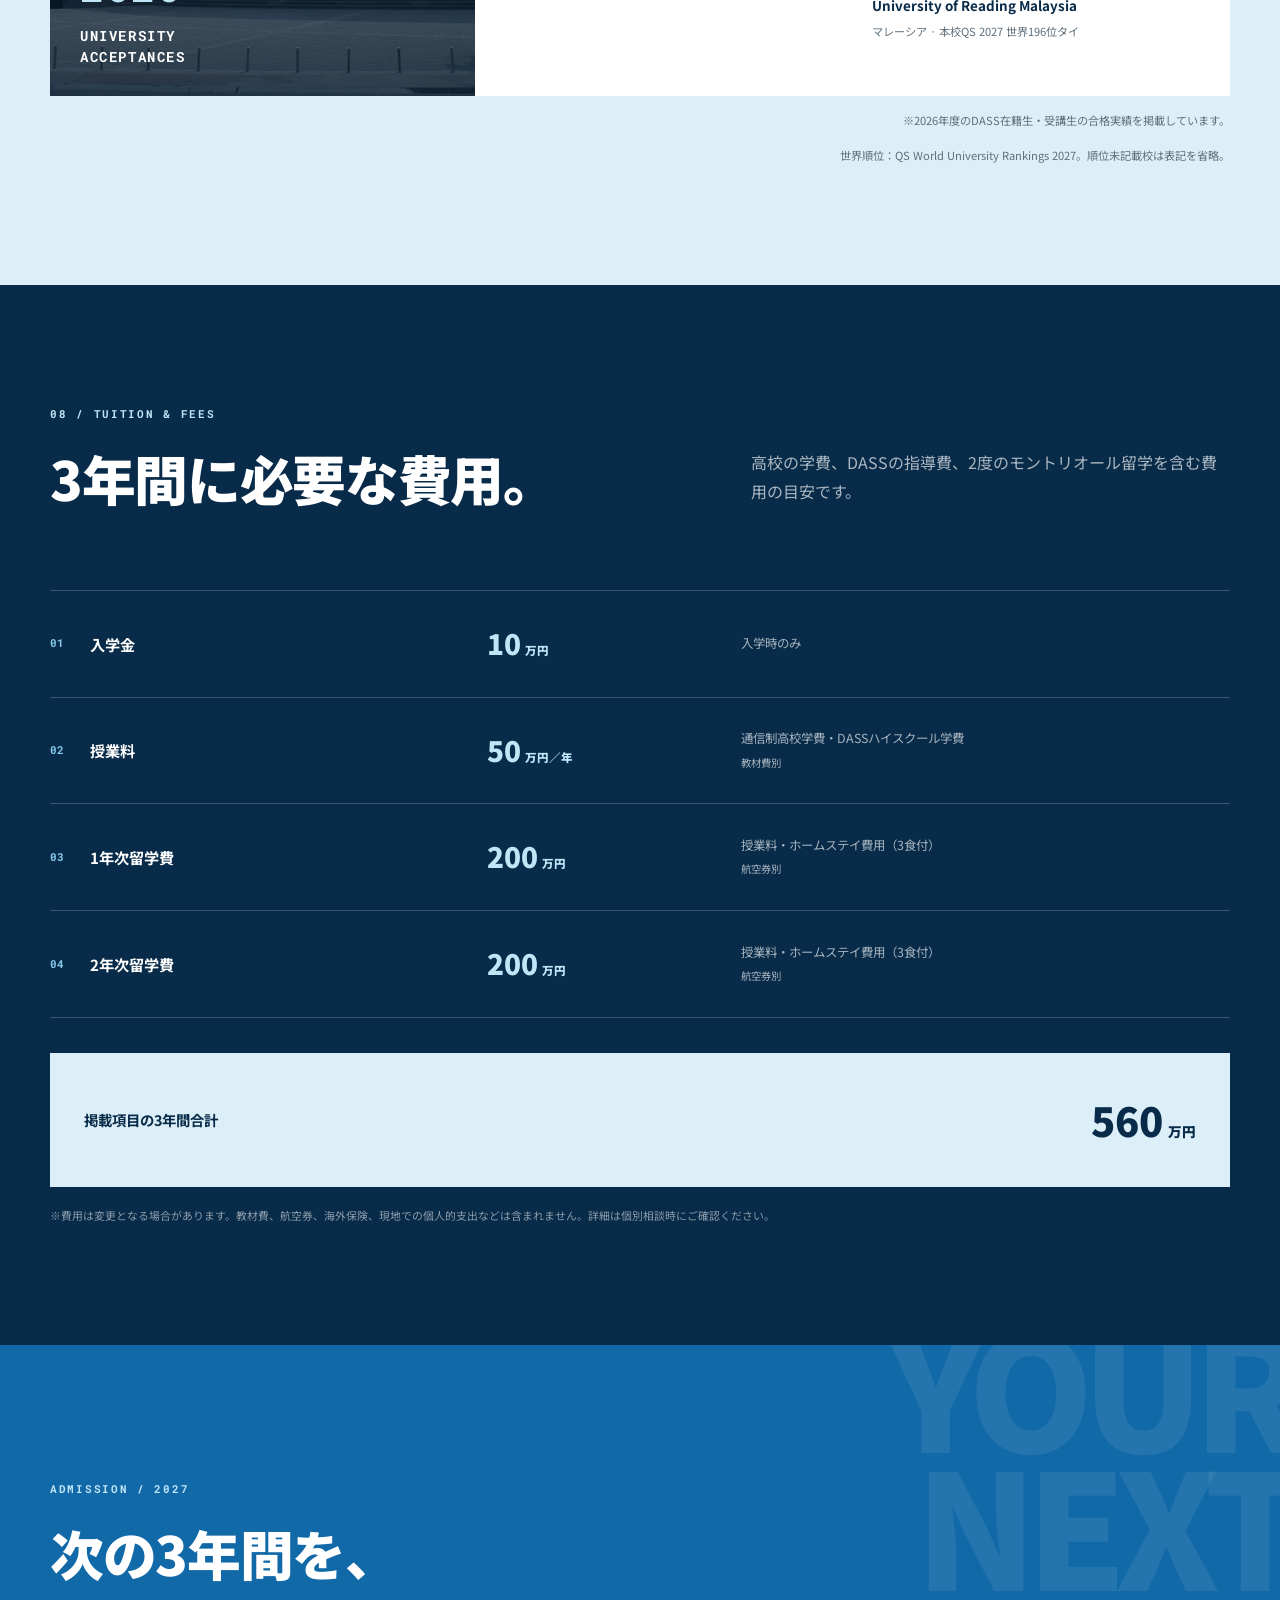
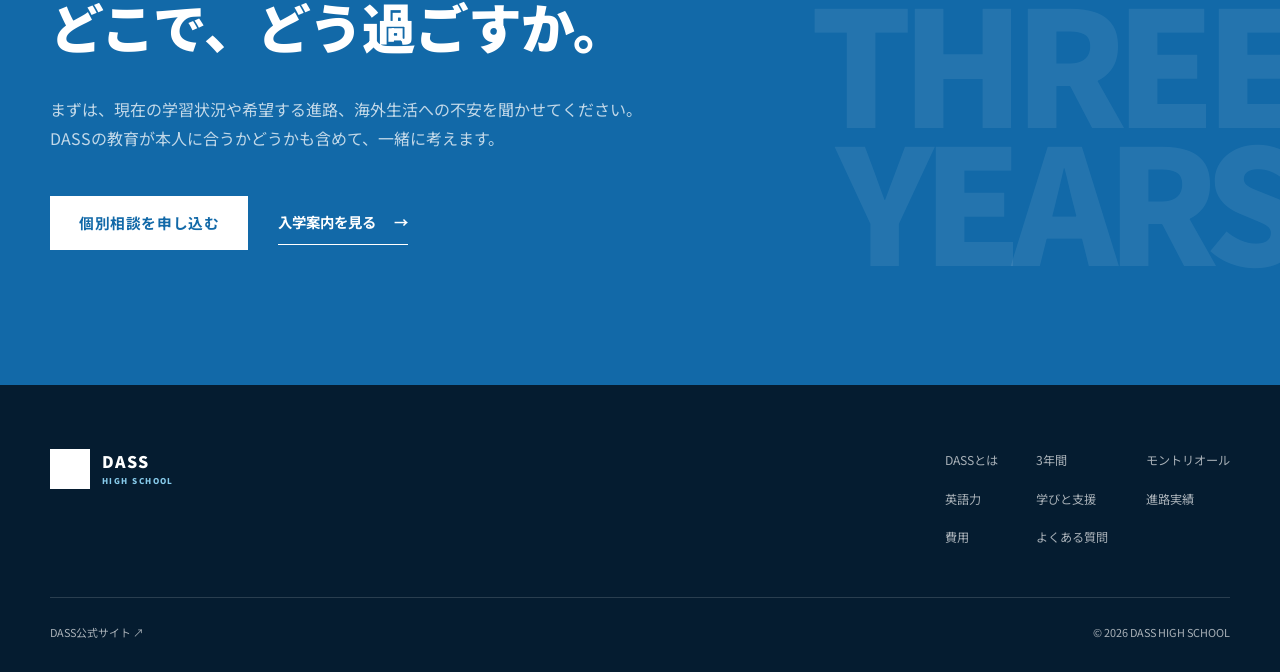
==== commit 548f585d: "Add files via upload" ====
--- a/index.html
+++ b/index.html
@@ -31,6 +31,7 @@
         <li><a href="#support">学びと支援</a></li>
         <li><a href="#results">進路実績</a></li>
         <li><a href="#fee">費用</a></li>
+        <li><a href="faq.html">よくある質問</a></li>
       </ul>
       <a href="https://pro.form-mailer.jp/fms/42119f23310146" class="button button-small" target="_blank" rel="noopener">個別相談</a>
     </nav>
@@ -351,7 +352,7 @@
   <div class="container footer-main">
     <a href="#top" class="footer-brand"><img src="images/dass-mark-white.png" alt="" width="40" height="40"><span>DASS <small>HIGH SCHOOL</small></span></a>
     <nav aria-label="フッターナビゲーション">
-      <a href="#about">DASSとは</a><a href="#journey">3年間</a><a href="#montreal">モントリオール</a><a href="#english">英語力</a><a href="#support">学びと支援</a><a href="#results">進路実績</a><a href="#fee">費用</a>
+      <a href="#about">DASSとは</a><a href="#journey">3年間</a><a href="#montreal">モントリオール</a><a href="#english">英語力</a><a href="#support">学びと支援</a><a href="#results">進路実績</a><a href="#fee">費用</a><a href="faq.html">よくある質問</a>
     </nav>
   </div>
   <div class="container footer-bottom">
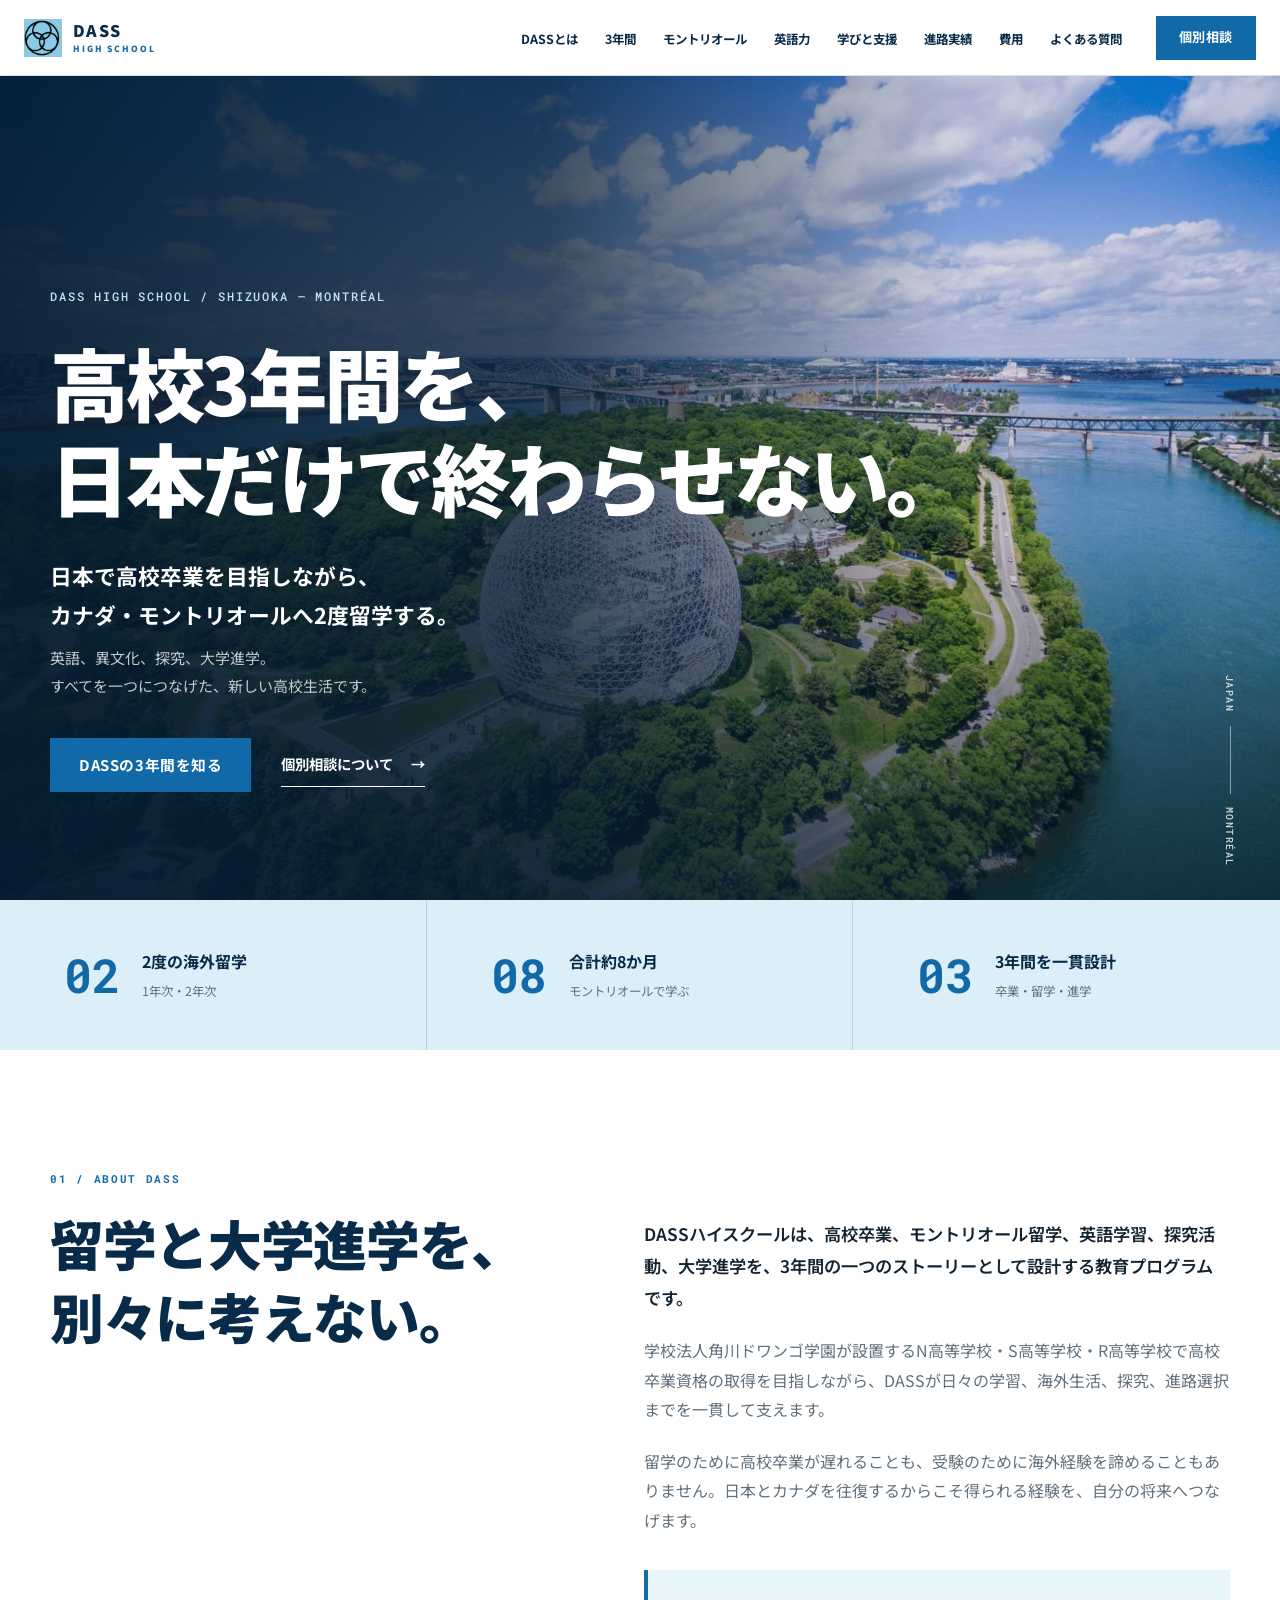
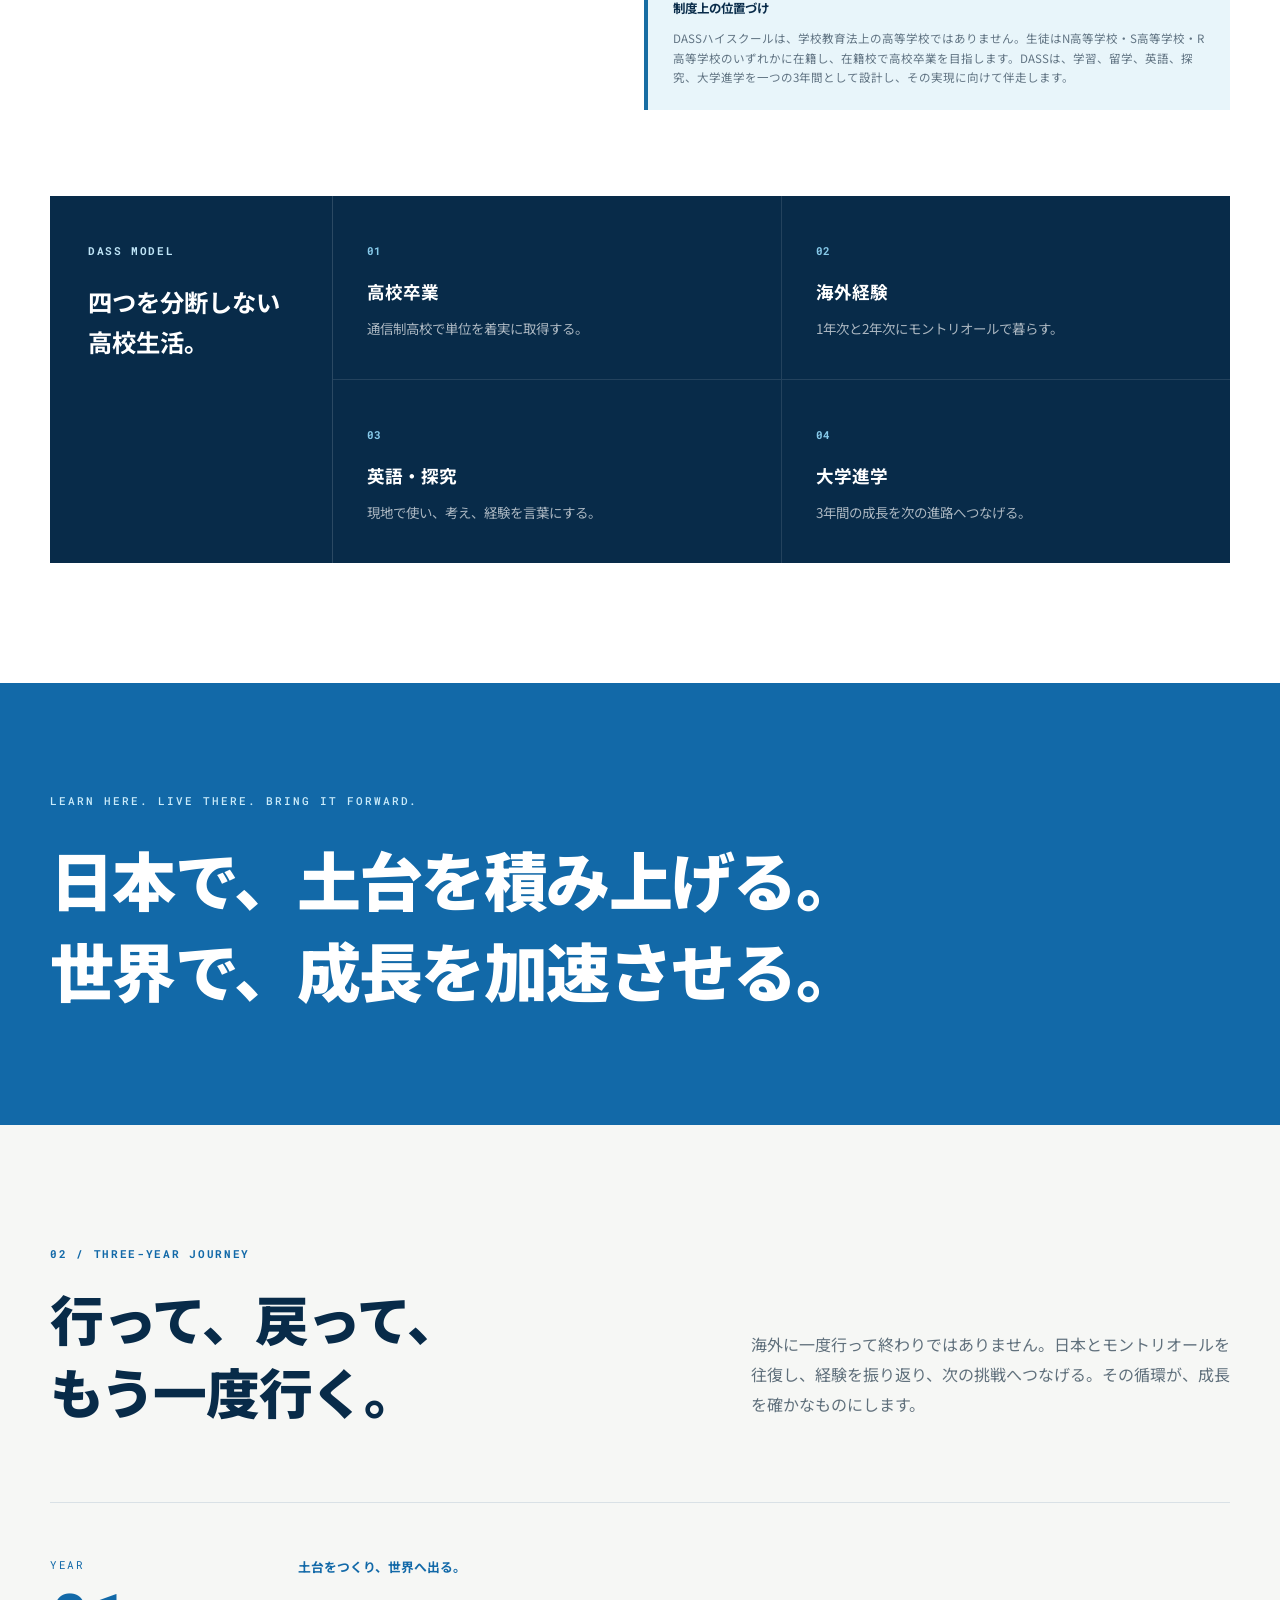
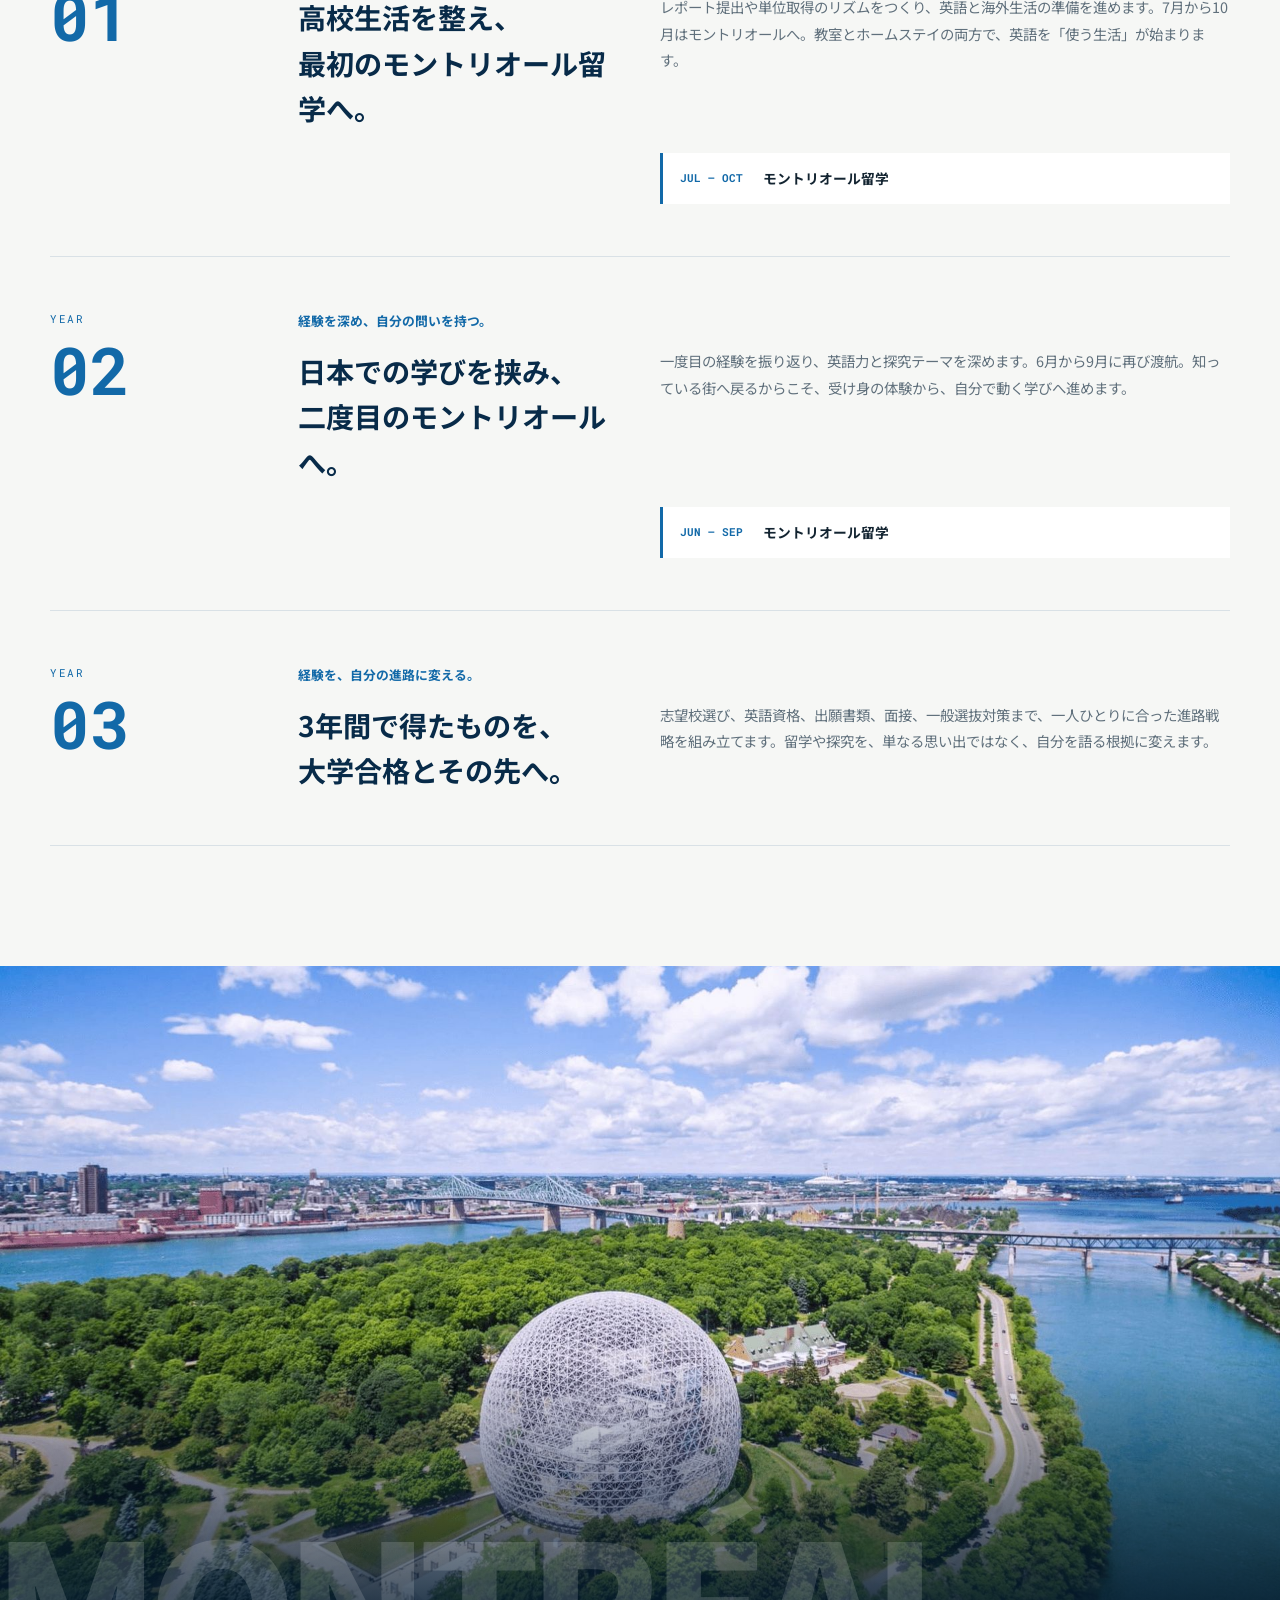
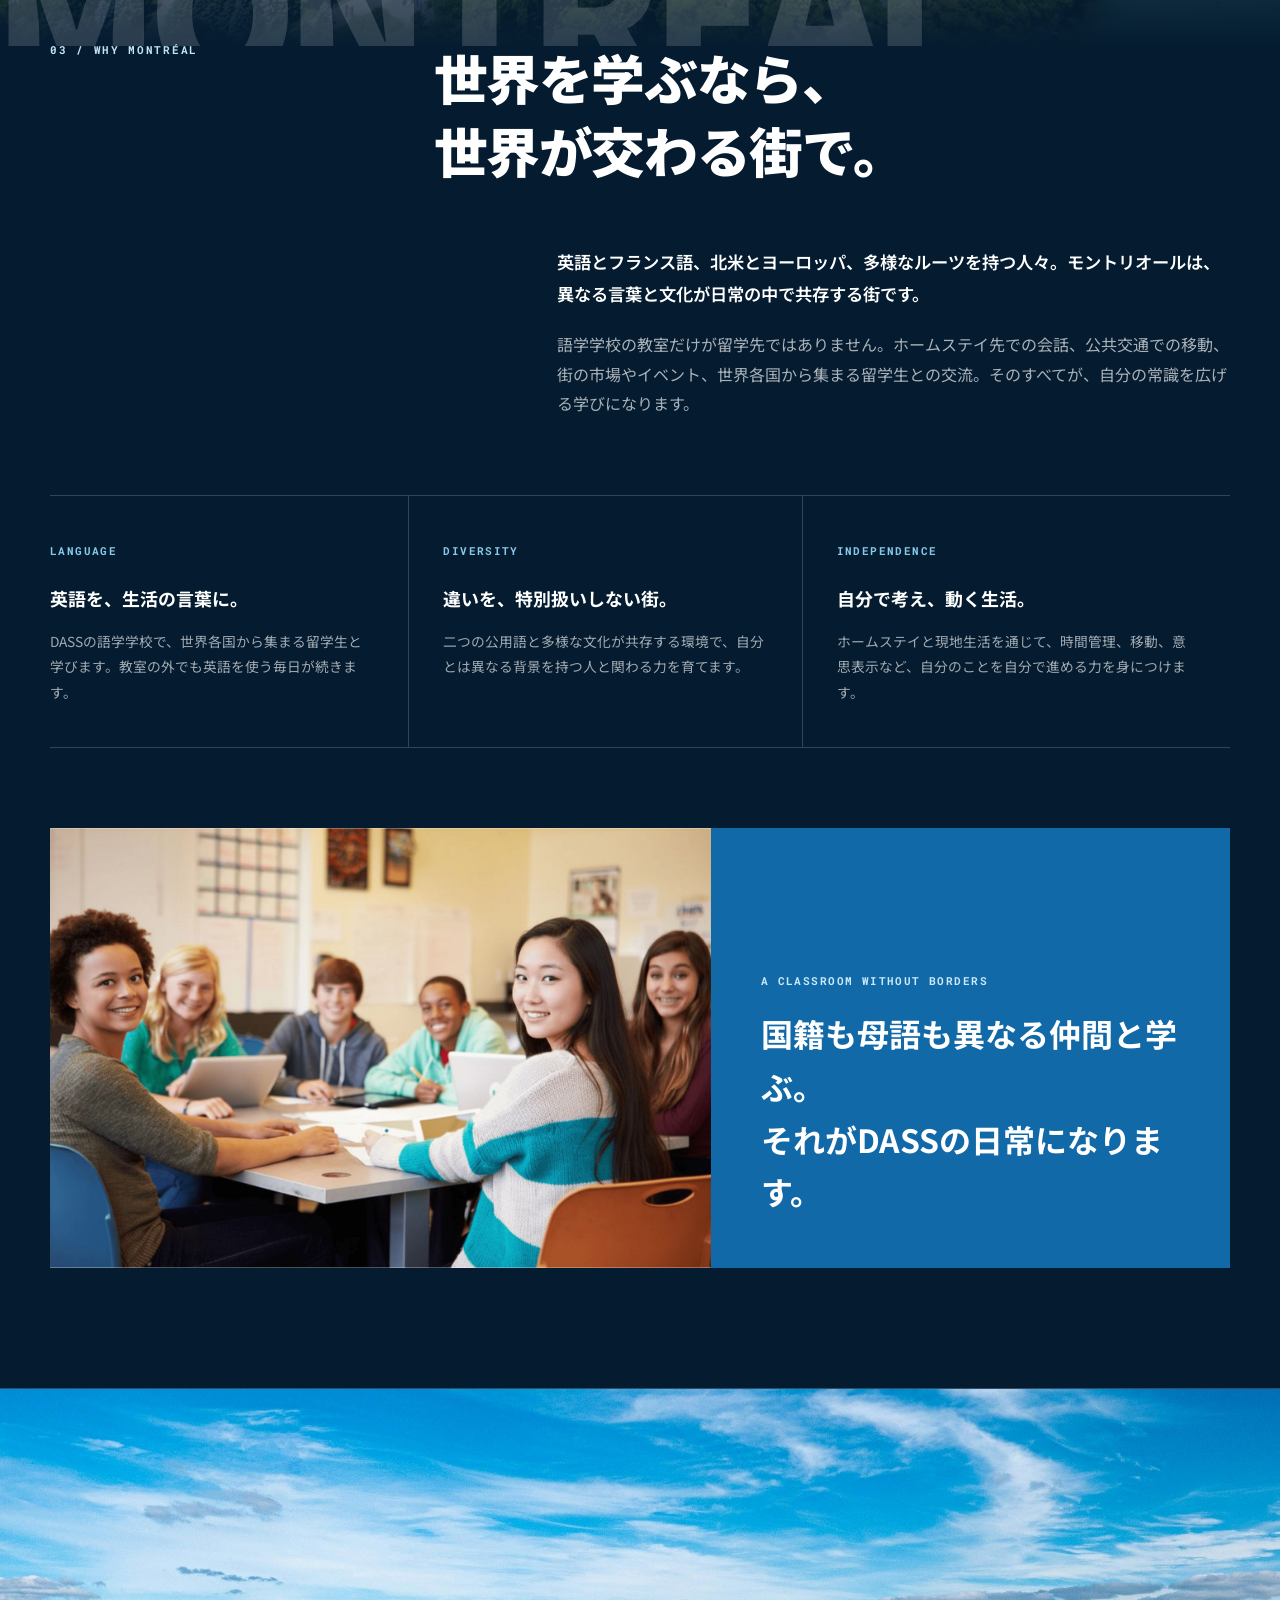
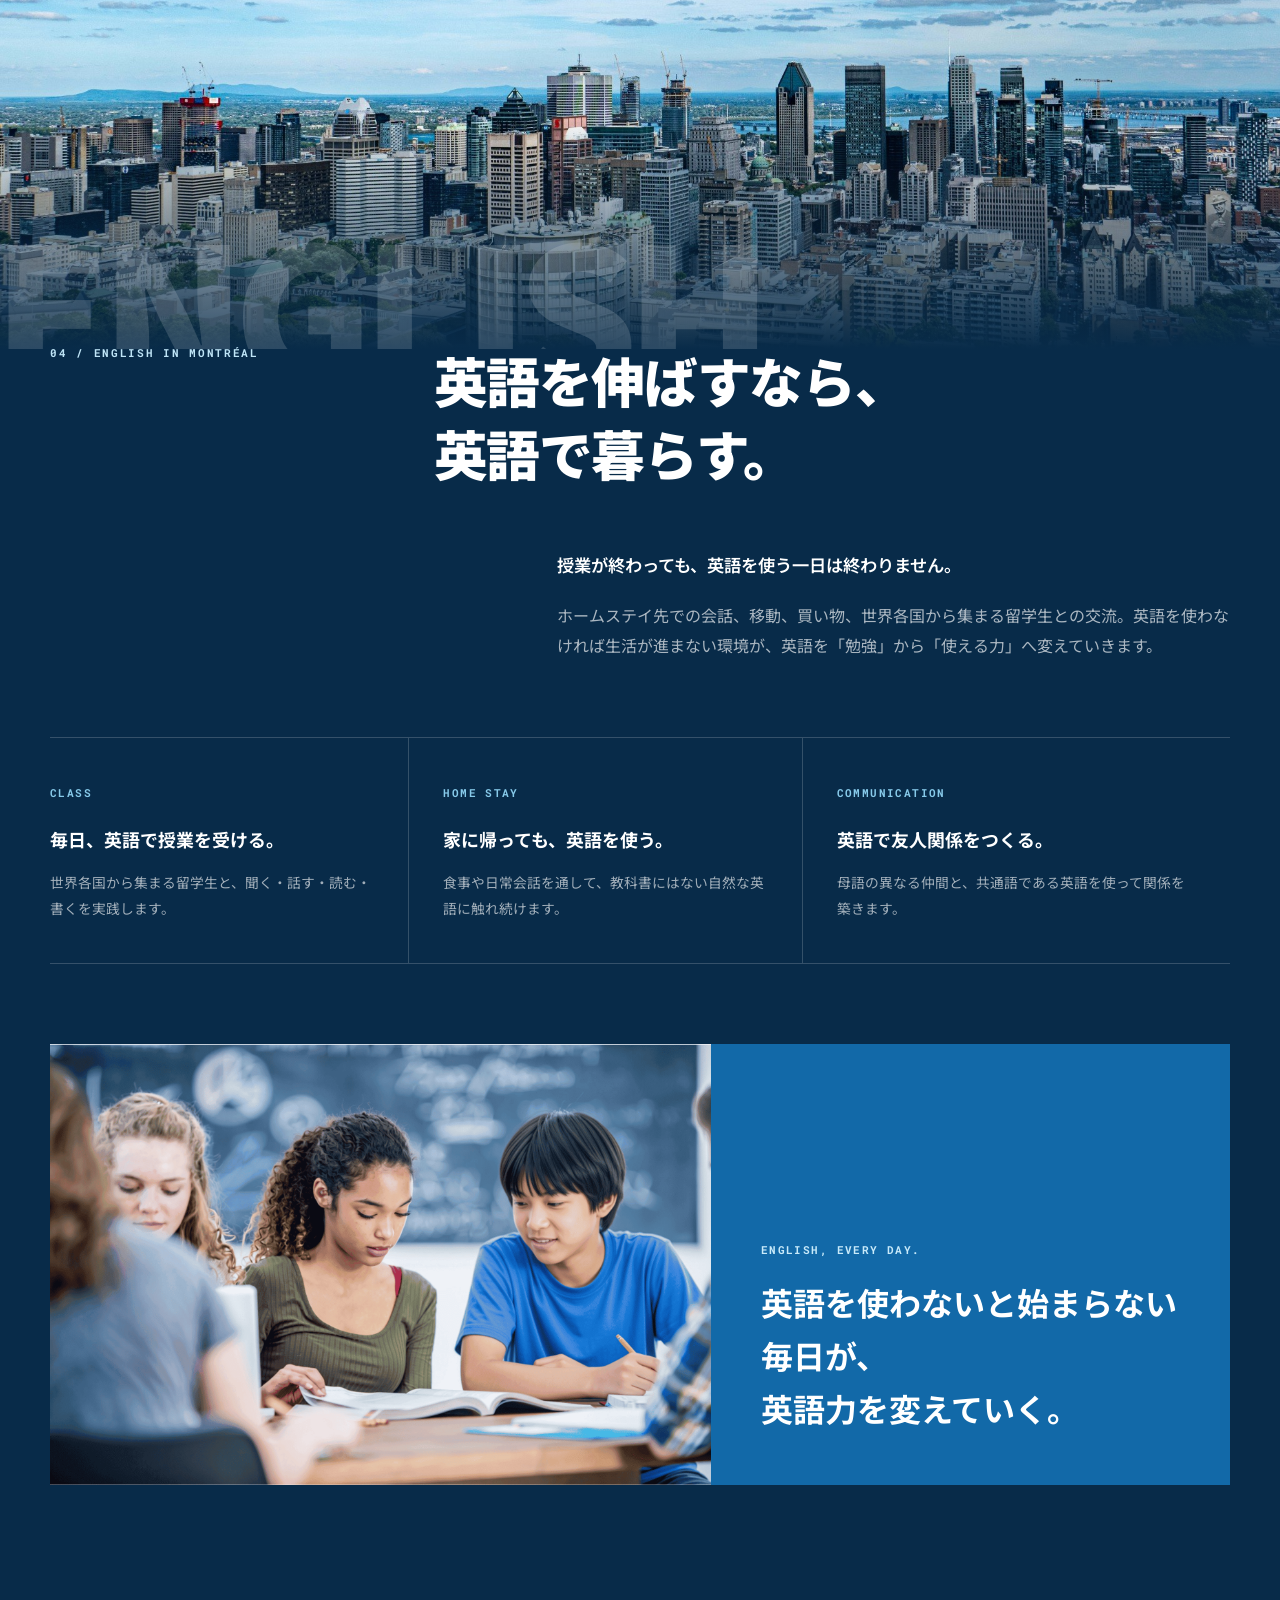
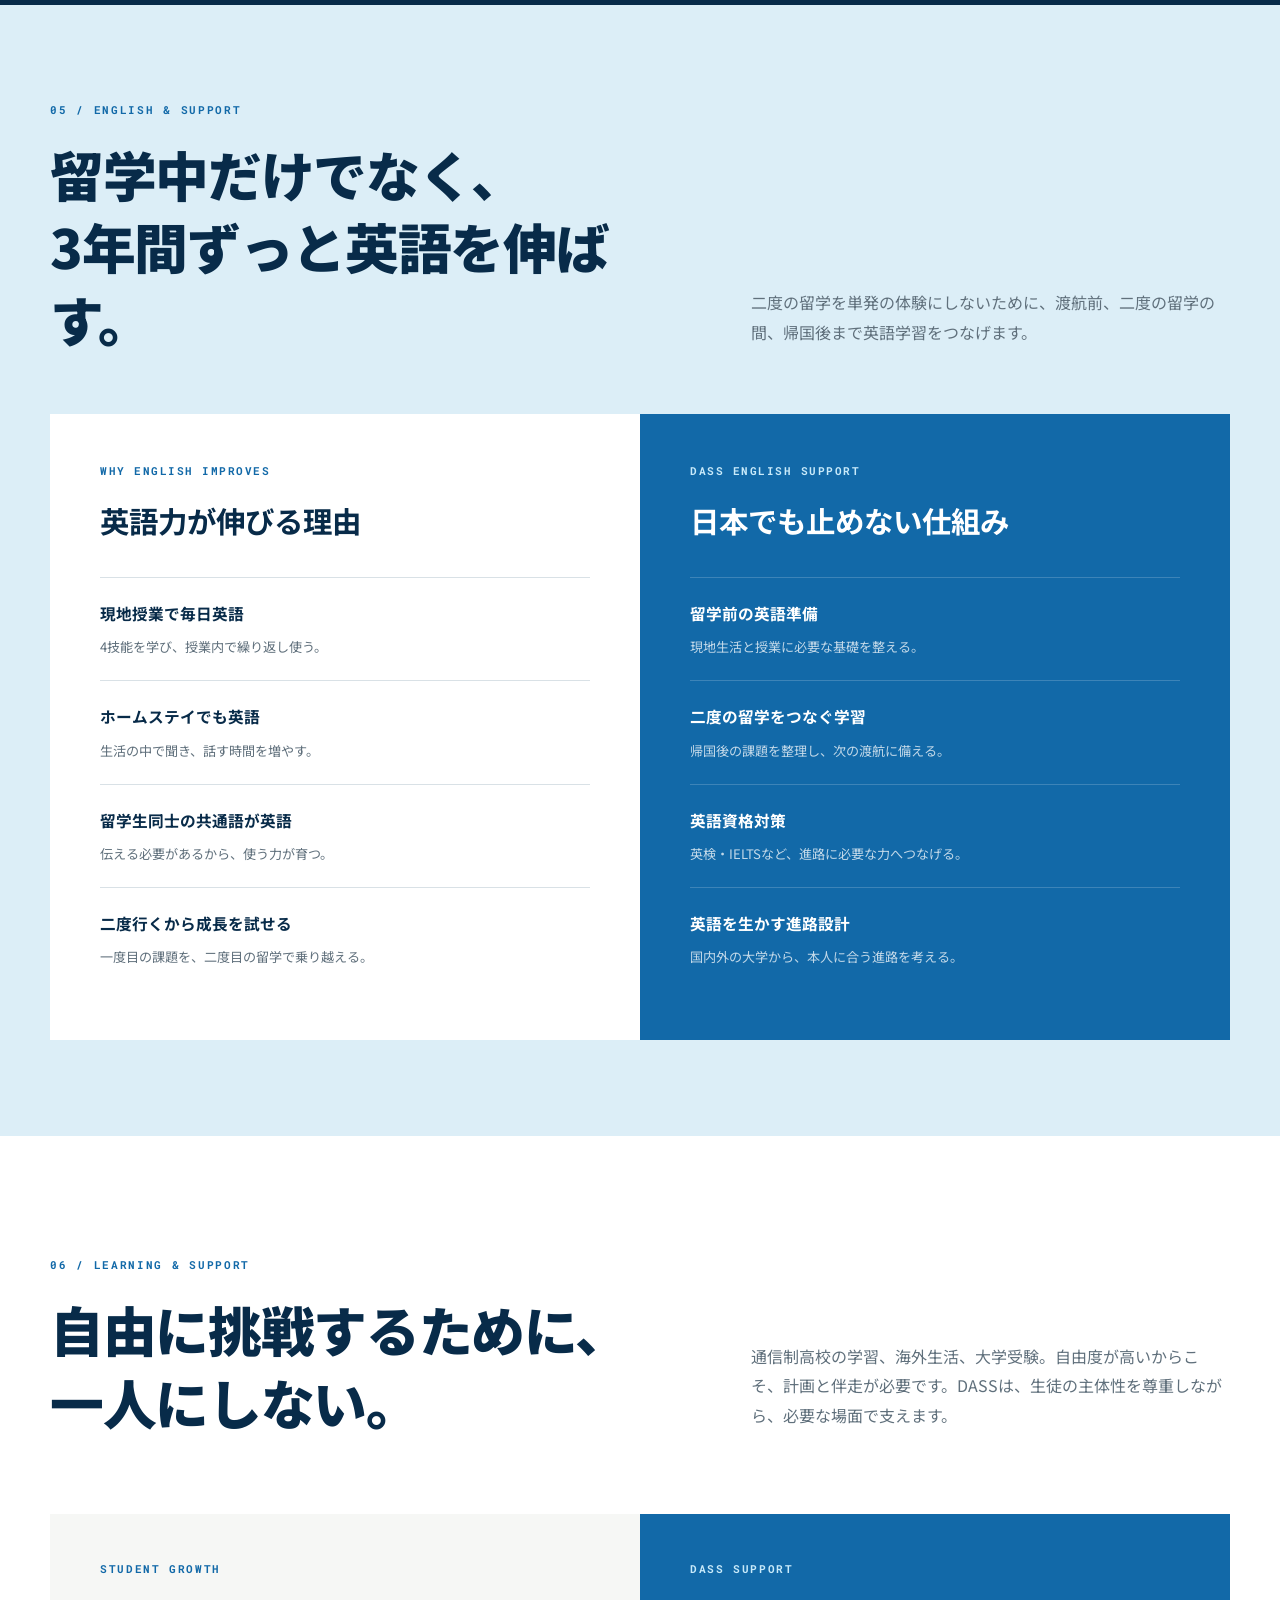
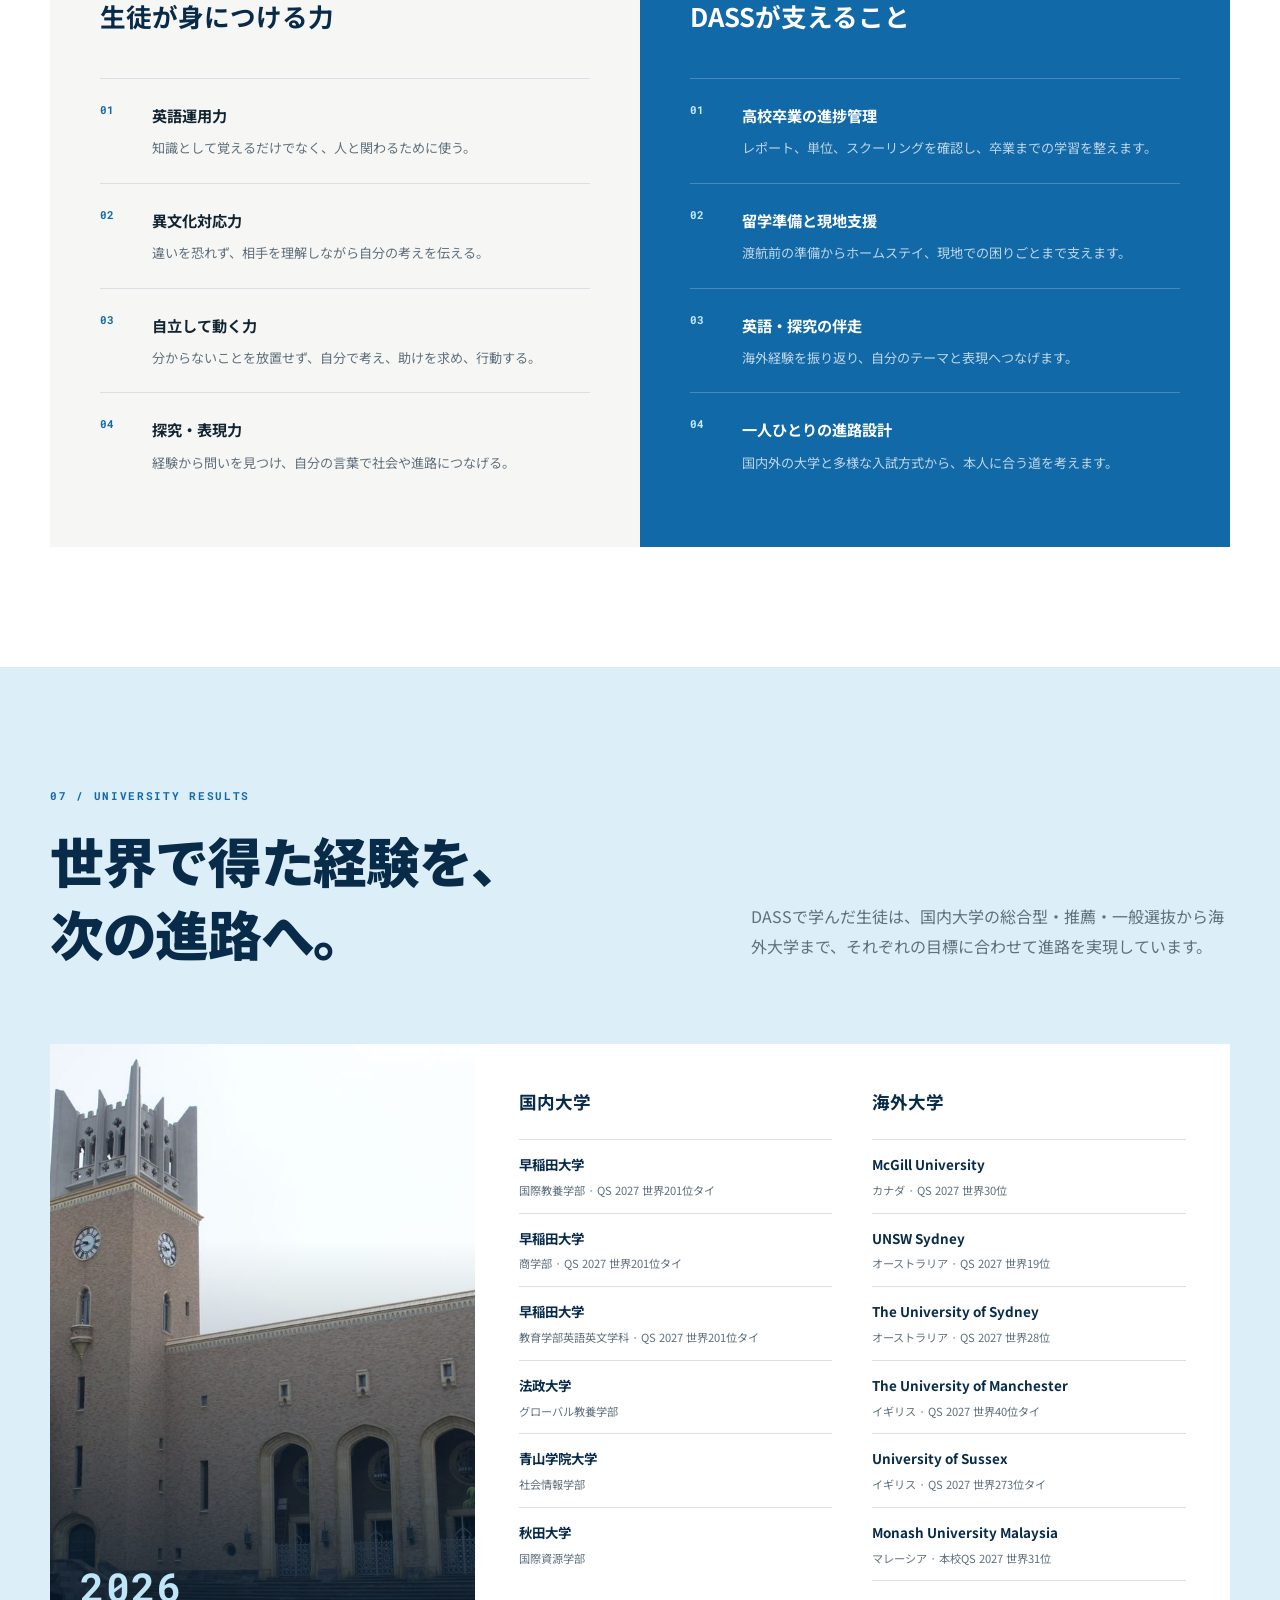
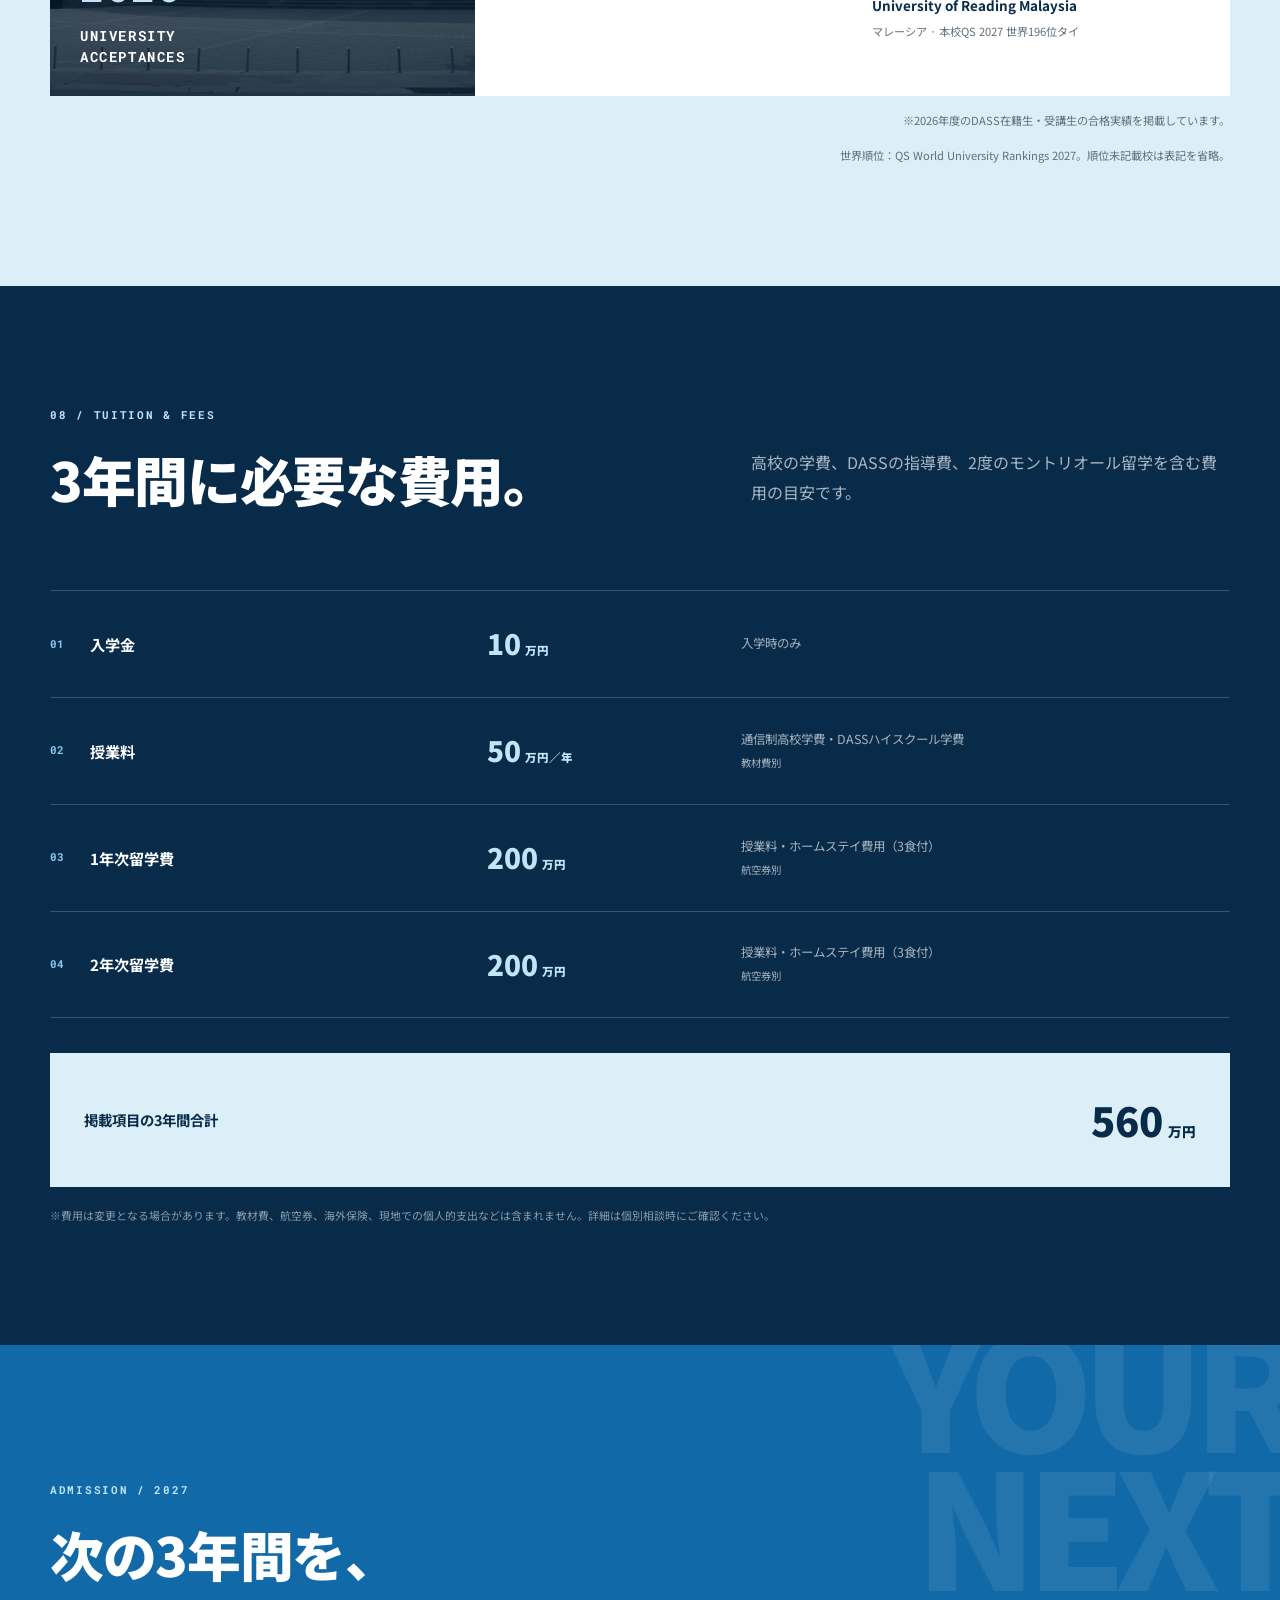
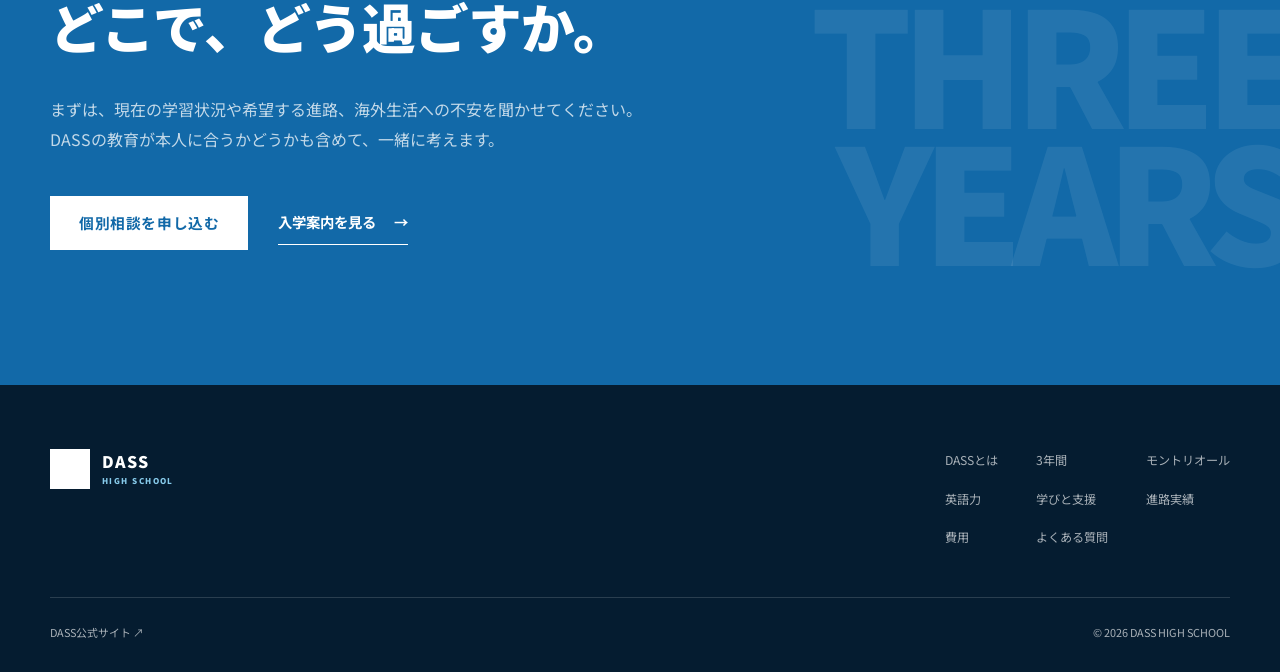
==== commit b27119ab: "Add files via upload" ====
--- a/index.html
+++ b/index.html
@@ -8,7 +8,7 @@
   <link rel="preconnect" href="https://fonts.googleapis.com">
   <link rel="preconnect" href="https://fonts.gstatic.com" crossorigin>
   <link href="https://fonts.googleapis.com/css2?family=Noto+Sans+JP:wght@400;500;600;700;900&family=Roboto+Mono:wght@500;700&display=swap" rel="stylesheet">
-  <link rel="icon" href="images/dass-mark.png" type="image/png">
+  <link rel="icon" href="images/dass-mark.png" type="image/jpg">
   <link rel="stylesheet" href="css/proposal.css">
 </head>
 <body>
@@ -175,7 +175,7 @@
         <article class="montreal-card reveal"><span>INDEPENDENCE</span><h3>自分で考え、動く生活。</h3><p>ホームステイと現地生活を通じて、時間管理、移動、意思表示など、自分のことを自分で進める力を身につけます。</p></article>
       </div>
       <div class="montreal-classroom reveal">
-        <img src="images/montreal-students.jpg" alt="世界各国から集まった生徒たちが一緒に学ぶ教室の様子">
+        <img src="images/montreal-students1.jpg" alt="世界各国から集まった生徒たちが一緒に学ぶ教室の様子">
         <div><span>A CLASSROOM WITHOUT BORDERS</span><p>国籍も母語も異なる仲間と学ぶ。<br>それがDASSの日常になります。</p></div>
       </div>
     </div>
@@ -183,7 +183,7 @@
 
   <section class="montreal montreal-english" id="english">
     <div class="montreal-visual">
-      <img src="images/hero-montreal.jpg" alt="モントリオールの風景">
+      <img src="images/montreal1.jpg" alt="モンロワイヤルからの風景">
       <p aria-hidden="true">ENGLISH</p>
     </div>
     <div class="container montreal-inner">
@@ -201,7 +201,7 @@
         <article class="montreal-card reveal"><span>COMMUNICATION</span><h3>英語で友人関係をつくる。</h3><p>母語の異なる仲間と、共通語である英語を使って関係を築きます。</p></article>
       </div>
       <div class="montreal-classroom reveal">
-        <img src="images/montreal-students.jpg" alt="世界各国から集まった生徒たち">
+        <img src="images/montreal-students2.png" alt="会話する生徒たち">
         <div><span>ENGLISH, EVERY DAY.</span><p>英語を使わないと始まらない毎日が、<br>英語力を変えていく。</p></div>
       </div>
     </div>
--- a/css/proposal.css
+++ b/css/proposal.css
@@ -245,12 +245,12 @@
   .container, .header-inner, .hero-inner { width: min(calc(100% - 40px), var(--container)); }
   .mobile-only { display: inline; }
   .nav-toggle { display: flex; }
-  .global-nav { position: fixed; top: var(--header-h); left: 0; right: 0; bottom: 0; padding: 20px; background: var(--white); transform: translateX(100%); transition: transform .25s ease; flex-direction: column; align-items: stretch; overflow-y: auto; }
+  .global-nav { position: fixed; top: var(--header-h); left: 0; right: 0; bottom: 0; padding: 16px 20px; gap: 10px; background: var(--white); transform: translateX(100%); transition: transform .25s ease; flex-direction: column; align-items: stretch; overflow-y: auto; }
   .global-nav.is-open { transform: none; }
-  .global-nav ul { flex-direction: column; }
+  .global-nav ul { flex-direction: column; gap: 0; }
   .global-nav li { border-bottom: 1px solid var(--line); }
-  .global-nav li a { display: block; padding: 15px 3px; font-size: .95rem; }
-  .global-nav .button { margin-top: 8px; }
+  .global-nav li a { display: block; padding: 11px 3px; font-size: .90rem; line-height: 1.3; }
+  .global-nav .button { min-height: 42px; margin-top: 6px; padding-inline: 20px; font-size: .82rem; }
   .hero { min-height: calc(100svh - var(--header-h)); }
   .hero-shade { background: linear-gradient(0deg,rgba(5,28,48,.94) 0%,rgba(5,28,48,.65) 68%,rgba(5,28,48,.22) 100%); }
   .hero-inner { padding: 100px 0 54px; }
